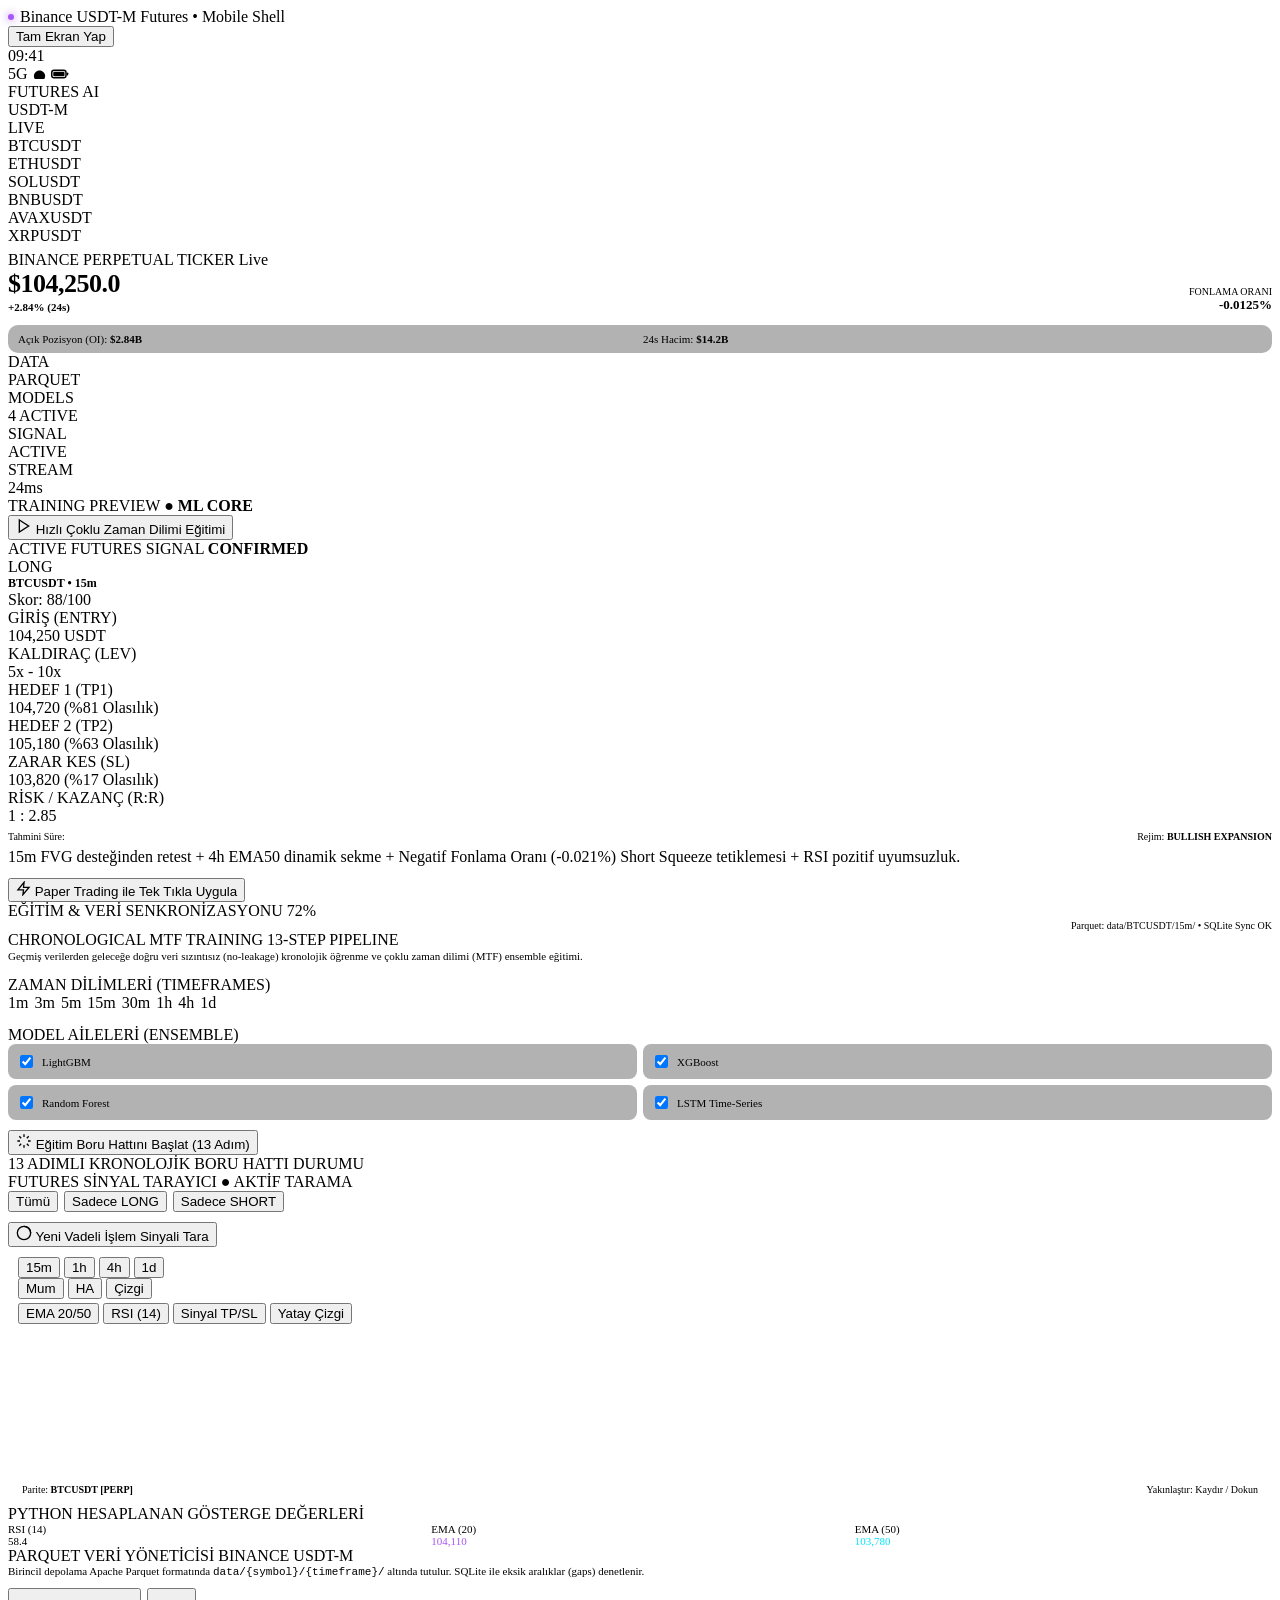
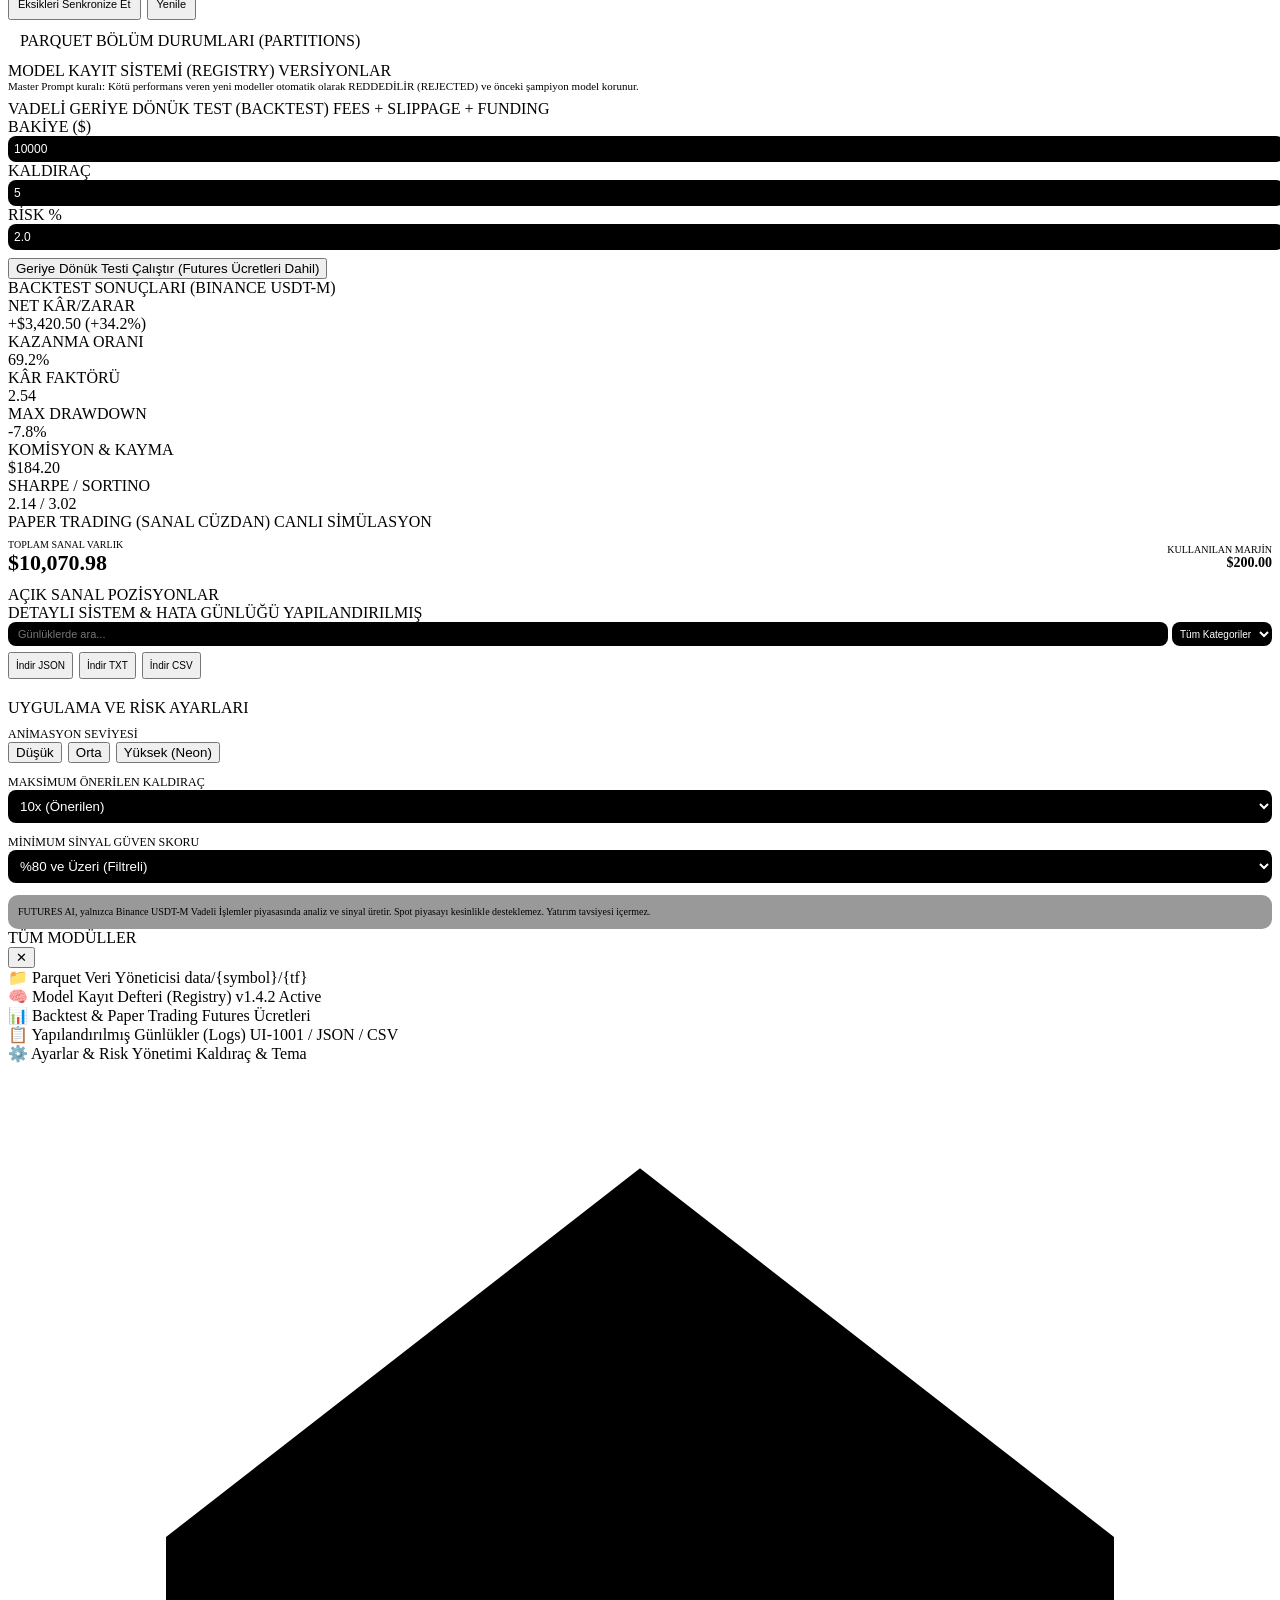
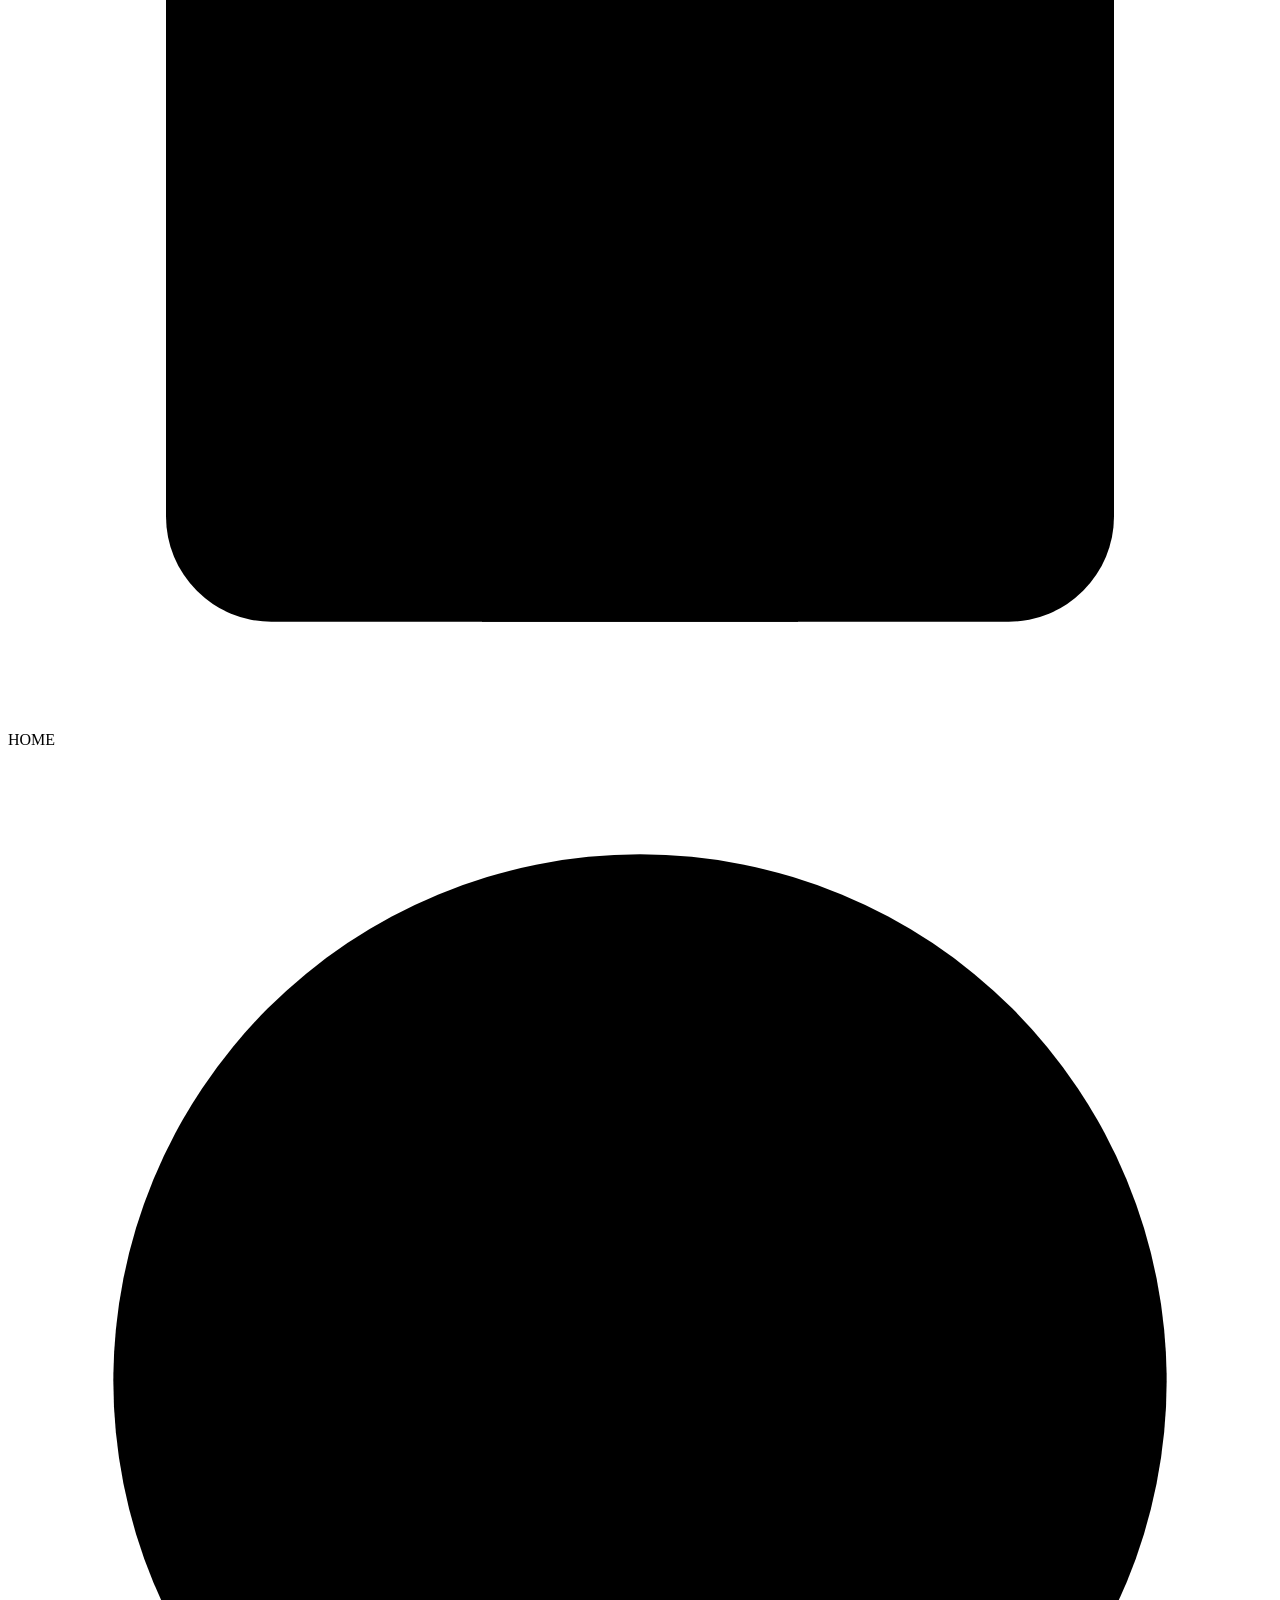
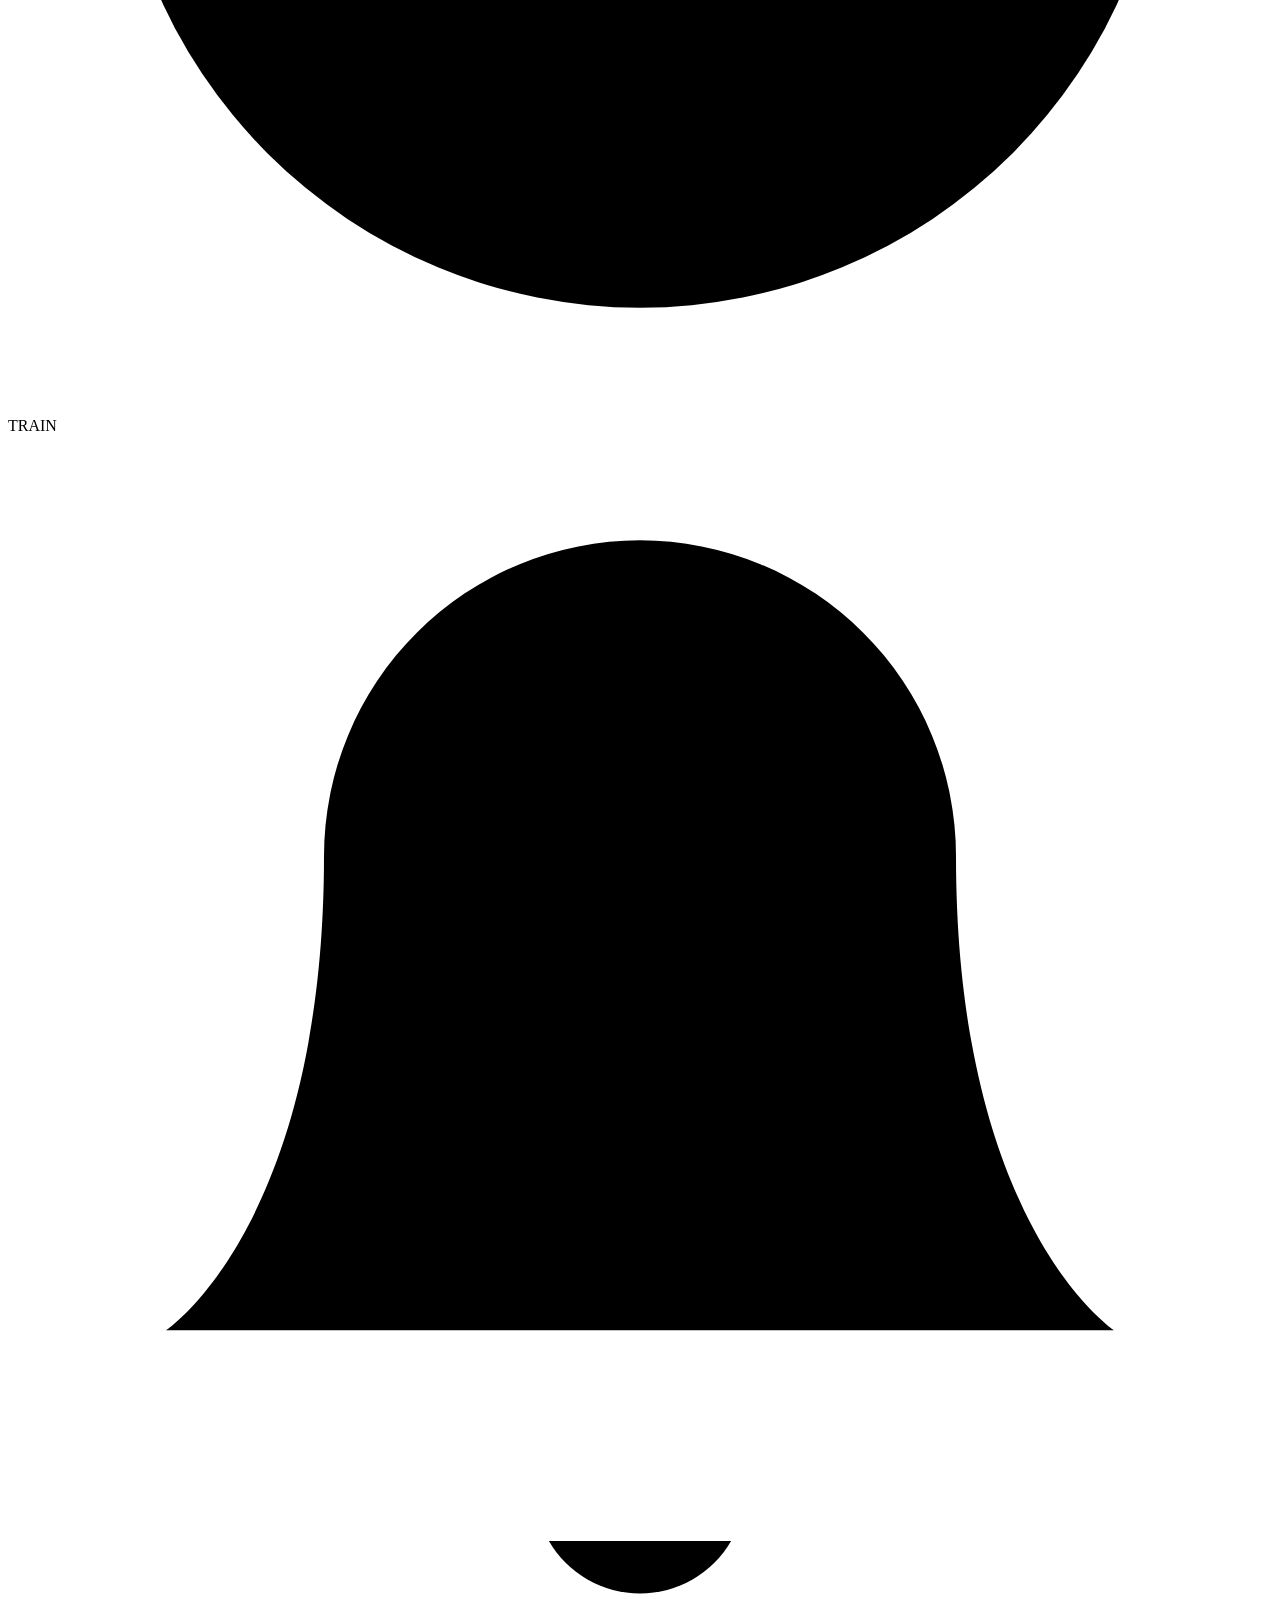
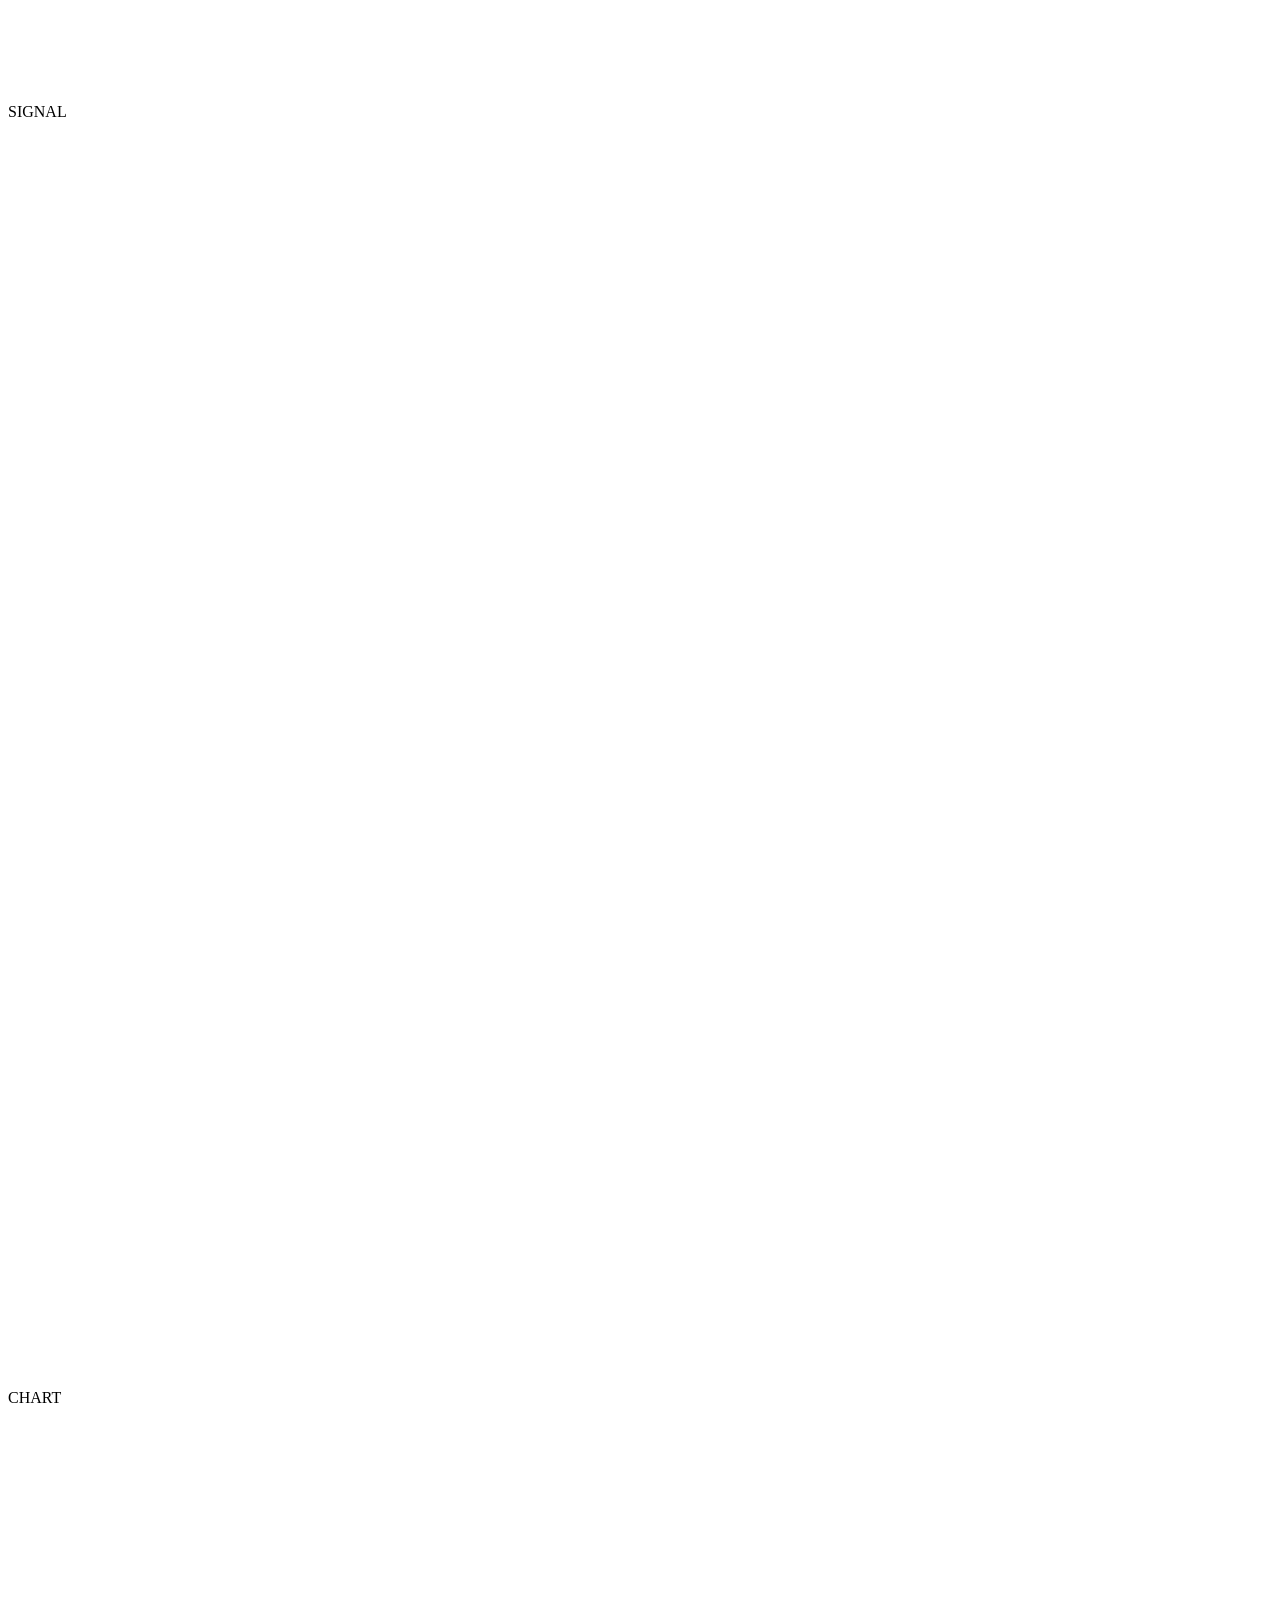
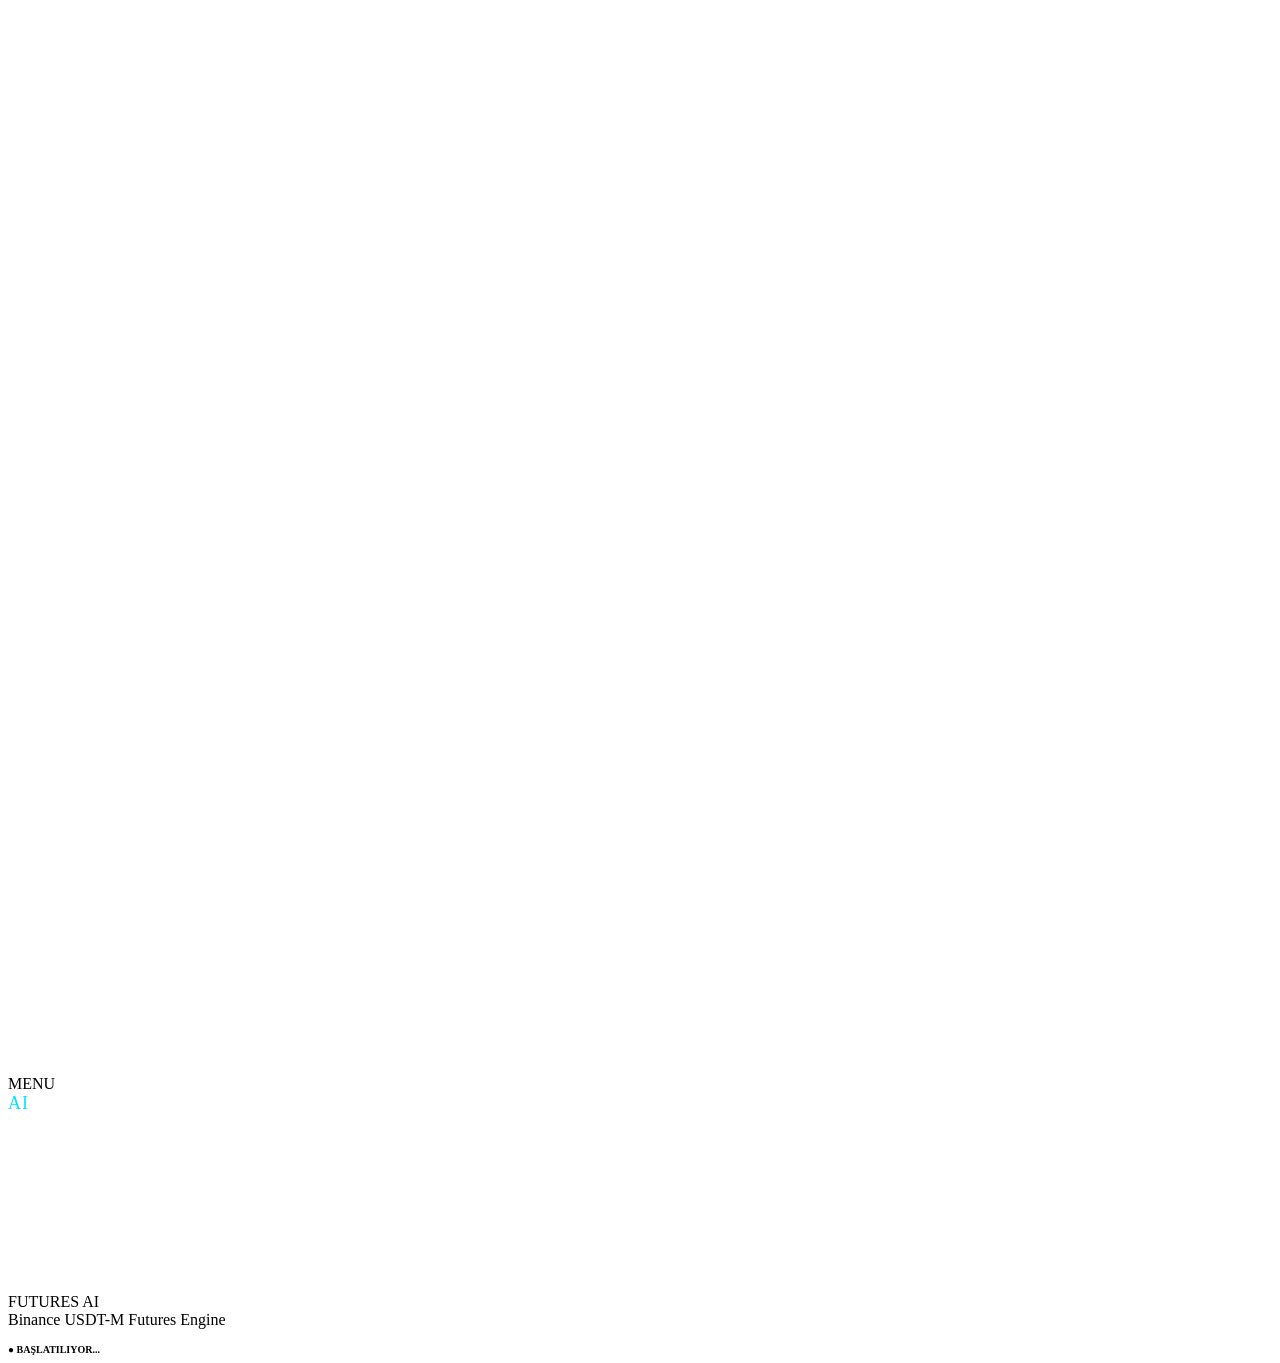
==== web/index.html @ 3cdd191d "feat: complete Futures AI mobile app with AI engine, neon orbit progress, and Binance USDT-M signals" ====
<!doctype html>
<html lang="tr">
<head>
  <meta charset="utf-8">
  <meta name="viewport" content="width=device-width, initial-scale=1, maximum-scale=1, user-scalable=no">
  <title>Futures AI Mobile — Binance USDT-M Signals</title>
  <link rel="stylesheet" href="/css/style.css">
  <link rel="preconnect" href="https://fonts.googleapis.com">
  <link rel="preconnect" href="https://fonts.gstatic.com" crossorigin>
  <link href="https://fonts.googleapis.com/css2?family=Inter:wght@400;500;600;700;800;900&family=JetBrains+Mono:wght@400;600;700&display=swap" rel="stylesheet">
</head>
<body>

<div class="desktop-wrapper">
  <!-- Top Control Bar (Device Frame / Fullscreen Switcher) -->
  <div class="top-control-bar">
    <div style="display:flex; align-items:center; gap:6px;">
      <span style="display:inline-block; width:6px; height:6px; border-radius:50%; background:#a855f7; box-shadow:0 0 8px #a855f7;"></span>
      <span>Binance USDT-M Futures • Mobile Shell</span>
    </div>
    <button class="mode-toggle-btn" id="toggleDeviceModeBtn">Tam Ekran Yap</button>
  </div>

  <!-- Mobile Phone Frame (390 x 844) -->
  <div class="phone" id="phoneContainer">
    
    <!-- Notch / Dynamic Island -->
    <div class="phone-notch">
      <div class="lens"></div>
      <div class="speaker"></div>
    </div>

    <!-- Mobile Status Bar -->
    <div class="phone-status-bar">
      <span id="statusBarClock">09:41</span>
      <div class="icons">
        <span>5G</span>
        <svg width="15" height="11" viewBox="0 0 24 16" fill="currentColor"><path d="M12 3c-4.97 0-9 4.03-9 9 0 2.12.74 4.07 1.97 5.61L12 21l7.03-3.39C20.26 16.07 21 14.12 21 12c0-4.97-4.03-9-9-9z"/></svg>
        <svg width="18" height="10" viewBox="0 0 24 12" fill="currentColor"><rect x="1" y="1" width="19" height="10" rx="3" fill="none" stroke="currentColor" stroke-width="2"/><rect x="3" y="3" width="15" height="6" rx="1.5"/><rect x="21" y="4" width="2" height="4" rx="1"/></svg>
      </div>
    </div>

    <!-- App Header -->
    <div class="app-header">
      <div class="brand-wrap">
        <div class="app-title">FUTURES AI</div>
        <div class="sub-badge">USDT-M</div>
      </div>
      <div class="status-live">
        <div class="dot"></div>
        <span>LIVE</span>
      </div>
    </div>

    <!-- Asset Selector Bar (BTC, ETH, SOL, BNB, AVAX, XRP) -->
    <div class="asset-selector-bar" id="assetSelectorBar">
      <div class="asset-pill active" data-symbol="BTCUSDT">BTCUSDT</div>
      <div class="asset-pill" data-symbol="ETHUSDT">ETHUSDT</div>
      <div class="asset-pill" data-symbol="SOLUSDT">SOLUSDT</div>
      <div class="asset-pill" data-symbol="BNBUSDT">BNBUSDT</div>
      <div class="asset-pill" data-symbol="AVAXUSDT">AVAXUSDT</div>
      <div class="asset-pill" data-symbol="XRPUSDT">XRPUSDT</div>
    </div>

    <!-- Screen Scroll Area -->
    <div class="screen-container" id="screenContainer">

      <!-- ================= PAGE 1: HOME ================= -->
      <div class="page active" id="page-home">
        
        <!-- Live Ticker Stats Card -->
        <div class="card" style="margin-top: 6px;">
          <div class="card-label">
            <span>BINANCE PERPETUAL TICKER</span>
            <span id="tickerTime">Live</span>
          </div>
          <div style="display:flex; justify-content:space-between; align-items:flex-end;">
            <div>
              <div style="font-size: 26px; font-weight: 900; letter-spacing: -0.5px;" id="tickerPrice">$104,250.0</div>
              <div style="font-size: 11px; color: var(--neon-green); font-weight: 700; margin-top:2px;" id="tickerChange">+2.84% (24s)</div>
            </div>
            <div style="text-align:right;">
              <div style="font-size: 10px; color: var(--text-muted);">FONLAMA ORANI</div>
              <div style="font-size: 13px; font-weight: 800; color: var(--neon-cyan);" id="tickerFunding">-0.0125%</div>
            </div>
          </div>

          <div style="display:grid; grid-template-columns: 1fr 1fr; gap:6px; margin-top:12px; font-size:11px; background:rgba(0,0,0,0.3); padding:8px 10px; border-radius:10px;">
            <div><span style="color:var(--text-dim);">Açık Pozisyon (OI):</span> <b id="tickerOI" style="color:var(--text-white);">$2.84B</b></div>
            <div><span style="color:var(--text-dim);">24s Hacim:</span> <b id="tickerVol" style="color:var(--text-white);">$14.2B</b></div>
          </div>
        </div>

        <!-- System States Bar -->
        <div class="system-states-bar">
          <div class="state-chip">
            <div class="k">DATA</div>
            <div class="v">PARQUET</div>
          </div>
          <div class="state-chip">
            <div class="k">MODELS</div>
            <div class="v" id="modelsCountBadge">4 ACTIVE</div>
          </div>
          <div class="state-chip">
            <div class="k">SIGNAL</div>
            <div class="v">ACTIVE</div>
          </div>
          <div class="state-chip">
            <div class="k">STREAM</div>
            <div class="v" style="color:var(--neon-green)">24ms</div>
          </div>
        </div>

        <!-- Neon Orbit Training Card (Direct Mockup Representation) -->
        <div class="card cyan-card">
          <div class="card-label">
            <span>TRAINING PREVIEW</span>
            <span style="color:var(--neon-purple); font-weight:800;">● ML CORE</span>
          </div>
          
          <div class="orbit-wrapper" id="homeOrbitContainer">
            <!-- NeonOrbitProgress renders here -->
          </div>

          <button class="btn btn-primary" id="btnQuickTrain">
            <svg width="16" height="16" viewBox="0 0 24 24" fill="none" stroke="currentColor" stroke-width="2"><polygon points="5 3 19 12 5 21 5 3"/></svg>
            Hızlı Çoklu Zaman Dilimi Eğitimi
          </button>
        </div>

        <!-- Active Signal Card (Master Prompt Exact Format) -->
        <div class="card green-card" id="homeSignalCard">
          <div class="card-label">
            <span>ACTIVE FUTURES SIGNAL</span>
            <span style="color:var(--neon-green); font-weight:800;">CONFIRMED</span>
          </div>

          <div class="signal-badge-row">
            <div>
              <div class="signal-direction long" id="homeSigDirection">LONG</div>
              <div style="font-size:12px; color:var(--text-muted); font-weight:700;" id="homeSigSymbol">BTCUSDT • 15m</div>
            </div>
            <div class="signal-score-badge" id="homeSigScore">Skor: 88/100</div>
          </div>

          <div class="signal-grid">
            <div class="signal-metric">
              <div class="m-label">GİRİŞ (ENTRY)</div>
              <div class="m-val cyan" id="homeSigEntry">104,250 USDT</div>
            </div>
            <div class="signal-metric">
              <div class="m-label">KALDIRAÇ (LEV)</div>
              <div class="m-val yellow" id="homeSigLev">5x - 10x</div>
            </div>
            <div class="signal-metric">
              <div class="m-label">HEDEF 1 (TP1)</div>
              <div class="m-val green" id="homeSigTP1">104,720 (%81 Olasılık)</div>
            </div>
            <div class="signal-metric">
              <div class="m-label">HEDEF 2 (TP2)</div>
              <div class="m-val green" id="homeSigTP2">105,180 (%63 Olasılık)</div>
            </div>
            <div class="signal-metric">
              <div class="m-label">ZARAR KES (SL)</div>
              <div class="m-val red" id="homeSigSL">103,820 (%17 Olasılık)</div>
            </div>
            <div class="signal-metric">
              <div class="m-label">RİSK / KAZANÇ (R:R)</div>
              <div class="m-val" id="homeSigRR">1 : 2.85</div>
            </div>
          </div>

          <div style="display:flex; justify-content:space-between; font-size:10px; color:var(--text-muted); margin: 6px 0;">
            <span>Tahmini Süre: <b style="color:white;" id="homeSigDuration">8–18 dk</b></span>
            <span>Rejim: <b style="color:var(--neon-green);" id="homeSigRegime">BULLISH EXPANSION</b></span>
          </div>

          <div class="signal-rationale" id="homeSigRationale">
            15m FVG desteğinden retest + 4h EMA50 dinamik sekme + Negatif Fonlama Oranı (-0.021%) Short Squeeze tetiklemesi + RSI pozitif uyumsuzluk.
          </div>

          <button class="btn btn-cyan" id="btnExecutePaperHome" style="margin-top:12px;">
            <svg width="15" height="15" viewBox="0 0 24 24" fill="none" stroke="currentColor" stroke-width="2"><path d="M13 2L3 14h9l-1 8 10-12h-9l1-8z"/></svg>
            Paper Trading ile Tek Tıkla Uygula
          </button>
        </div>

        <!-- Mini Training Progress Card -->
        <div class="card">
          <div class="card-label">
            <span>EĞİTİM & VERİ SENKRONİZASYONU</span>
            <span id="homeProgressPercent">72%</span>
          </div>
          <div class="progress-bar-wrap">
            <div class="progress-bar-fill" id="homeProgressBar" style="width: 72%;"></div>
          </div>
          <div style="font-size:10px; color:var(--text-dim); text-align:right;">
            Parquet: data/BTCUSDT/15m/ • SQLite Sync OK
          </div>
        </div>

      </div>

      <!-- ================= PAGE 2: TRAINING ================= -->
      <div class="page" id="page-training">
        <div class="card">
          <div class="card-label">
            <span>CHRONOLOGICAL MTF TRAINING</span>
            <span style="color:var(--neon-cyan)">13-STEP PIPELINE</span>
          </div>

          <div style="font-size:11px; color:var(--text-muted); line-height:1.4; margin-bottom:12px;">
            Geçmiş verilerden geleceğe doğru veri sızıntısız (no-leakage) kronolojik öğrenme ve çoklu zaman dilimi (MTF) ensemble eğitimi.
          </div>

          <!-- Timeframes Selector -->
          <div class="card-label" style="margin-top:10px;">ZAMAN DİLİMLERİ (TIMEFRAMES)</div>
          <div style="display:flex; flex-wrap:wrap; gap:6px;" id="trainTfPills">
            <span class="asset-pill active" data-tf="1m">1m</span>
            <span class="asset-pill" data-tf="3m">3m</span>
            <span class="asset-pill active" data-tf="5m">5m</span>
            <span class="asset-pill active" data-tf="15m">15m</span>
            <span class="asset-pill" data-tf="30m">30m</span>
            <span class="asset-pill active" data-tf="1h">1h</span>
            <span class="asset-pill active" data-tf="4h">4h</span>
            <span class="asset-pill" data-tf="1d">1d</span>
          </div>

          <!-- Model Families Selector -->
          <div class="card-label" style="margin-top:14px;">MODEL AİLELERİ (ENSEMBLE)</div>
          <div style="display:grid; grid-template-columns:1fr 1fr; gap:6px; font-size:11px;">
            <label style="display:flex; align-items:center; gap:6px; background:rgba(0,0,0,0.3); padding:8px; border-radius:8px;">
              <input type="checkbox" checked value="LightGBM" class="model-check"> LightGBM
            </label>
            <label style="display:flex; align-items:center; gap:6px; background:rgba(0,0,0,0.3); padding:8px; border-radius:8px;">
              <input type="checkbox" checked value="XGBoost" class="model-check"> XGBoost
            </label>
            <label style="display:flex; align-items:center; gap:6px; background:rgba(0,0,0,0.3); padding:8px; border-radius:8px;">
              <input type="checkbox" checked value="Random Forest" class="model-check"> Random Forest
            </label>
            <label style="display:flex; align-items:center; gap:6px; background:rgba(0,0,0,0.3); padding:8px; border-radius:8px;">
              <input type="checkbox" checked value="LSTM" class="model-check"> LSTM Time-Series
            </label>
          </div>

          <!-- Training Orbit Visualizer -->
          <div class="orbit-wrapper" id="trainingOrbitContainer" style="margin-top:10px;">
            <!-- Training Orbit Progress Component -->
          </div>

          <button class="btn btn-primary" id="btnStartFullTraining">
            <svg width="16" height="16" viewBox="0 0 24 24" fill="none" stroke="currentColor" stroke-width="2"><path d="M12 2v4m0 12v4M4.93 4.93l2.83 2.83m8.48 8.48l2.83 2.83M2 12h4m12 0h4M4.93 19.07l2.83-2.83m8.48-8.48l2.83-2.83"/></svg>
            Eğitim Boru Hattını Başlat (13 Adım)
          </button>
        </div>

        <!-- 13-Step Pipeline Card -->
        <div class="card">
          <div class="card-label">13 ADIMLI KRONOLOJİK BORU HATTI DURUMU</div>
          <div class="pipeline-list" id="pipelineStepsList">
            <!-- Dynamically populated -->
          </div>
        </div>

        <!-- Training Metrics Output Card -->
        <div class="card green-card" id="trainingMetricsCard" style="display:none;">
          <div class="card-label">EĞİTİM & DOĞRULAMA METRİKLERİ</div>
          <div class="signal-grid">
            <div class="signal-metric">
              <div class="m-label">KAZANMA ORANI (WIN)</div>
              <div class="m-val green" id="metricWinRate">68.4%</div>
            </div>
            <div class="signal-metric">
              <div class="m-label">KÂR FAKTÖRÜ (PF)</div>
              <div class="m-val yellow" id="metricPF">2.45</div>
            </div>
            <div class="signal-metric">
              <div class="m-label">SHARPE ORANI</div>
              <div class="m-val cyan" id="metricSharpe">1.92</div>
            </div>
            <div class="signal-metric">
              <div class="m-label">MAX DRAWDOWN</div>
              <div class="m-val red" id="metricMaxDD">-8.4%</div>
            </div>
          </div>
          <div id="metricRegistryStatus" style="font-size:11px; margin-top:8px; color:#d8b4fe; background:rgba(0,0,0,0.4); padding:8px; border-radius:8px;"></div>
        </div>
      </div>

      <!-- ================= PAGE 3: SIGNALS ================= -->
      <div class="page" id="page-signals">
        <div class="card">
          <div class="card-label">
            <span>FUTURES SİNYAL TARAYICI</span>
            <span style="color:var(--neon-green)">● AKTİF TARAMA</span>
          </div>

          <div style="display:flex; gap:6px; margin-bottom:10px;">
            <button class="asset-pill active" id="filterSigAll">Tümü</button>
            <button class="asset-pill" id="filterSigLong">Sadece LONG</button>
            <button class="asset-pill" id="filterSigShort">Sadece SHORT</button>
          </div>

          <button class="btn btn-cyan" id="btnScanNewSignal">
            <svg width="16" height="16" viewBox="0 0 24 24" fill="none" stroke="currentColor" stroke-width="2"><circle cx="12" cy="12" r="10"/><path d="M12 2a10 10 0 0 1 10 10"/></svg>
            Yeni Vadeli İşlem Sinyali Tara
          </button>
        </div>

        <div id="signalsListContainer">
          <!-- Active and historical signal cards injected here -->
        </div>
      </div>

      <!-- ================= PAGE 4: CHART ================= -->
      <div class="page" id="page-chart">
        <div class="card" style="padding:10px;">
          
          <!-- Top Chart Control Bar -->
          <div class="chart-controls-bar">
            <div style="display:flex; gap:4px;">
              <button class="chart-tf-btn active" data-tf="15m">15m</button>
              <button class="chart-tf-btn" data-tf="1h">1h</button>
              <button class="chart-tf-btn" data-tf="4h">4h</button>
              <button class="chart-tf-btn" data-tf="1d">1d</button>
            </div>
            <div style="display:flex; gap:4px;">
              <button class="chart-tf-btn active" id="btnChartTypeCandle">Mum</button>
              <button class="chart-tf-btn" id="btnChartTypeHeikin">HA</button>
              <button class="chart-tf-btn" id="btnChartTypeLine">Çizgi</button>
            </div>
          </div>

          <!-- Drawing & Indicator Tools -->
          <div class="chart-controls-bar" style="margin-top:4px;">
            <div style="display:flex; gap:4px; font-size:9px;">
              <button class="chart-tf-btn active" id="btnToggleEMA">EMA 20/50</button>
              <button class="chart-tf-btn active" id="btnToggleRSI">RSI (14)</button>
              <button class="chart-tf-btn active" id="btnToggleTargets">Sinyal TP/SL</button>
              <button class="chart-tf-btn" id="btnToolHorizontal">Yatay Çizgi</button>
            </div>
          </div>

          <!-- The Canvas Chart Container -->
          <div class="chart-container">
            <canvas id="mainChart"></canvas>
          </div>

          <div style="display:flex; justify-content:space-between; align-items:center; font-size:10px; color:var(--text-muted); margin-top:6px; padding:0 4px;">
            <span>Parite: <b style="color:var(--neon-cyan)" id="chartSymbolDisplay">BTCUSDT [PERP]</b></span>
            <span>Yakınlaştır: Kaydır / Dokun</span>
          </div>
        </div>

        <!-- Indicator Readings Card -->
        <div class="card">
          <div class="card-label">PYTHON HESAPLANAN GÖSTERGE DEĞERLERİ</div>
          <div style="display:grid; grid-template-columns:1fr 1fr 1fr; gap:6px; font-size:11px;">
            <div class="signal-metric">
              <div class="m-label">RSI (14)</div>
              <div class="m-val cyan" id="indRsiVal">58.4</div>
            </div>
            <div class="signal-metric">
              <div class="m-label">EMA (20)</div>
              <div class="m-val" style="color:#a855f7;" id="indEma20Val">104,110</div>
            </div>
            <div class="signal-metric">
              <div class="m-label">EMA (50)</div>
              <div class="m-val" style="color:#00e5ff;" id="indEma50Val">103,780</div>
            </div>
          </div>
        </div>
      </div>

      <!-- ================= PAGE 5: DATA MANAGER ================= -->
      <div class="page" id="page-data">
        <div class="card">
          <div class="card-label">
            <span>PARQUET VERİ YÖNETİCİSİ</span>
            <span style="color:var(--neon-cyan)">BINANCE USDT-M</span>
          </div>

          <div style="font-size:11px; color:var(--text-muted); margin-bottom:10px;">
            Birincil depolama Apache Parquet formatında <code>data/{symbol}/{timeframe}/</code> altında tutulur. SQLite ile eksik aralıklar (gaps) denetlenir.
          </div>

          <div style="display:flex; gap:6px;">
            <button class="btn btn-cyan" id="btnSyncAllData" style="font-size:11px; padding:8px;">Eksikleri Senkronize Et</button>
            <button class="btn btn-outline" id="btnRefreshDataList" style="font-size:11px; padding:8px;">Yenile</button>
          </div>
        </div>

        <div class="card" style="padding:12px;">
          <div class="card-label">PARQUET BÖLÜM DURUMLARI (PARTITIONS)</div>
          <div id="dataStatusList" style="display:flex; flex-direction:column; gap:6px; max-height:360px; overflow-y:auto;">
            <!-- Data partitions rendered dynamically -->
          </div>
        </div>
      </div>

      <!-- ================= PAGE 6: MODEL REGISTRY ================= -->
      <div class="page" id="page-models">
        <div class="card">
          <div class="card-label">
            <span>MODEL KAYIT SİSTEMİ (REGISTRY)</span>
            <span style="color:var(--neon-purple)">VERSİYONLAR</span>
          </div>
          <div style="font-size:11px; color:var(--text-muted); margin-bottom:8px;">
            Master Prompt kuralı: Kötü performans veren yeni modeller otomatik olarak REDDEDİLİR (REJECTED) ve önceki şampiyon model korunur.
          </div>
        </div>

        <div id="modelRegistryList">
          <!-- Injected dynamically -->
        </div>
      </div>

      <!-- ================= PAGE 7: BACKTEST & PAPER TRADING ================= -->
      <div class="page" id="page-backtest">
        <div class="card">
          <div class="card-label">
            <span>VADELİ GERİYE DÖNÜK TEST (BACKTEST)</span>
            <span style="color:var(--neon-green)">FEES + SLIPPAGE + FUNDING</span>
          </div>

          <div class="signal-grid" style="grid-template-columns:1fr 1fr 1fr; margin-bottom:8px;">
            <div>
              <div class="card-label">BAKİYE ($)</div>
              <input type="number" id="btCapital" value="10000" style="width:100%; background:#000; border:1px solid var(--border-subtle); color:white; padding:6px; border-radius:8px; font-size:12px;">
            </div>
            <div>
              <div class="card-label">KALDIRAÇ</div>
              <input type="number" id="btLeverage" value="5" min="1" max="20" style="width:100%; background:#000; border:1px solid var(--border-subtle); color:white; padding:6px; border-radius:8px; font-size:12px;">
            </div>
            <div>
              <div class="card-label">RİSK %</div>
              <input type="number" id="btRiskPct" value="2.0" step="0.5" style="width:100%; background:#000; border:1px solid var(--border-subtle); color:white; padding:6px; border-radius:8px; font-size:12px;">
            </div>
          </div>

          <button class="btn btn-primary" id="btnRunBacktest">
            Geriye Dönük Testi Çalıştır (Futures Ücretleri Dahil)
          </button>
        </div>

        <!-- Backtest Metrics Result -->
        <div class="card green-card" id="btResultCard">
          <div class="card-label">BACKTEST SONUÇLARI (BINANCE USDT-M)</div>
          <div class="signal-grid">
            <div class="signal-metric">
              <div class="m-label">NET KÂR/ZARAR</div>
              <div class="m-val green" id="btNetPnl">+$3,420.50 (+34.2%)</div>
            </div>
            <div class="signal-metric">
              <div class="m-label">KAZANMA ORANI</div>
              <div class="m-val green" id="btWinRate">69.2%</div>
            </div>
            <div class="signal-metric">
              <div class="m-label">KÂR FAKTÖRÜ</div>
              <div class="m-val yellow" id="btPF">2.54</div>
            </div>
            <div class="signal-metric">
              <div class="m-label">MAX DRAWDOWN</div>
              <div class="m-val red" id="btMaxDD">-7.8%</div>
            </div>
            <div class="signal-metric">
              <div class="m-label">KOMİSYON & KAYMA</div>
              <div class="m-val" id="btFees">$184.20</div>
            </div>
            <div class="signal-metric">
              <div class="m-label">SHARPE / SORTINO</div>
              <div class="m-val cyan" id="btSharpe">2.14 / 3.02</div>
            </div>
          </div>
        </div>

        <!-- Paper Trading Virtual Wallet -->
        <div class="card cyan-card">
          <div class="card-label">
            <span>PAPER TRADING (SANAL CÜZDAN)</span>
            <span style="color:var(--neon-cyan)">CANLI SİMÜLASYON</span>
          </div>

          <div style="display:flex; justify-content:space-between; align-items:center; margin:8px 0;">
            <div>
              <div style="font-size:10px; color:var(--text-muted);">TOPLAM SANAL VARLIK</div>
              <div style="font-size:22px; font-weight:800; color:var(--neon-green);" id="ptEquity">$10,070.98</div>
            </div>
            <div style="text-align:right;">
              <div style="font-size:10px; color:var(--text-muted);">KULLANILAN MARJİN</div>
              <div style="font-size:14px; font-weight:700; color:var(--neon-yellow);" id="ptMargin">$200.00</div>
            </div>
          </div>

          <div class="card-label" style="margin-top:10px;">AÇIK SANAL POZİSYONLAR</div>
          <div id="paperPositionsList" style="display:flex; flex-direction:column; gap:6px;">
            <!-- Dynamically populated -->
          </div>
        </div>
      </div>

      <!-- ================= PAGE 8: LOGS ================= -->
      <div class="page" id="page-logs">
        <div class="card">
          <div class="card-label">
            <span>DETAYLI SİSTEM & HATA GÜNLÜĞÜ</span>
            <span style="color:var(--neon-yellow)">YAPILANDIRILMIŞ</span>
          </div>

          <div style="display:flex; gap:4px; margin-bottom:6px;">
            <input type="text" id="logSearchInput" placeholder="Günlüklerde ara..." style="flex:1; background:#000; border:1px solid var(--border-subtle); color:white; padding:6px 10px; border-radius:8px; font-size:11px;">
            <select id="logCategorySelect" style="background:#000; border:1px solid var(--border-subtle); color:white; padding:4px; border-radius:8px; font-size:10px;">
              <option value="ALL">Tüm Kategoriler</option>
              <option value="UI">UI</option>
              <option value="DATA">DATA</option>
              <option value="TRAINING">TRAINING</option>
              <option value="SIGNAL">SIGNAL</option>
              <option value="RISK">RISK</option>
              <option value="ERROR">ERROR</option>
            </select>
          </div>

          <div style="display:flex; gap:6px;">
            <button class="btn btn-outline" id="btnExportLogsJson" style="font-size:10px; padding:6px;">İndir JSON</button>
            <button class="btn btn-outline" id="btnExportLogsTxt" style="font-size:10px; padding:6px;">İndir TXT</button>
            <button class="btn btn-outline" id="btnExportLogsCsv" style="font-size:10px; padding:6px;">İndir CSV</button>
          </div>
        </div>

        <div class="card" style="padding:10px;">
          <div class="logs-list" id="structuredLogsList">
            <!-- Dynamic logs -->
          </div>
        </div>
      </div>

      <!-- ================= PAGE 9: SETTINGS ================= -->
      <div class="page" id="page-settings">
        <div class="card">
          <div class="card-label">UYGULAMA VE RİSK AYARLARI</div>

          <div style="display:flex; flex-direction:column; gap:12px; margin-top:10px; font-size:12px;">
            <div>
              <div class="card-label">ANİMASYON SEVİYESİ</div>
              <div style="display:flex; gap:6px;">
                <button class="asset-pill">Düşük</button>
                <button class="asset-pill active">Orta</button>
                <button class="asset-pill">Yüksek (Neon)</button>
              </div>
            </div>

            <div>
              <div class="card-label">MAKSİMUM ÖNERİLEN KALDIRAÇ</div>
              <select style="width:100%; background:#000; border:1px solid var(--border-subtle); color:white; padding:8px; border-radius:8px;">
                <option value="5">5x (Muhafazakar)</option>
                <option value="10" selected>10x (Önerilen)</option>
                <option value="20">20x (Agresif)</option>
              </select>
            </div>

            <div>
              <div class="card-label">MİNİMUM SİNYAL GÜVEN SKORU</div>
              <select style="width:100%; background:#000; border:1px solid var(--border-subtle); color:white; padding:8px; border-radius:8px;">
                <option value="75">%75 ve Üzeri</option>
                <option value="80" selected>%80 ve Üzeri (Filtreli)</option>
                <option value="85">%85 ve Üzeri (Yüksek Olasılık)</option>
              </select>
            </div>

            <div style="background:rgba(0,0,0,0.4); padding:10px; border-radius:10px; font-size:10px; color:var(--text-dim); line-height:1.4;">
              FUTURES AI, yalnızca Binance USDT-M Vadeli İşlemler piyasasında analiz ve sinyal üretir. Spot piyasayı kesinlikle desteklemez. Yatırım tavsiyesi içermez.
            </div>
          </div>
        </div>
      </div>

    </div>

    <!-- Secondary Menu Drawer -->
    <div class="menu-drawer" id="menuDrawer">
      <div class="menu-header">
        <div class="menu-title">TÜM MODÜLLER</div>
        <button class="menu-close-btn" id="btnCloseMenu">✕</button>
      </div>

      <div class="menu-list">
        <div class="menu-item" data-goto="page-data">
          <span>📁 Parquet Veri Yöneticisi</span>
          <span style="color:var(--neon-cyan)">data/{symbol}/{tf}</span>
        </div>
        <div class="menu-item" data-goto="page-models">
          <span>🧠 Model Kayıt Defteri (Registry)</span>
          <span style="color:var(--neon-purple)">v1.4.2 Active</span>
        </div>
        <div class="menu-item" data-goto="page-backtest">
          <span>📊 Backtest & Paper Trading</span>
          <span style="color:var(--neon-green)">Futures Ücretleri</span>
        </div>
        <div class="menu-item" data-goto="page-logs">
          <span>📋 Yapılandırılmış Günlükler (Logs)</span>
          <span style="color:var(--neon-yellow)">UI-1001 / JSON / CSV</span>
        </div>
        <div class="menu-item" data-goto="page-settings">
          <span>⚙️ Ayarlar & Risk Yönetimi</span>
          <span style="color:var(--text-muted)">Kaldıraç & Tema</span>
        </div>
      </div>
    </div>

    <!-- Bottom Navigation Bar (Matching mobile_mockup.html) -->
    <div class="bottom-nav">
      <div class="nav-item active" data-tab="page-home">
        <svg viewBox="0 0 24 24"><path d="M3 9l9-7 9 7v11a2 2 0 0 1-2 2H5a2 2 0 0 1-2-2z"/><polyline points="9 22 9 12 15 12 15 22"/></svg>
        <span>HOME</span>
      </div>
      <div class="nav-item" data-tab="page-training">
        <svg viewBox="0 0 24 24"><circle cx="12" cy="12" r="10"/><path d="M12 6v6l4 2"/></svg>
        <span>TRAIN</span>
      </div>
      <div class="nav-item" data-tab="page-signals">
        <svg viewBox="0 0 24 24"><path d="M18 8A6 6 0 0 0 6 8c0 7-3 9-3 9h18s-3-2-3-9"/><path d="M13.73 21a2 2 0 0 1-3.46 0"/></svg>
        <span>SIGNAL</span>
      </div>
      <div class="nav-item" data-tab="page-chart">
        <svg viewBox="0 0 24 24"><line x1="18" y1="20" x2="18" y2="10"/><line x1="12" y1="20" x2="12" y2="4"/><line x1="6" y1="20" x2="6" y2="14"/></svg>
        <span>CHART</span>
      </div>
      <div class="nav-item" id="navItemMenu">
        <svg viewBox="0 0 24 24"><line x1="3" y1="12" x2="21" y2="12"/><line x1="3" y1="6" x2="21" y2="6"/><line x1="3" y1="18" x2="21" y2="18"/></svg>
        <span>MENU</span>
      </div>
    </div>

    <!-- Animated Neon Orbit Splash Screen (1.5 - 2.5s) -->
    <div class="splash-overlay" id="splashOverlay">
      <div class="orbit-box" style="width: 200px; height: 200px;">
        <div class="orbit-particle p1"></div>
        <div class="orbit-particle p2"></div>
        <div class="orbit-particle p3"></div>
        <div class="orbit-core"></div>
        <div class="orbit-percent" style="font-size:18px; letter-spacing:1px; color:#00e5ff;">AI</div>
      </div>
      <div class="splash-brand">FUTURES AI</div>
      <div class="splash-subtitle">Binance USDT-M Futures Engine</div>
      <div style="margin-top:15px; font-size:10px; color:var(--neon-green); font-weight:700;">● BAŞLATILIYOR...</div>
    </div>

  </div>
</div>

<script src="/js/orbit.js"></script>
<script src="/js/chart.js"></script>
<script src="/js/api.js"></script>
<script src="/js/app.js"></script>
</body>
</html>
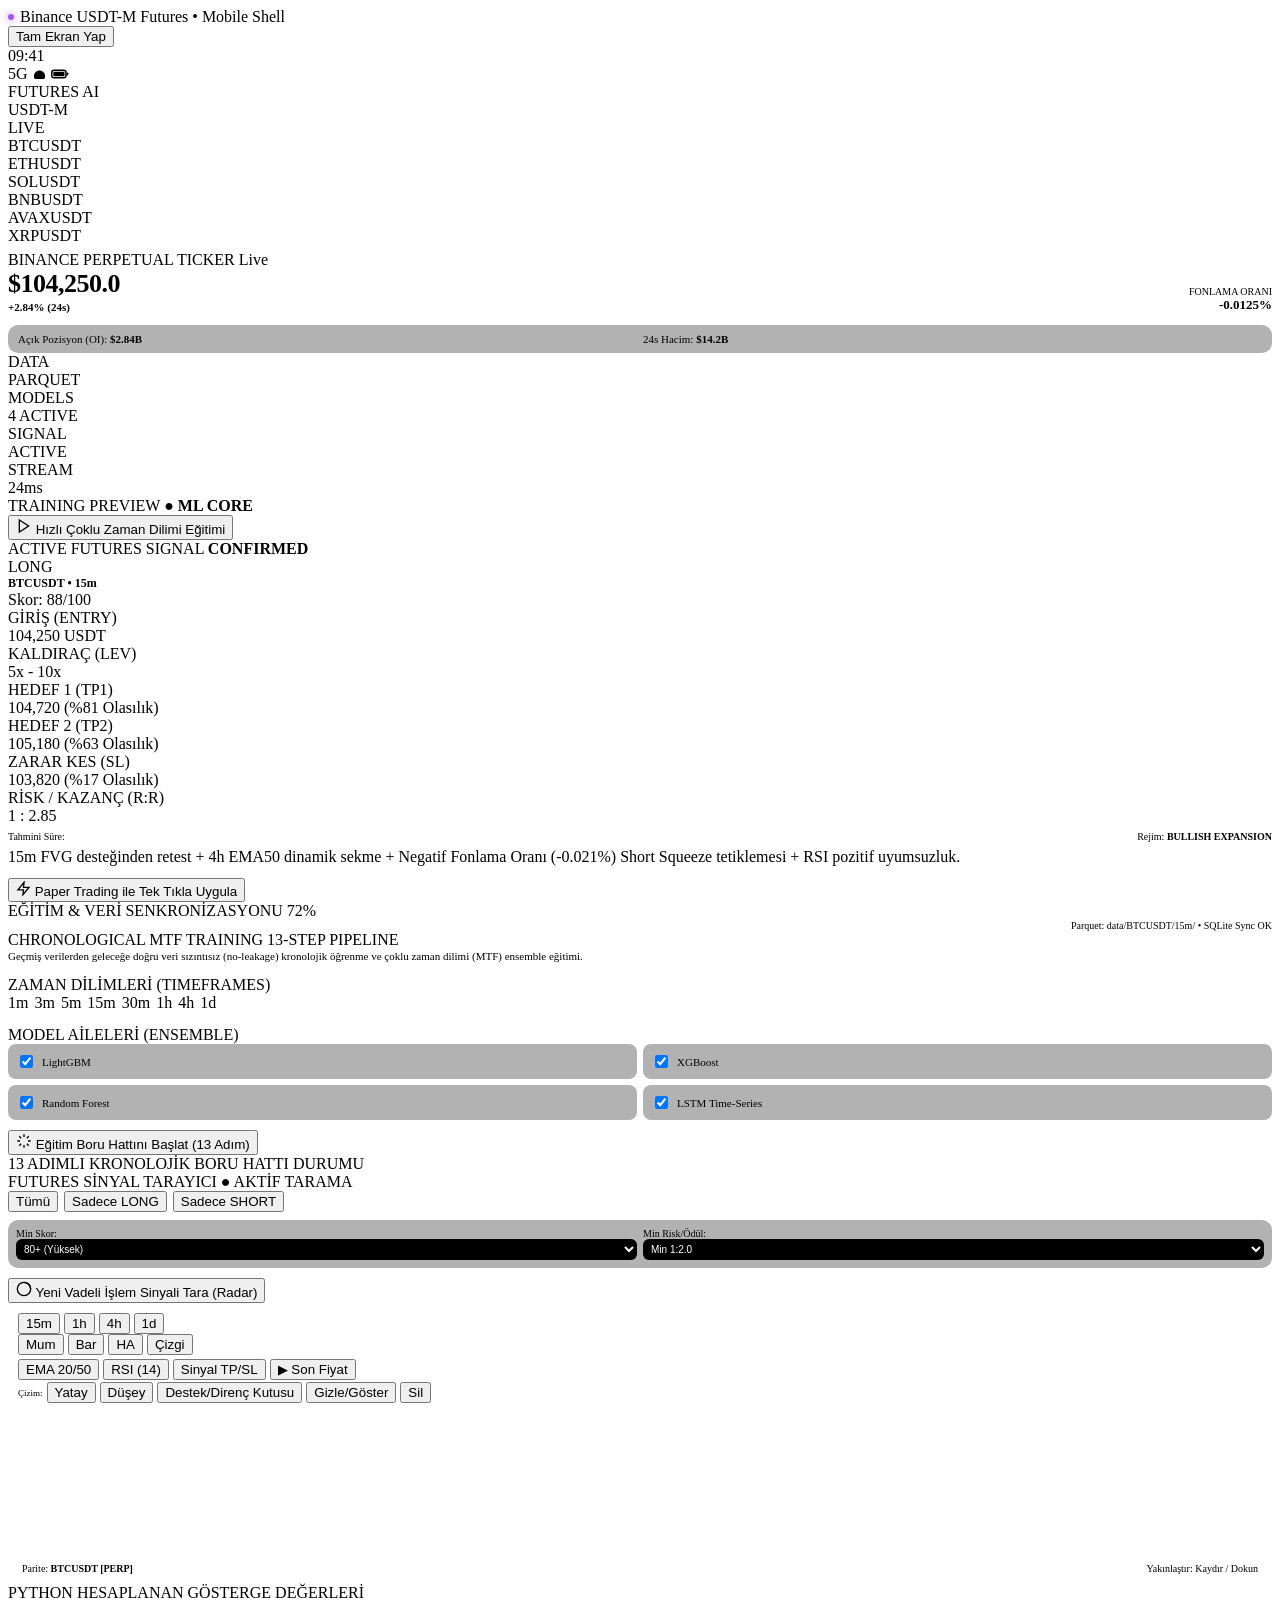
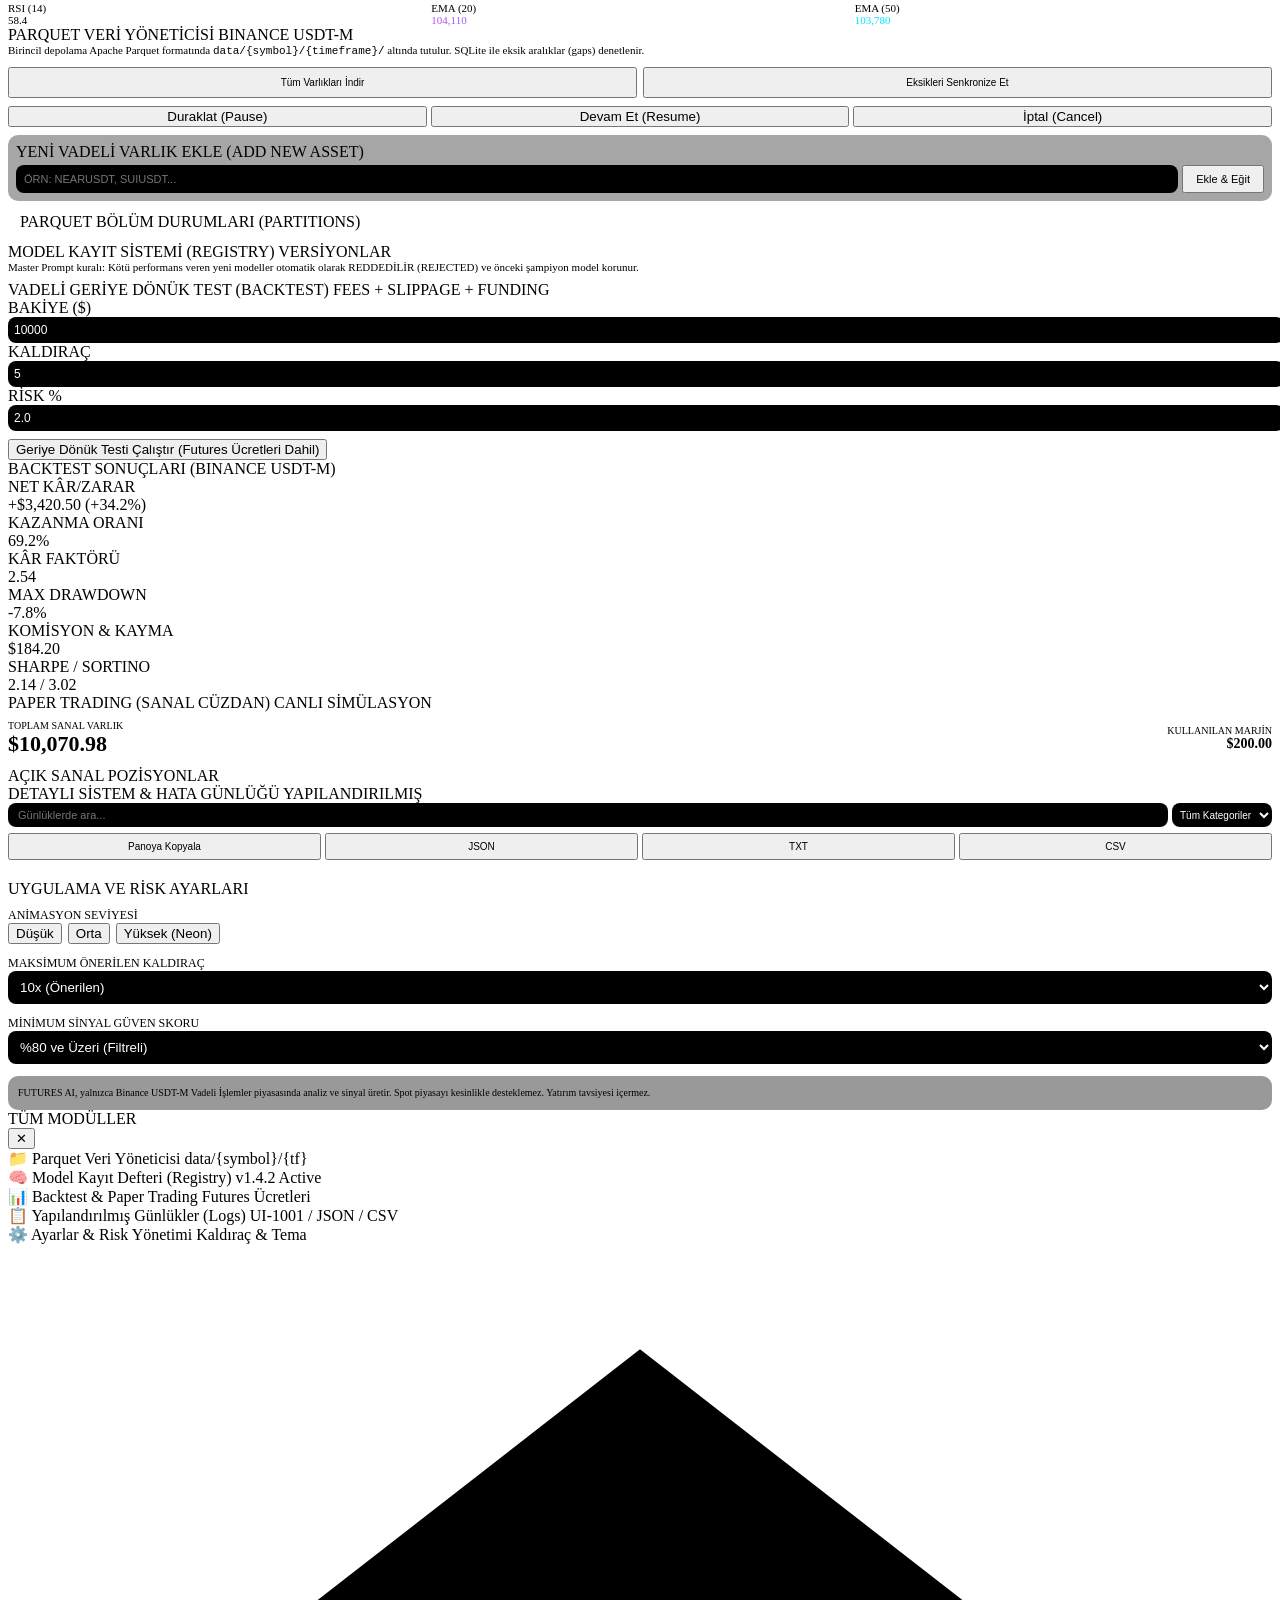
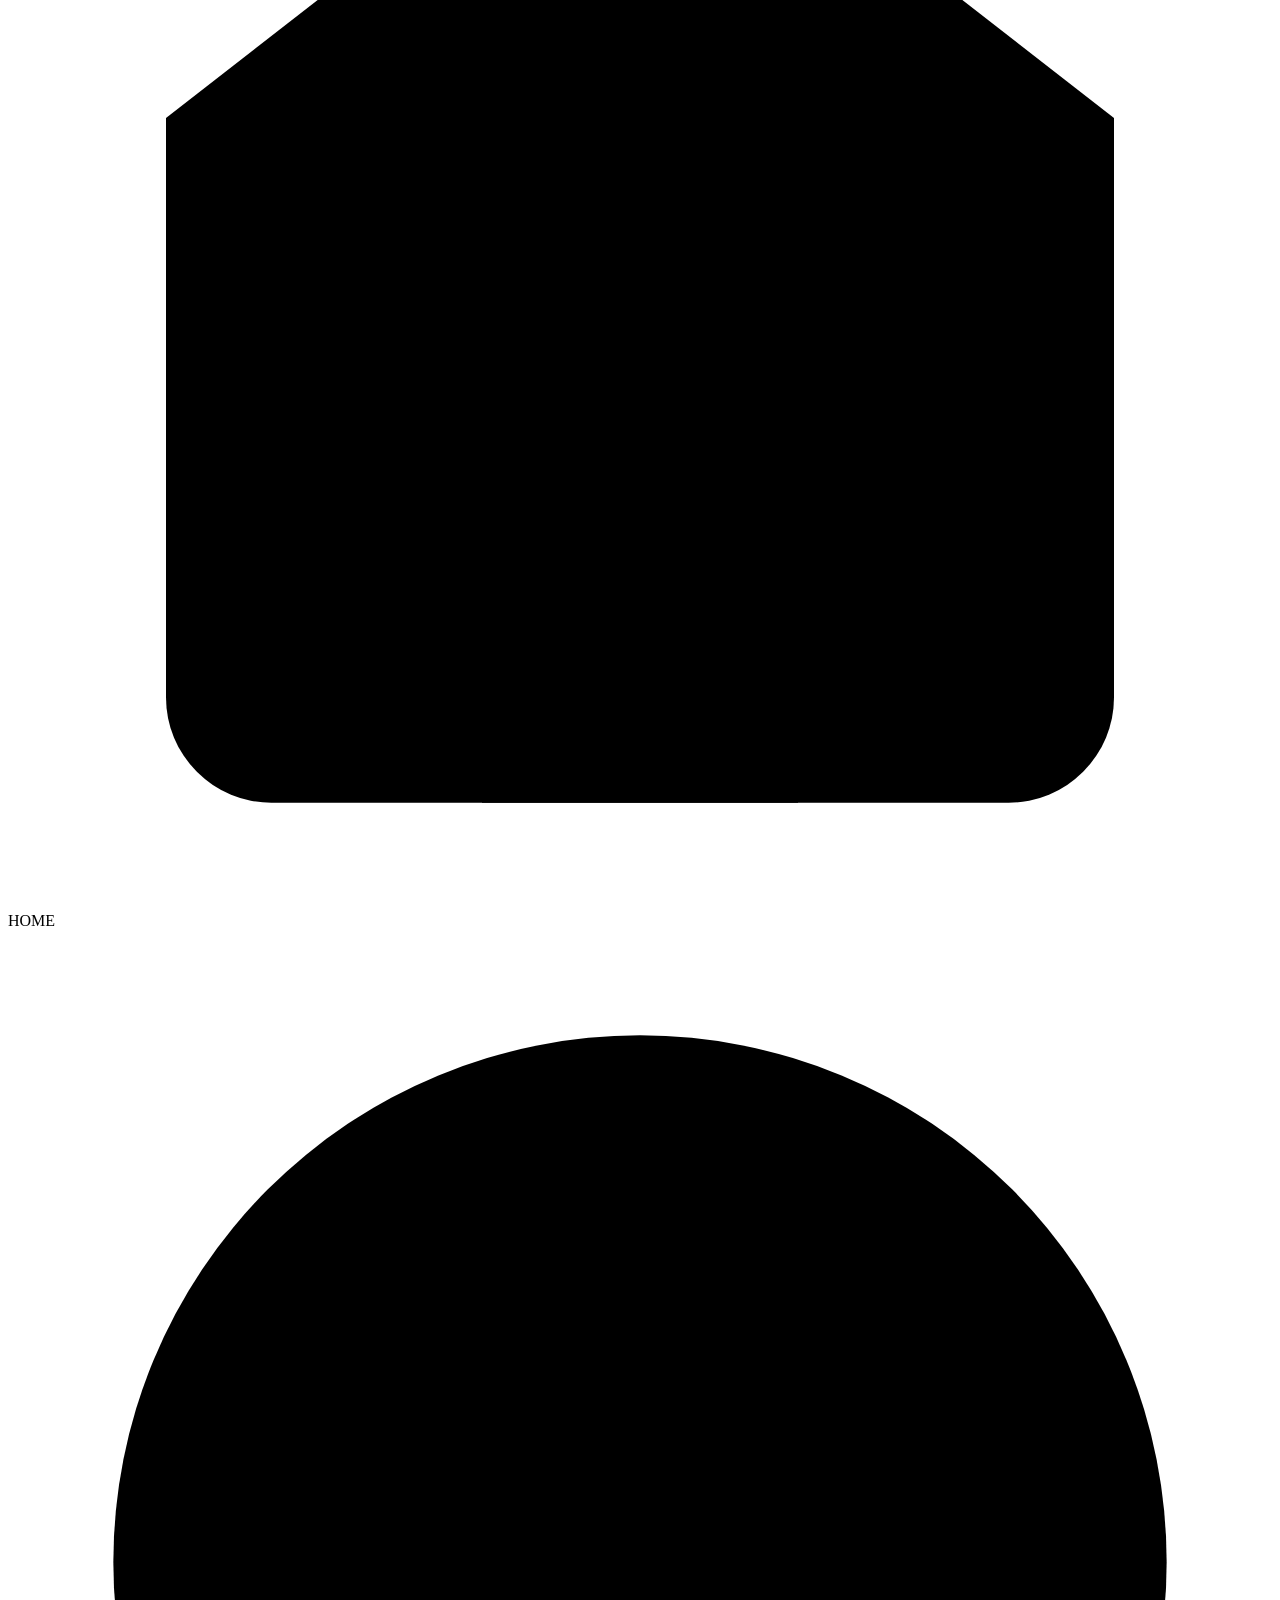
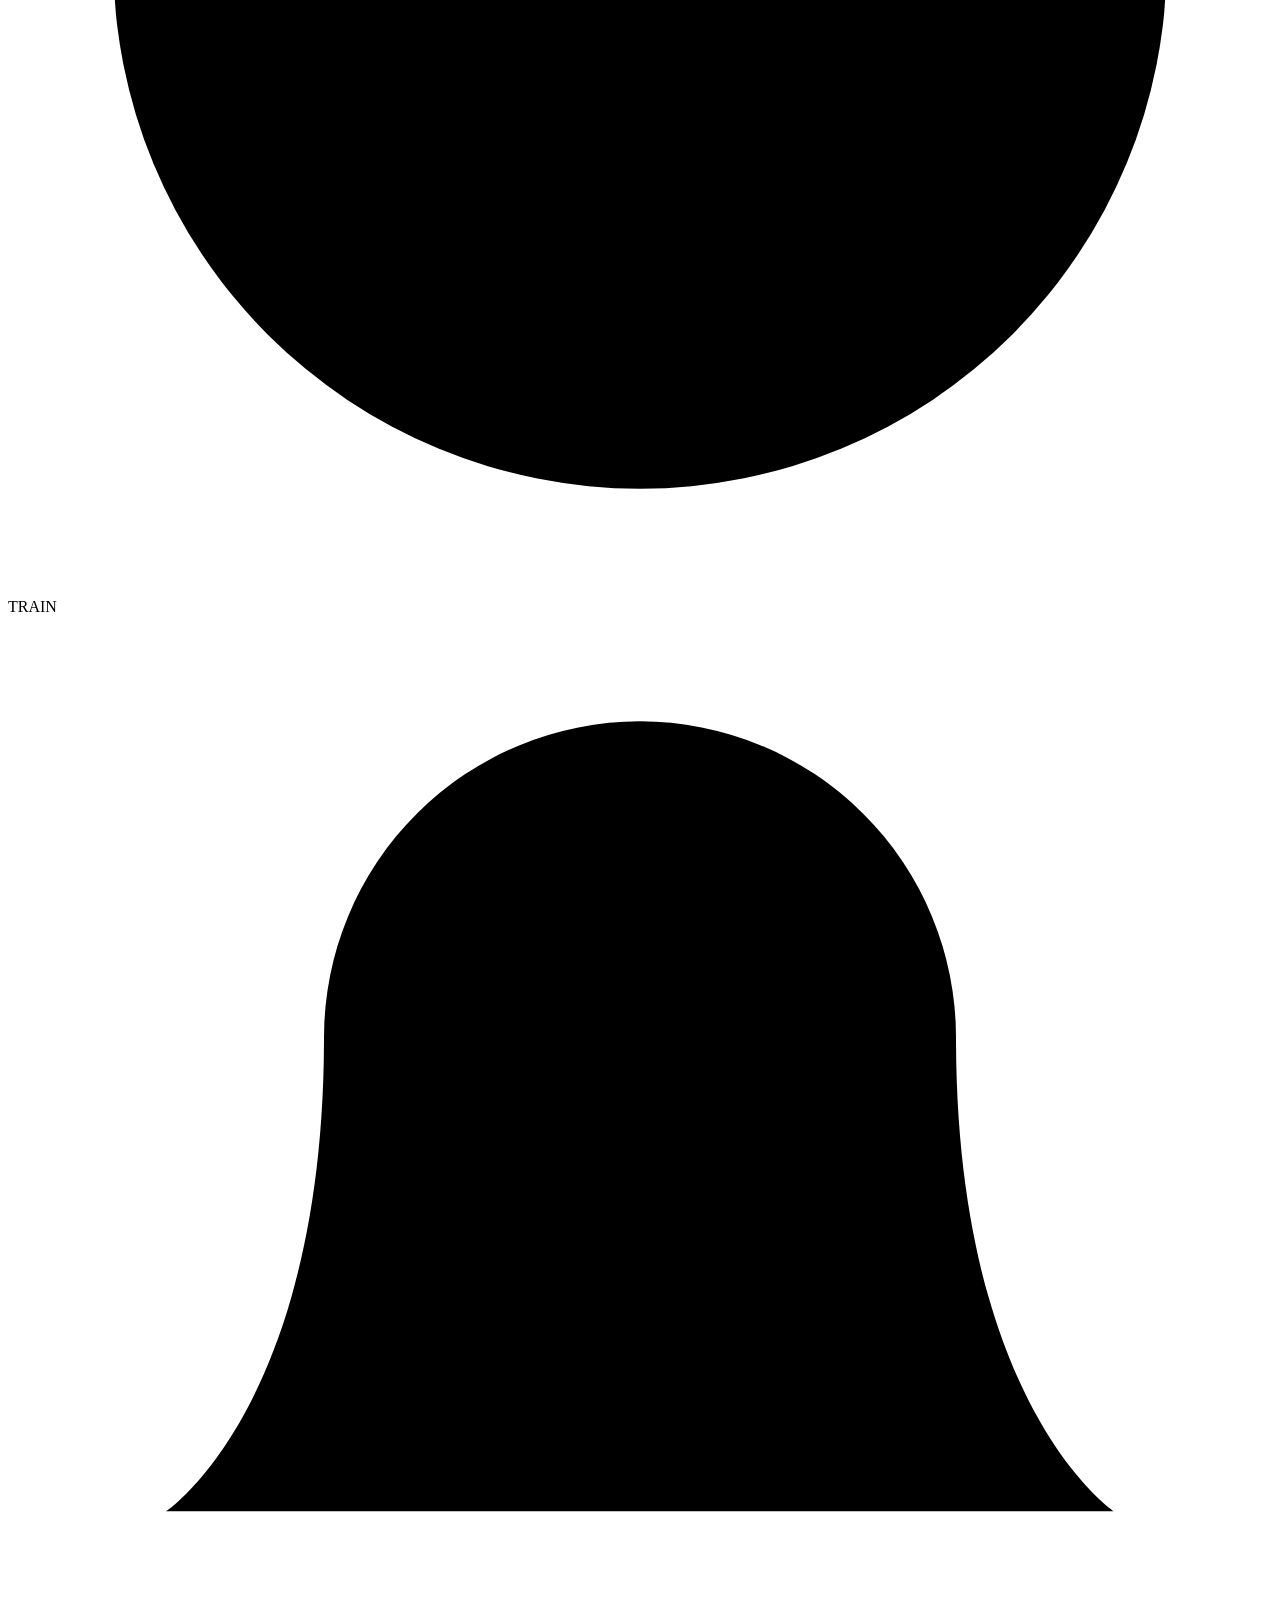
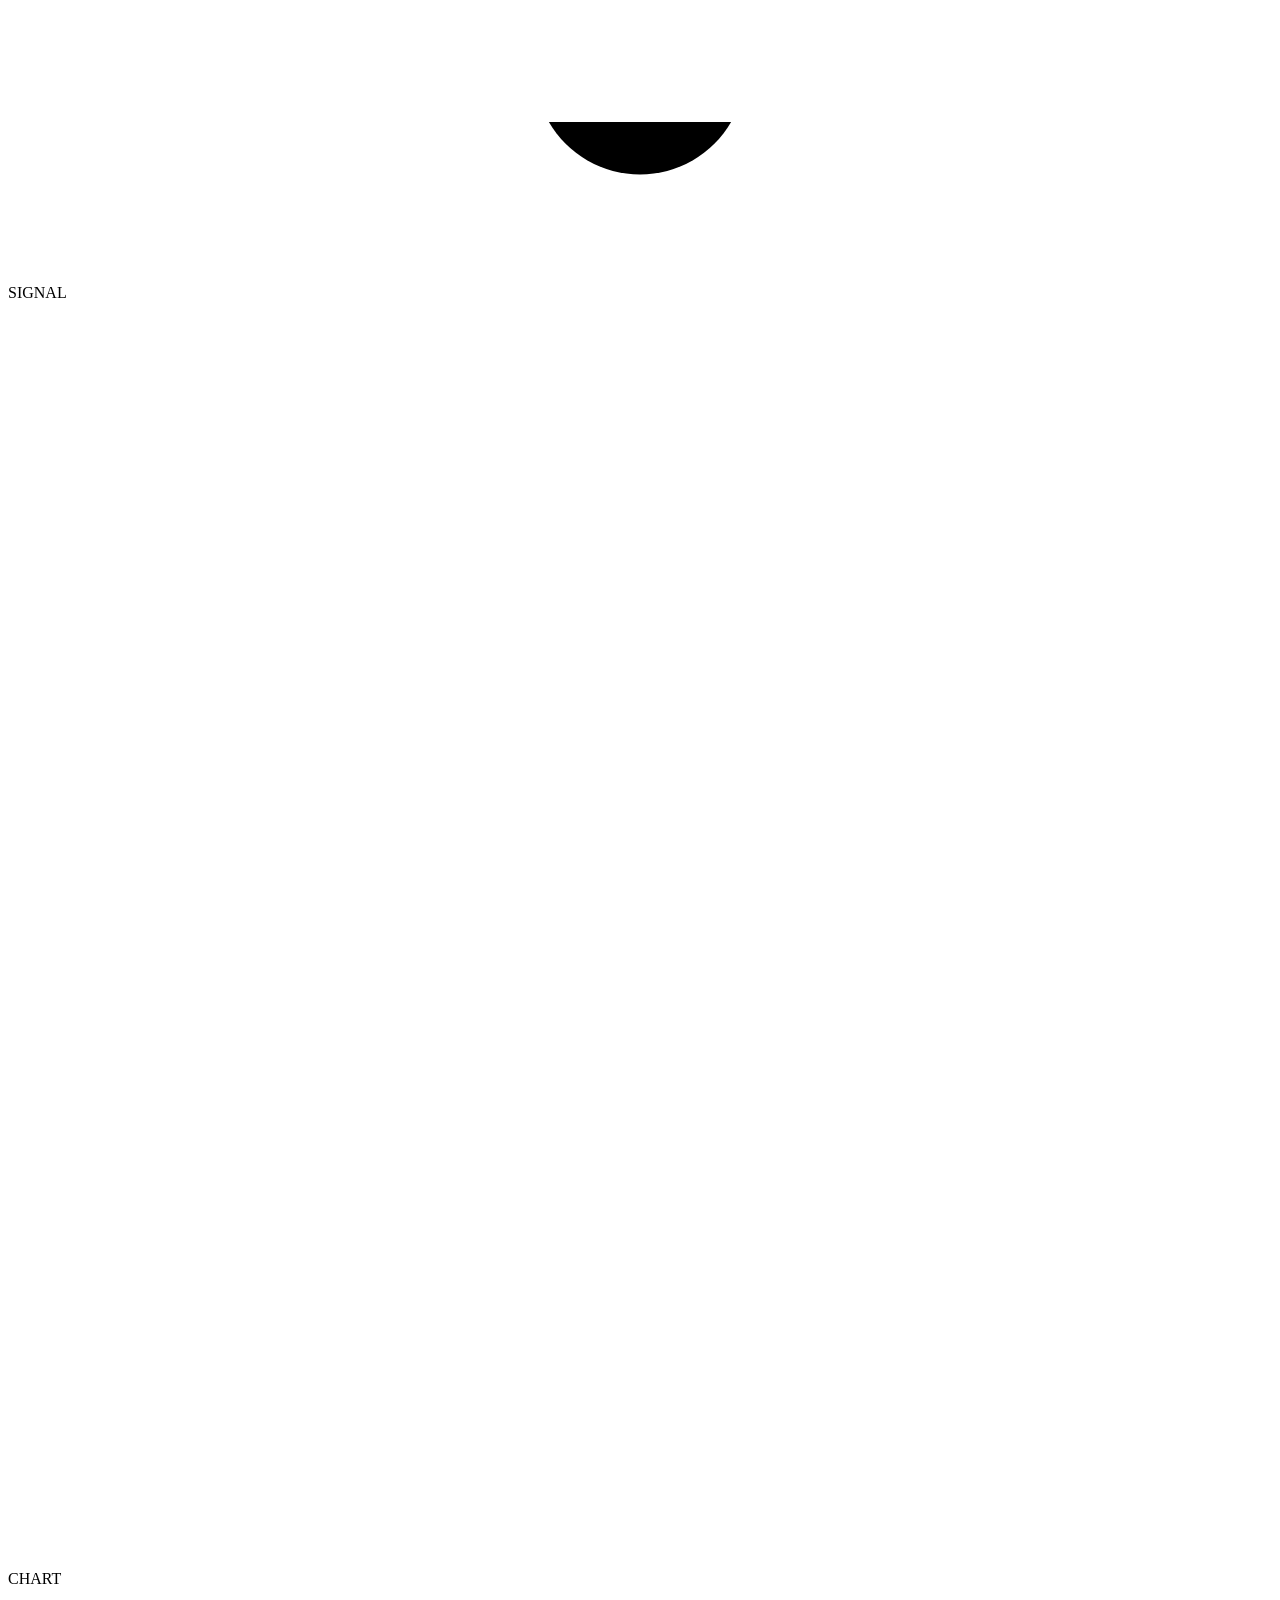
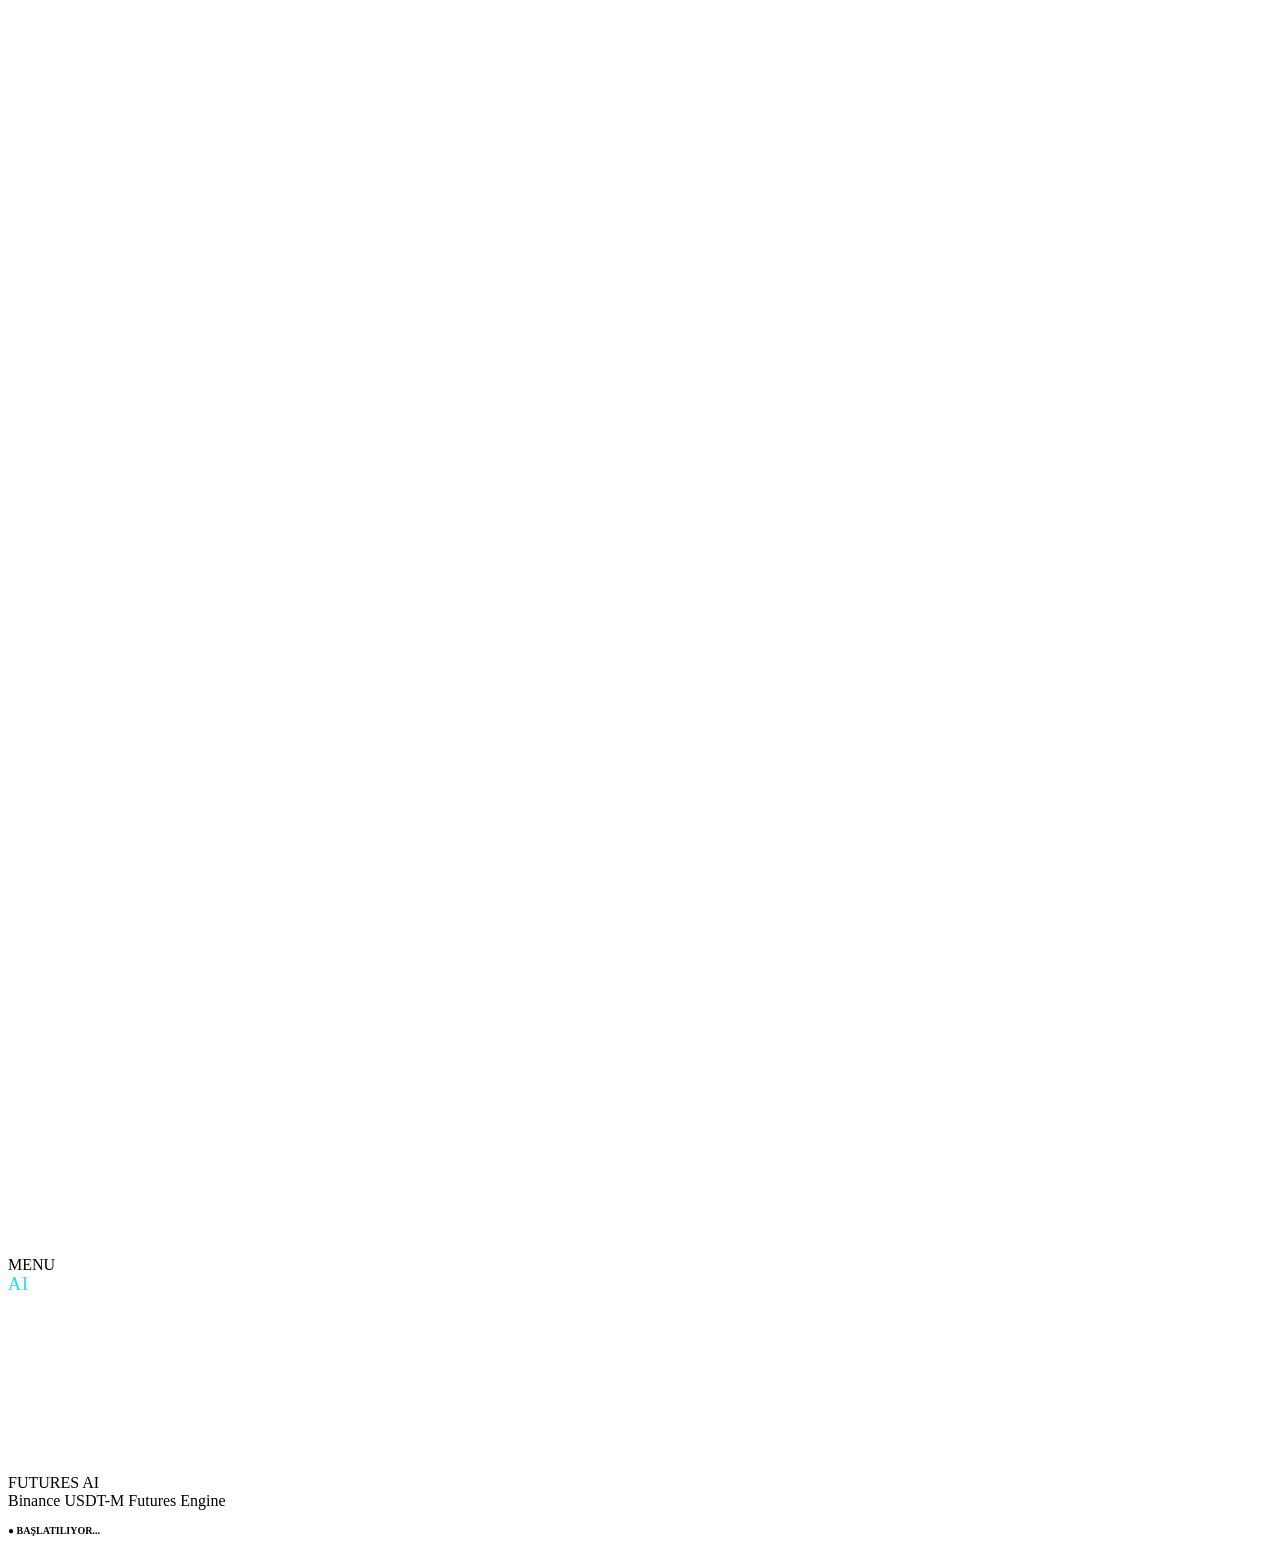
==== commit 069121f4: "feat: complete all drawing tools, OHLC bar style, new asset workflow, and filter controls Co-authore" ====
--- a/web/index.html
+++ b/web/index.html
@@ -295,15 +295,36 @@
             <span style="color:var(--neon-green)">● AKTİF TARAMA</span>
           </div>
 
-          <div style="display:flex; gap:6px; margin-bottom:10px;">
+          <!-- Direction filters -->
+          <div style="display:flex; gap:6px; margin-bottom:8px;">
             <button class="asset-pill active" id="filterSigAll">Tümü</button>
             <button class="asset-pill" id="filterSigLong">Sadece LONG</button>
             <button class="asset-pill" id="filterSigShort">Sadece SHORT</button>
           </div>
 
+          <!-- Multi-attribute filters from Master Prompt: min score, risk/reward, market regime -->
+          <div style="display:grid; grid-template-columns:1fr 1fr; gap:6px; background:rgba(0,0,0,0.3); padding:8px; border-radius:10px; margin-bottom:10px; font-size:10px;">
+            <div>
+              <span style="color:var(--text-muted);">Min Skor:</span>
+              <select id="filterMinScore" style="width:100%; background:#000; border:1px solid var(--border-subtle); color:white; padding:4px; border-radius:6px; font-size:10px;">
+                <option value="0">Tümü (0+)</option>
+                <option value="80" selected>80+ (Yüksek)</option>
+                <option value="85">85+ (Çok Yüksek)</option>
+              </select>
+            </div>
+            <div>
+              <span style="color:var(--text-muted);">Min Risk/Ödül:</span>
+              <select id="filterMinRR" style="width:100%; background:#000; border:1px solid var(--border-subtle); color:white; padding:4px; border-radius:6px; font-size:10px;">
+                <option value="0">Tümü</option>
+                <option value="2.0" selected>Min 1:2.0</option>
+                <option value="2.5">Min 1:2.5</option>
+              </select>
+            </div>
+          </div>
+
           <button class="btn btn-cyan" id="btnScanNewSignal">
             <svg width="16" height="16" viewBox="0 0 24 24" fill="none" stroke="currentColor" stroke-width="2"><circle cx="12" cy="12" r="10"/><path d="M12 2a10 10 0 0 1 10 10"/></svg>
-            Yeni Vadeli İşlem Sinyali Tara
+            Yeni Vadeli İşlem Sinyali Tara (Radar)
           </button>
         </div>
 
@@ -326,6 +347,7 @@
             </div>
             <div style="display:flex; gap:4px;">
               <button class="chart-tf-btn active" id="btnChartTypeCandle">Mum</button>
+              <button class="chart-tf-btn" id="btnChartTypeBar">Bar</button>
               <button class="chart-tf-btn" id="btnChartTypeHeikin">HA</button>
               <button class="chart-tf-btn" id="btnChartTypeLine">Çizgi</button>
             </div>
@@ -337,7 +359,18 @@
               <button class="chart-tf-btn active" id="btnToggleEMA">EMA 20/50</button>
               <button class="chart-tf-btn active" id="btnToggleRSI">RSI (14)</button>
               <button class="chart-tf-btn active" id="btnToggleTargets">Sinyal TP/SL</button>
-              <button class="chart-tf-btn" id="btnToolHorizontal">Yatay Çizgi</button>
+              <button class="chart-tf-btn" id="btnNavLatestPrice">▶ Son Fiyat</button>
+            </div>
+          </div>
+
+          <div class="chart-controls-bar" style="margin-top:2px;">
+            <div style="display:flex; gap:4px; font-size:9px;">
+              <span style="font-size:9px; color:var(--text-dim); display:flex; align-items:center;">Çizim:</span>
+              <button class="chart-tf-btn" id="btnToolHorizontal">Yatay</button>
+              <button class="chart-tf-btn" id="btnToolVertical">Düşey</button>
+              <button class="chart-tf-btn" id="btnToolBox">Destek/Direnç Kutusu</button>
+              <button class="chart-tf-btn" id="btnToggleDrawings">Gizle/Göster</button>
+              <button class="chart-tf-btn" id="btnClearDrawings" style="color:var(--neon-red);">Sil</button>
             </div>
           </div>
 
@@ -384,9 +417,26 @@
             Birincil depolama Apache Parquet formatında <code>data/{symbol}/{timeframe}/</code> altında tutulur. SQLite ile eksik aralıklar (gaps) denetlenir.
           </div>
 
-          <div style="display:flex; gap:6px;">
-            <button class="btn btn-cyan" id="btnSyncAllData" style="font-size:11px; padding:8px;">Eksikleri Senkronize Et</button>
-            <button class="btn btn-outline" id="btnRefreshDataList" style="font-size:11px; padding:8px;">Yenile</button>
+          <!-- Controls from Master Prompt: Download All, Download Selected, Pause, Resume, Cancel, Sync Missing -->
+          <div style="display:grid; grid-template-columns:1fr 1fr; gap:6px; margin-bottom:8px;">
+            <button class="btn btn-cyan" id="btnDownloadAll" style="font-size:10px; padding:8px;">Tüm Varlıkları İndir</button>
+            <button class="btn btn-primary" id="btnSyncAllData" style="font-size:10px; padding:8px;">Eksikleri Senkronize Et</button>
+          </div>
+
+          <div style="display:flex; gap:4px; margin-bottom:8px;">
+            <button class="chart-tf-btn" id="btnDataPause" style="flex:1;">Duraklat (Pause)</button>
+            <button class="chart-tf-btn" id="btnDataResume" style="flex:1;">Devam Et (Resume)</button>
+            <button class="chart-tf-btn" id="btnDataCancel" style="flex:1; color:var(--neon-red);">İptal (Cancel)</button>
+          </div>
+
+          <!-- New Asset Ingestion (Master Prompt rule: User can add another Futures asset later) -->
+          <div style="background:rgba(0,0,0,0.35); padding:8px; border-radius:10px; border:1px solid var(--border-subtle); margin-top:6px;">
+            <div class="card-label" style="margin-bottom:4px;">YENİ VADELİ VARLIK EKLE (ADD NEW ASSET)</div>
+            <div style="display:flex; gap:4px;">
+              <input type="text" id="newAssetInput" placeholder="Örn: NEARUSDT, SUIUSDT..." style="flex:1; background:#000; border:1px solid var(--border-subtle); color:white; padding:6px 8px; border-radius:8px; font-size:11px; text-transform:uppercase;">
+              <button class="btn btn-outline" id="btnAddNewAsset" style="width:auto; padding:6px 12px; margin:0; font-size:11px;">Ekle & Eğit</button>
+            </div>
+            <div id="newAssetStatus" style="font-size:9px; color:var(--neon-green); margin-top:4px; display:none;"></div>
           </div>
         </div>
 
@@ -520,10 +570,11 @@
             </select>
           </div>
 
-          <div style="display:flex; gap:6px;">
-            <button class="btn btn-outline" id="btnExportLogsJson" style="font-size:10px; padding:6px;">İndir JSON</button>
-            <button class="btn btn-outline" id="btnExportLogsTxt" style="font-size:10px; padding:6px;">İndir TXT</button>
-            <button class="btn btn-outline" id="btnExportLogsCsv" style="font-size:10px; padding:6px;">İndir CSV</button>
+          <div style="display:flex; gap:4px; margin-top:6px;">
+            <button class="btn btn-outline" id="btnCopyLogs" style="font-size:10px; padding:6px; flex:1;">Panoya Kopyala</button>
+            <button class="btn btn-outline" id="btnExportLogsJson" style="font-size:10px; padding:6px; flex:1;">JSON</button>
+            <button class="btn btn-outline" id="btnExportLogsTxt" style="font-size:10px; padding:6px; flex:1;">TXT</button>
+            <button class="btn btn-outline" id="btnExportLogsCsv" style="font-size:10px; padding:6px; flex:1;">CSV</button>
           </div>
         </div>
 
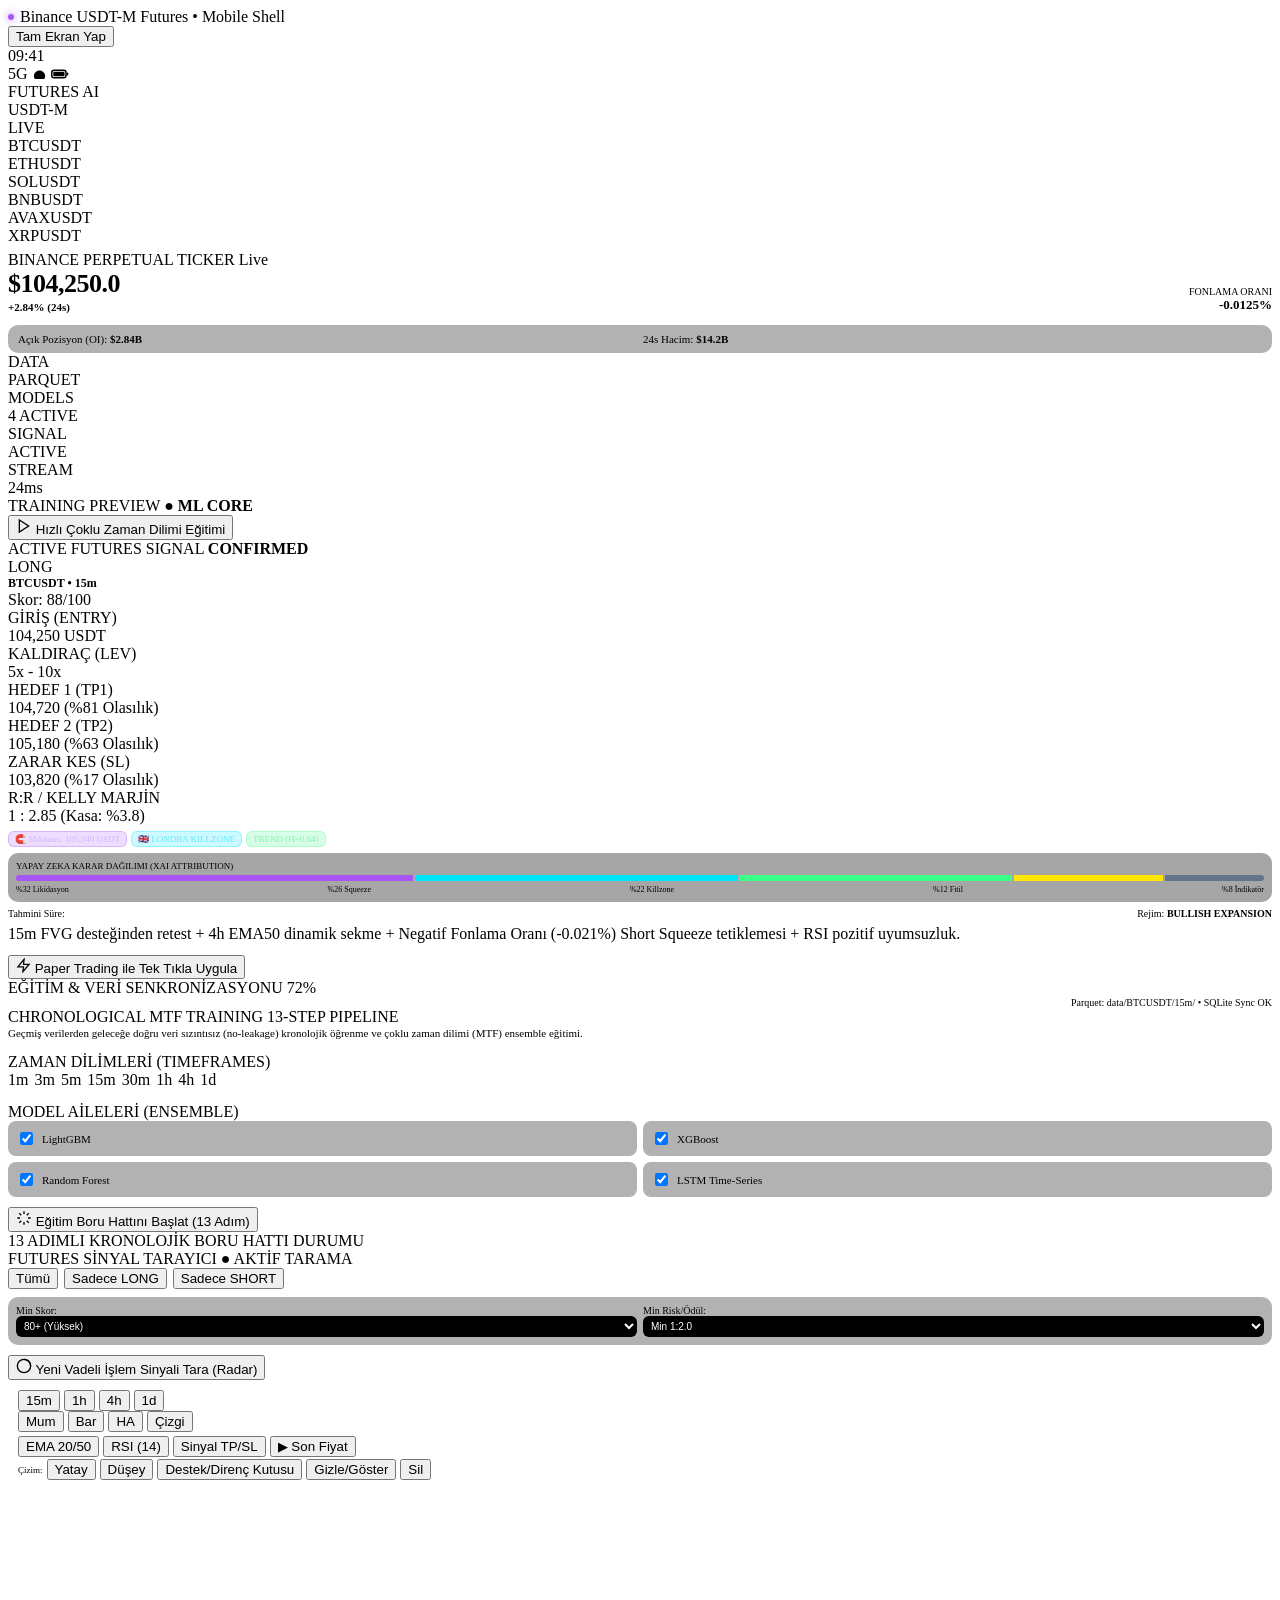
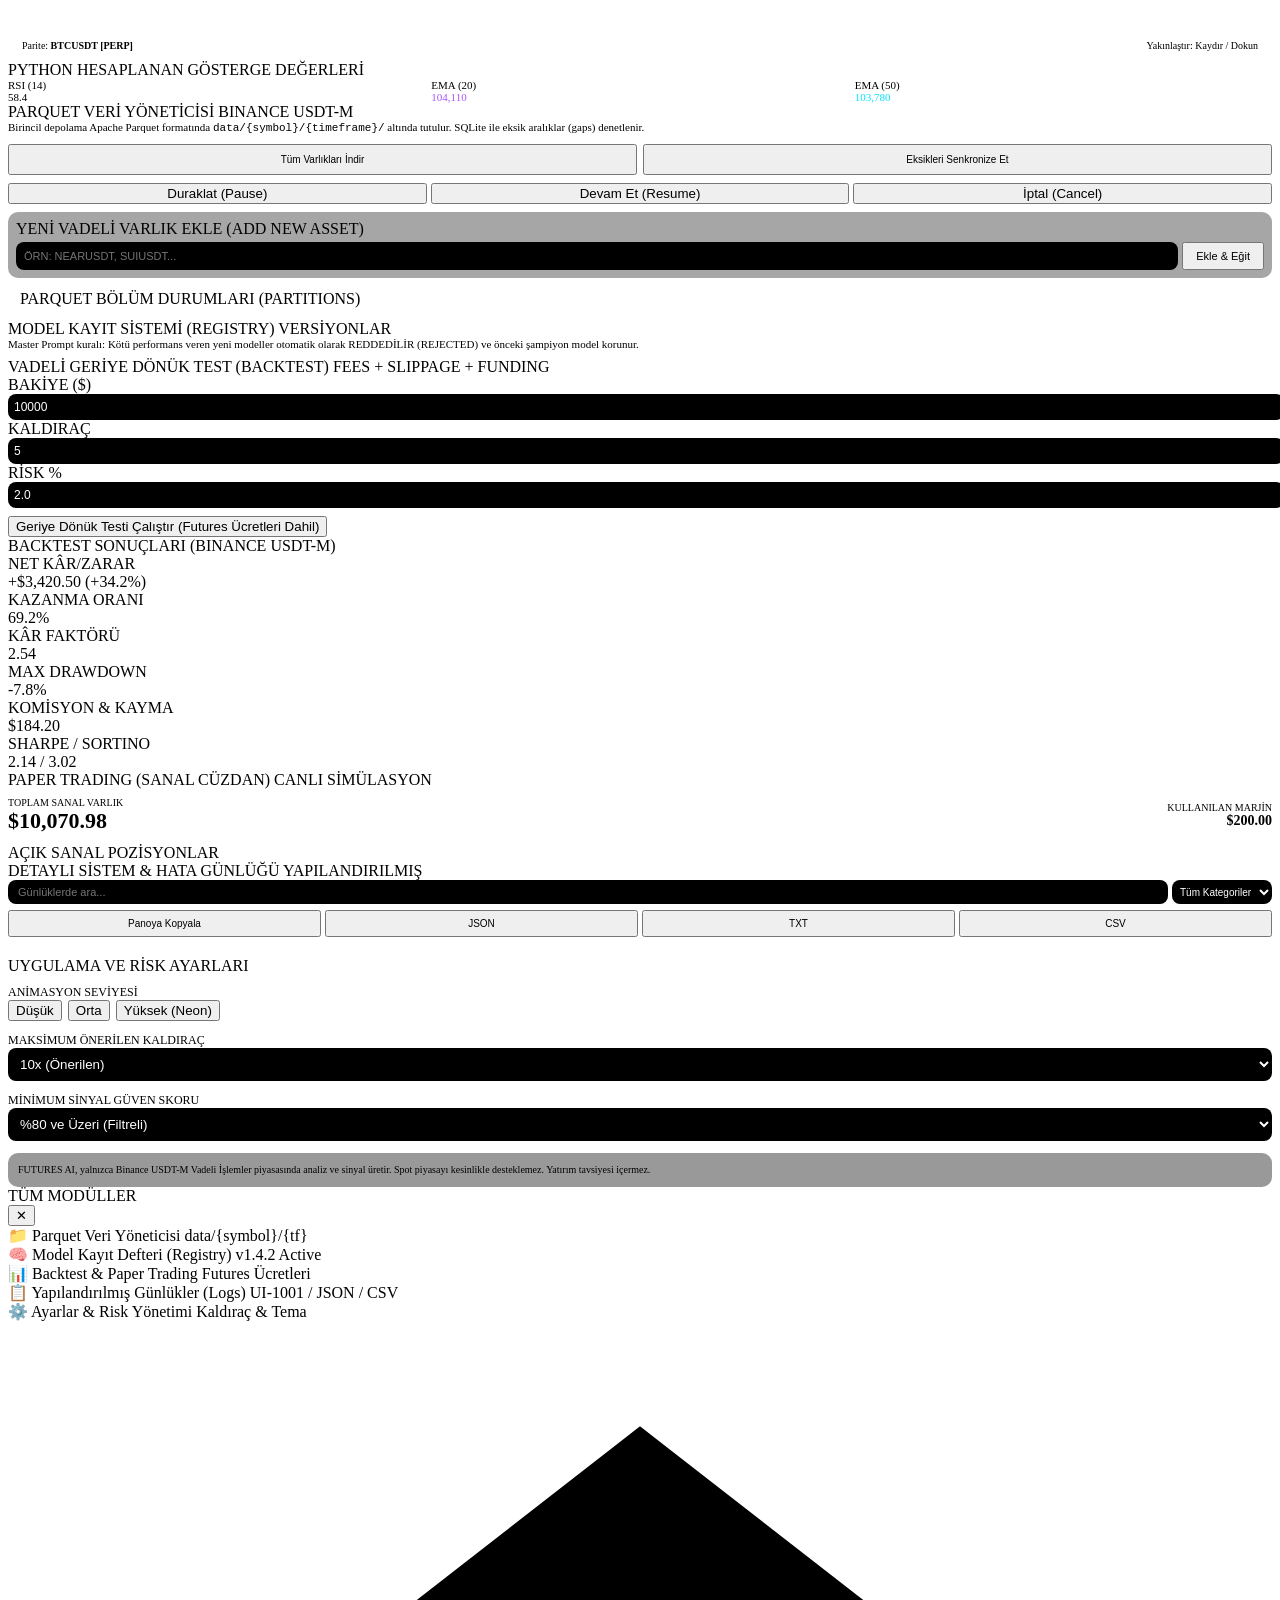
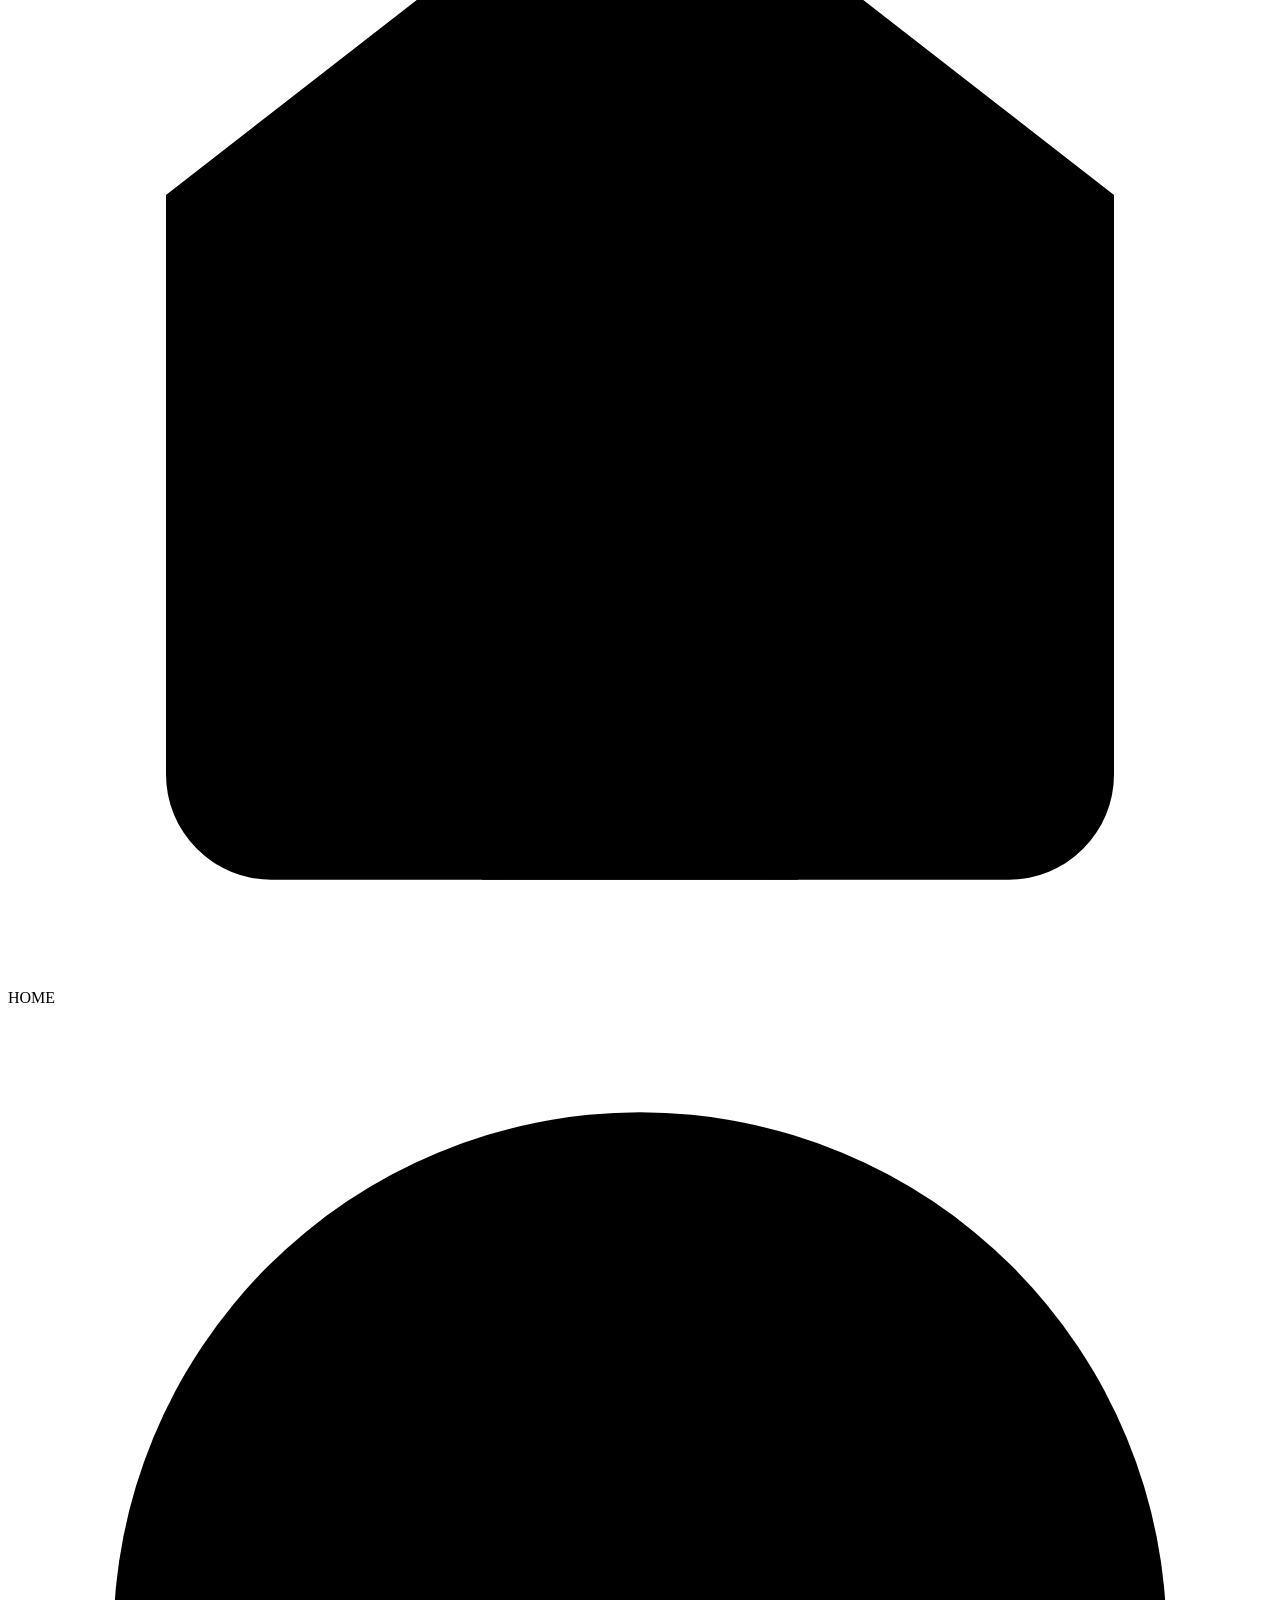
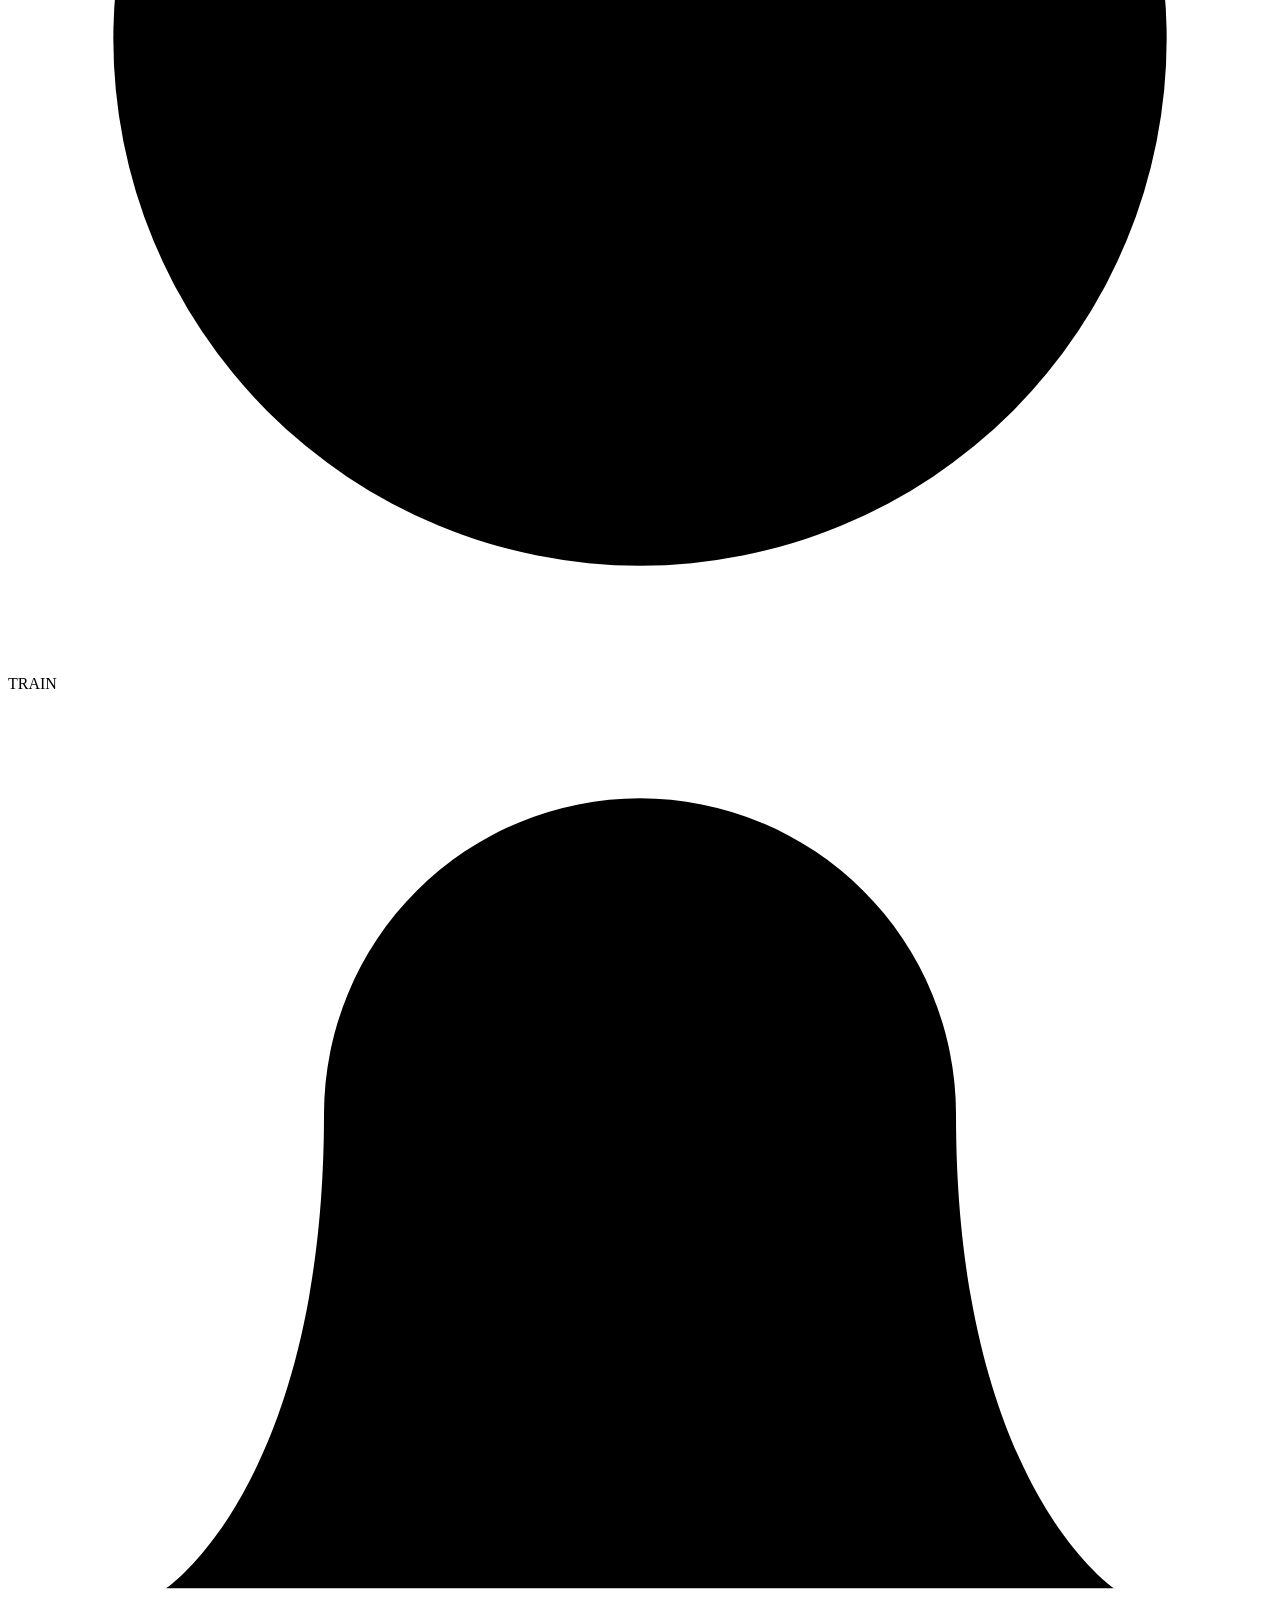
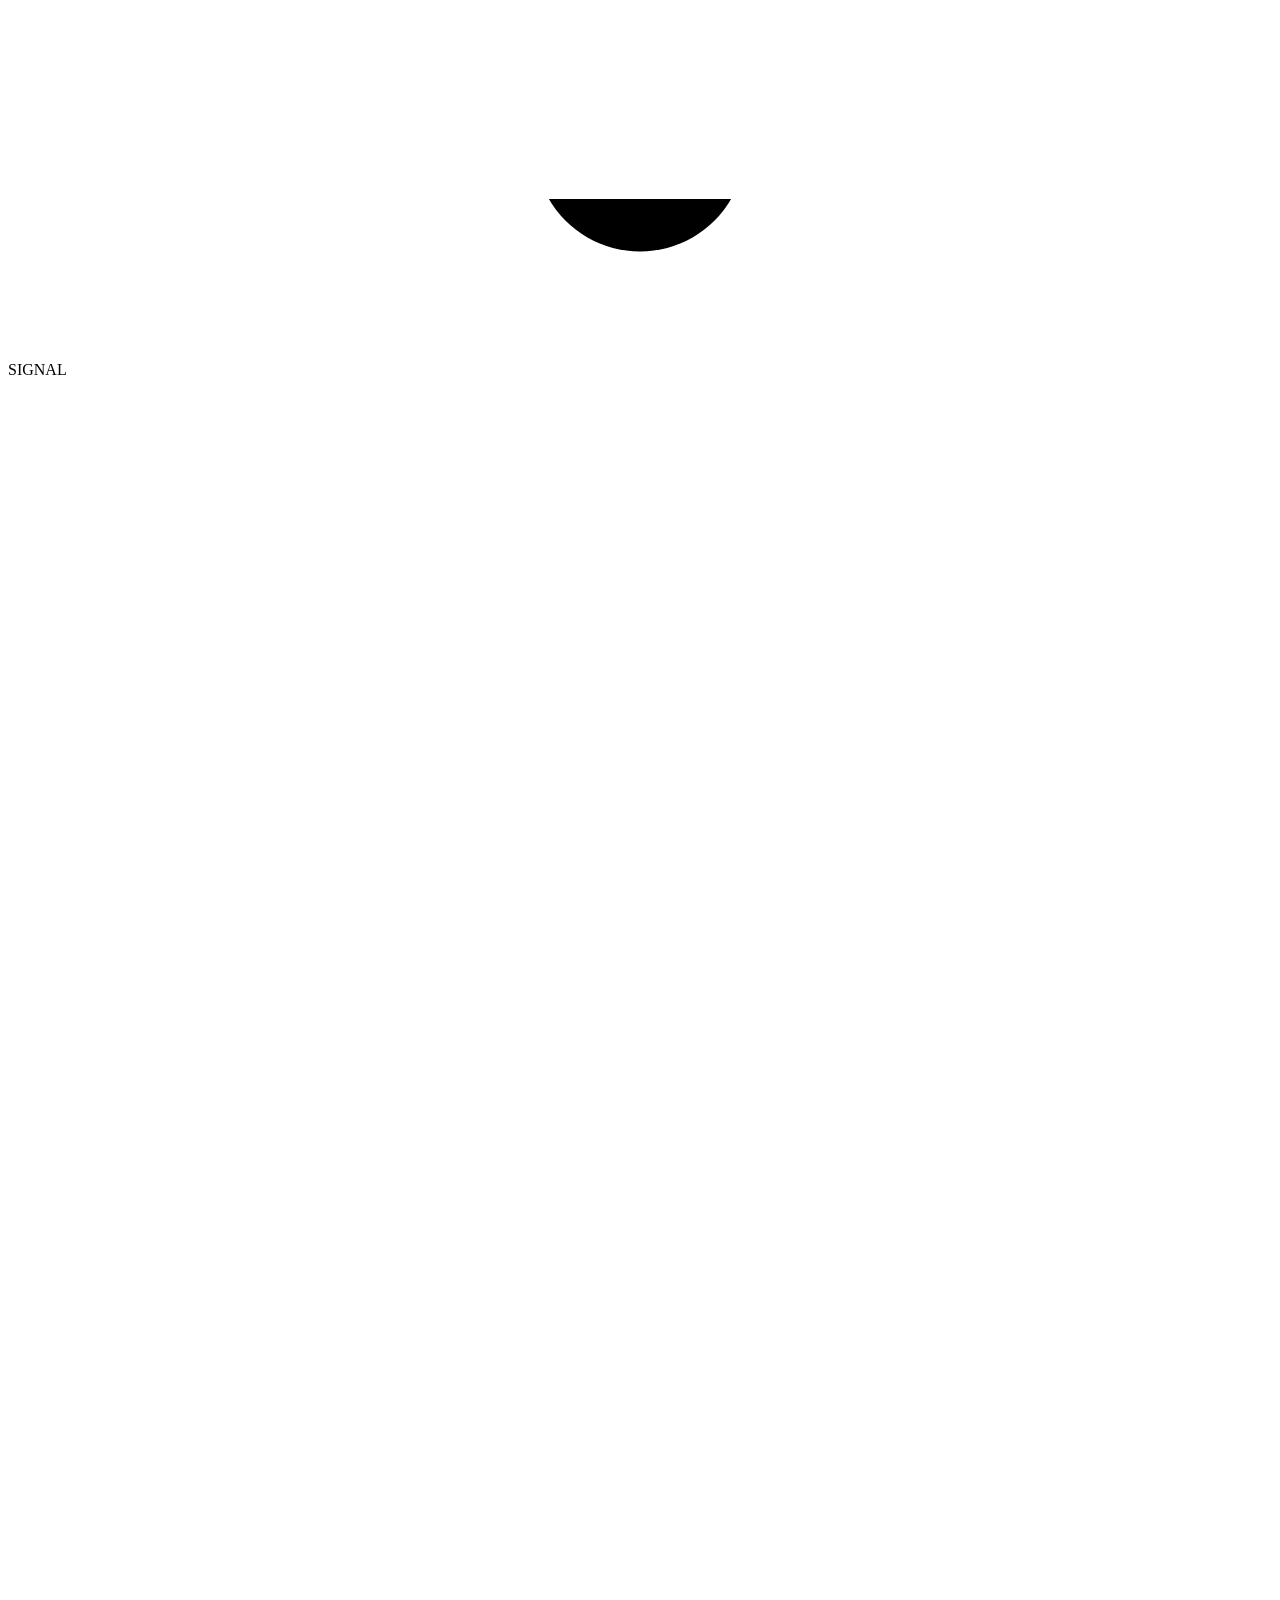
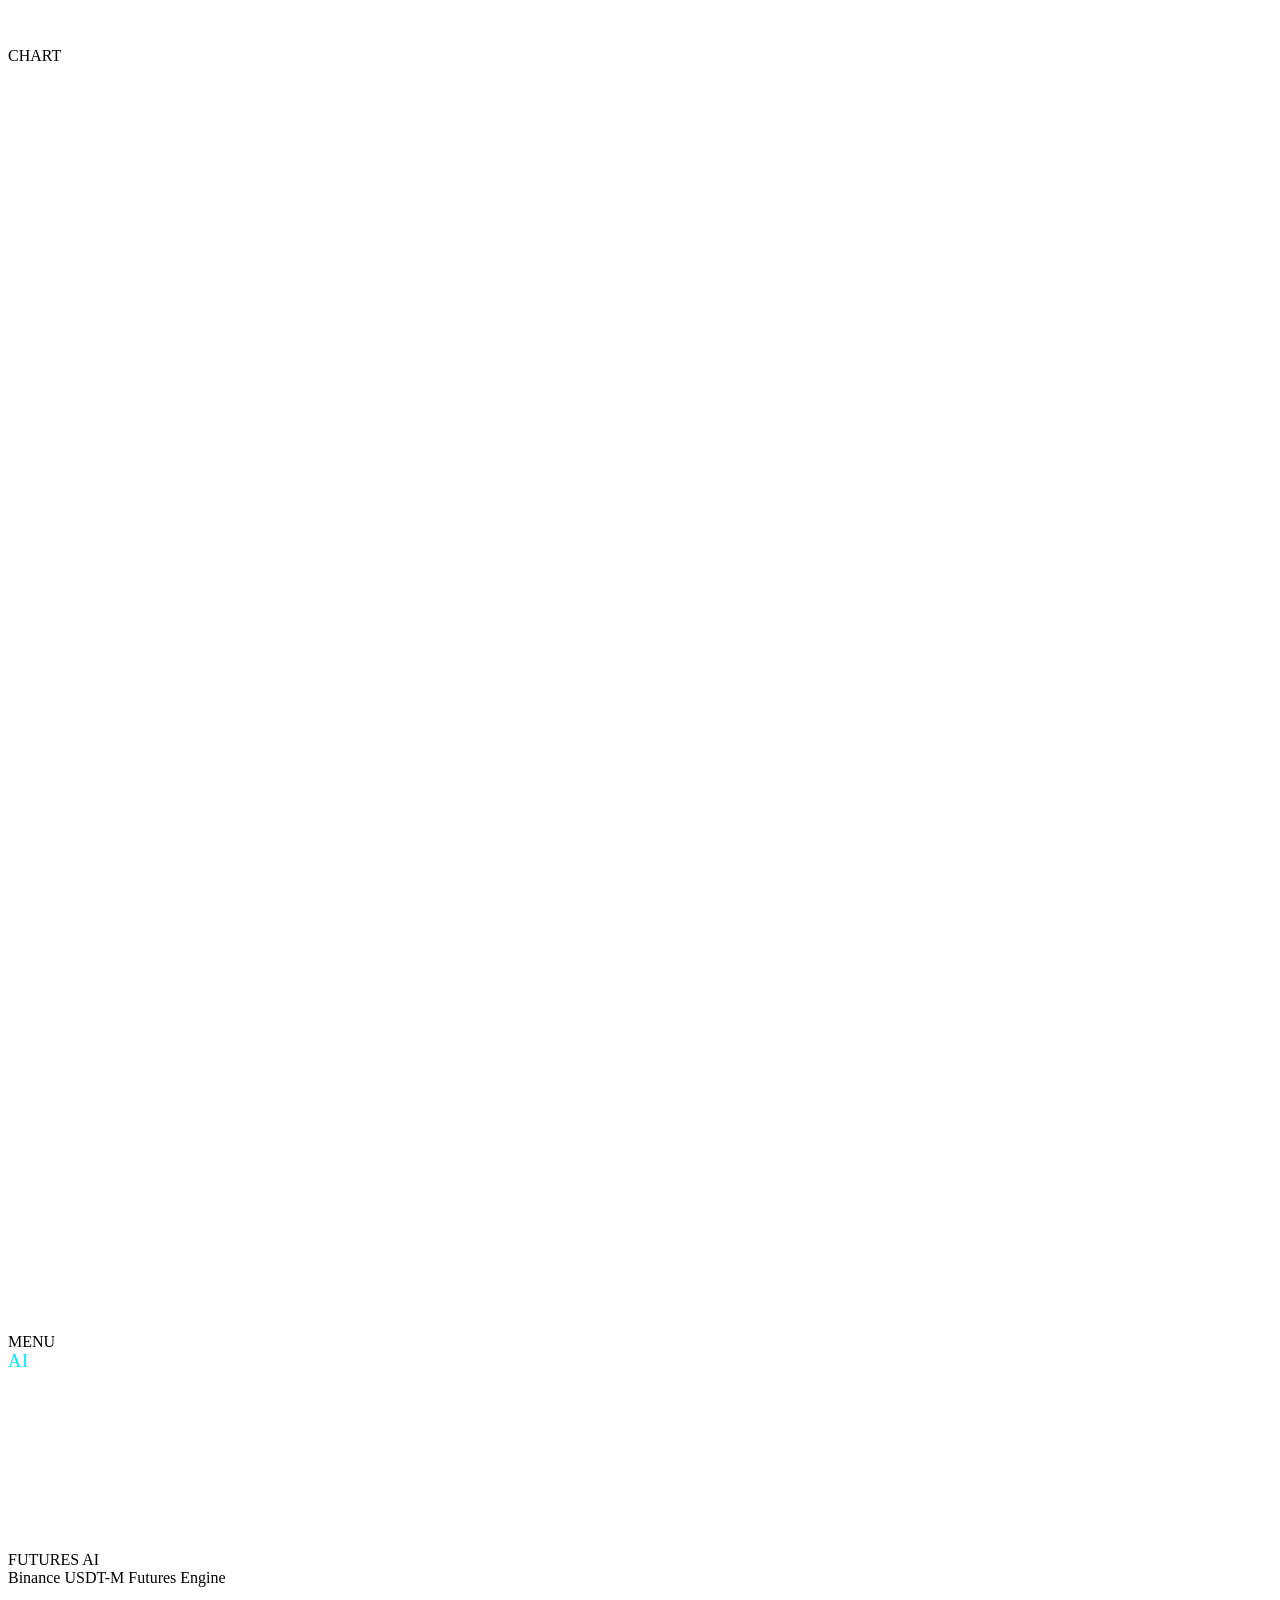
==== commit 1a33255f: "feat: complete XAI attribution, Kelly margin, session killzones, and liquidation magnet Co-authored-" ====
--- a/web/index.html
+++ b/web/index.html
@@ -165,8 +165,34 @@
               <div class="m-val red" id="homeSigSL">103,820 (%17 Olasılık)</div>
             </div>
             <div class="signal-metric">
-              <div class="m-label">RİSK / KAZANÇ (R:R)</div>
-              <div class="m-val" id="homeSigRR">1 : 2.85</div>
+              <div class="m-label">R:R / KELLY MARJİN</div>
+              <div class="m-val yellow" id="homeSigRR">1 : 2.85 (Kasa: %3.8)</div>
+            </div>
+          </div>
+
+          <!-- Non-indicator Quant Badges (Magnet, Killzone, Hurst) -->
+          <div style="display:flex; flex-wrap:wrap; gap:4px; margin:6px 0; font-size:9px;">
+            <span style="background:rgba(168,85,247,0.2); color:#d8b4fe; padding:2px 6px; border-radius:6px; border:1px solid rgba(168,85,247,0.3);" id="badgeMagnet">🧲 Mıknatıs: 105,240 USDT</span>
+            <span style="background:rgba(0,229,255,0.2); color:#67e8f9; padding:2px 6px; border-radius:6px; border:1px solid rgba(0,229,255,0.3);" id="badgeSession">🇬🇧 LONDRA KILLZONE</span>
+            <span style="background:rgba(57,255,136,0.2); color:#86efac; padding:2px 6px; border-radius:6px; border:1px solid rgba(57,255,136,0.3);" id="badgeHurst">TREND (H=0.64)</span>
+          </div>
+
+          <!-- Explainable AI (XAI) Attribution Bar -->
+          <div style="background:rgba(0,0,0,0.35); padding:8px; border-radius:10px; margin:6px 0;">
+            <div class="card-label" style="font-size:9px; margin-bottom:4px;">YAPAY ZEKA KARAR DAĞILIMI (XAI ATTRIBUTION)</div>
+            <div style="display:flex; height:6px; border-radius:6px; overflow:hidden; gap:2px; margin-bottom:4px;">
+              <div style="width:32%; background:#a855f7;" title="Likidasyon Mıknatısı %32"></div>
+              <div style="width:26%; background:#00e5ff;" title="Fonlama Squeeze %26"></div>
+              <div style="width:22%; background:#39ff88;" title="Killzone Hacim %22"></div>
+              <div style="width:12%; background:#ffe600;" title="Fitil Reddi %12"></div>
+              <div style="width:8%; background:#64748b;" title="İndikatörler %8"></div>
+            </div>
+            <div style="display:flex; justify-content:space-between; font-size:8px; color:var(--text-muted);">
+              <span>%32 Likidasyon</span>
+              <span>%26 Squeeze</span>
+              <span>%22 Killzone</span>
+              <span>%12 Fitil</span>
+              <span>%8 İndikatör</span>
             </div>
           </div>
 
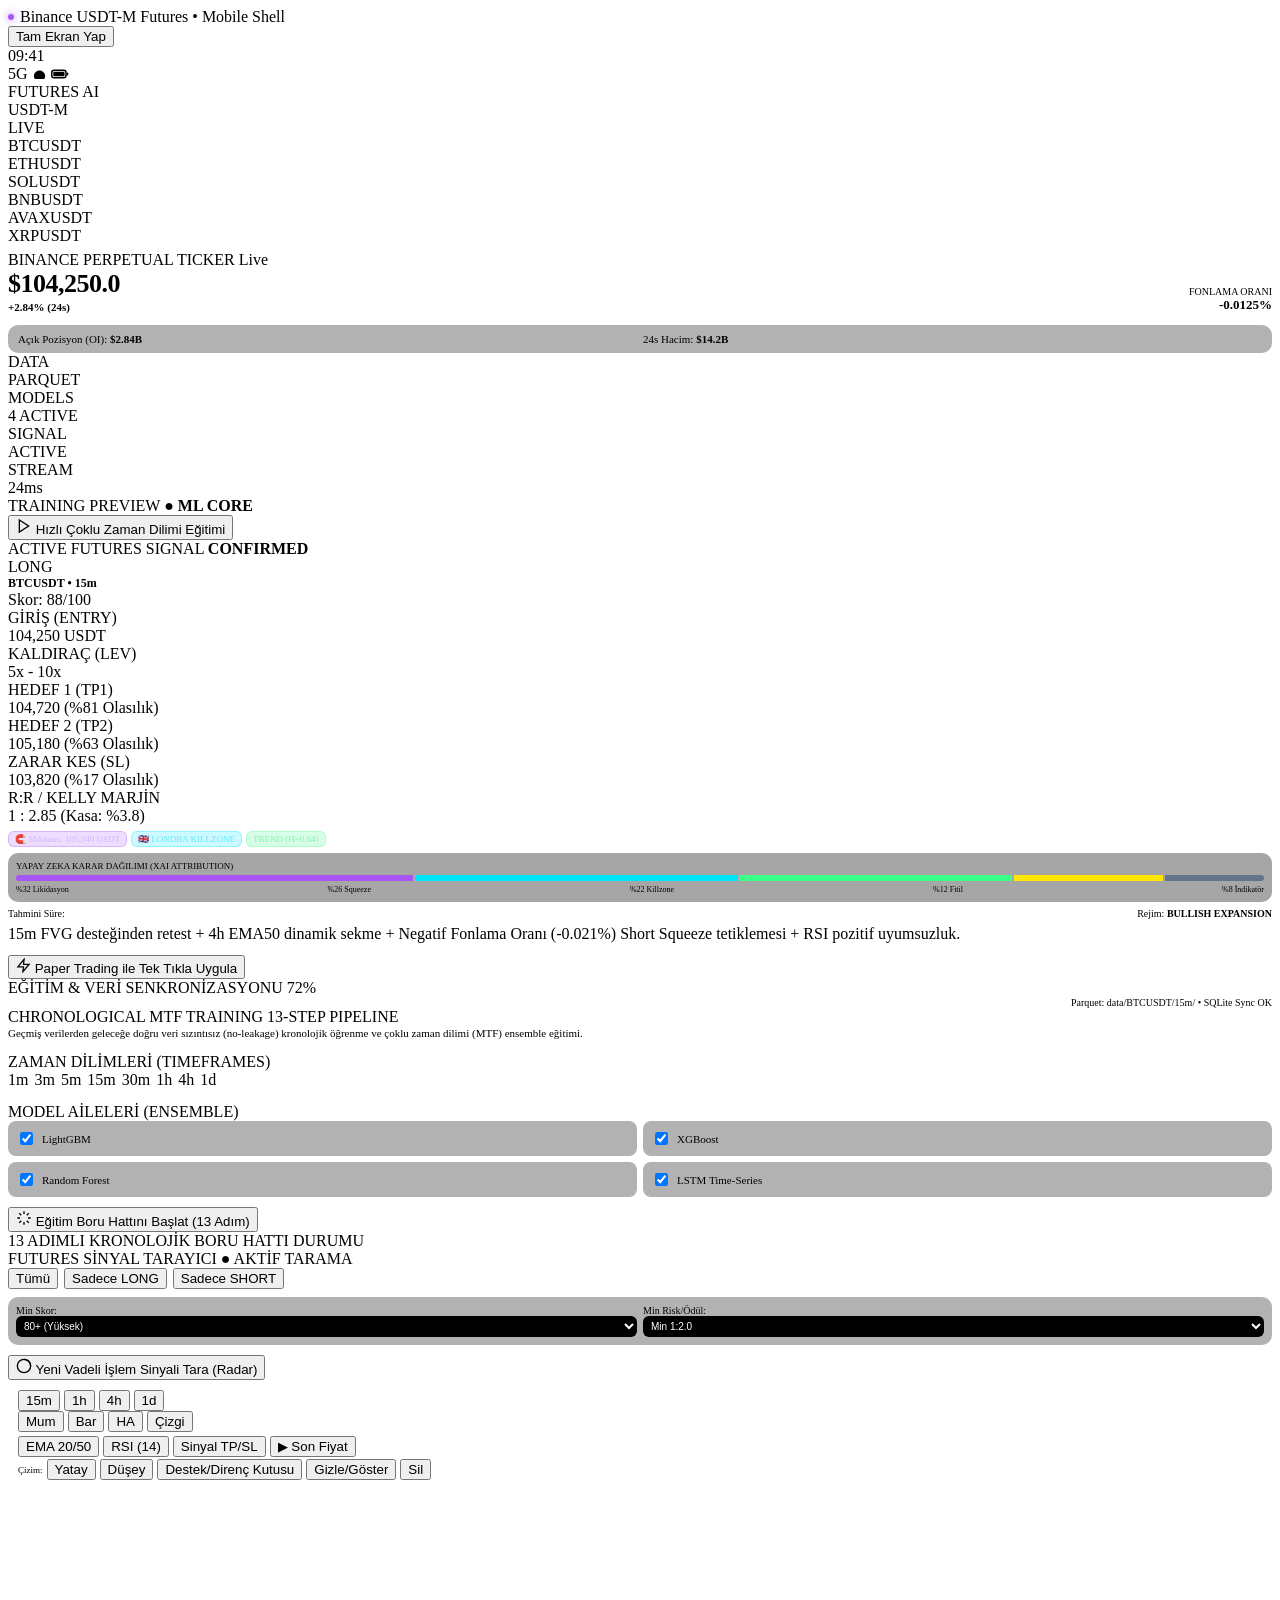
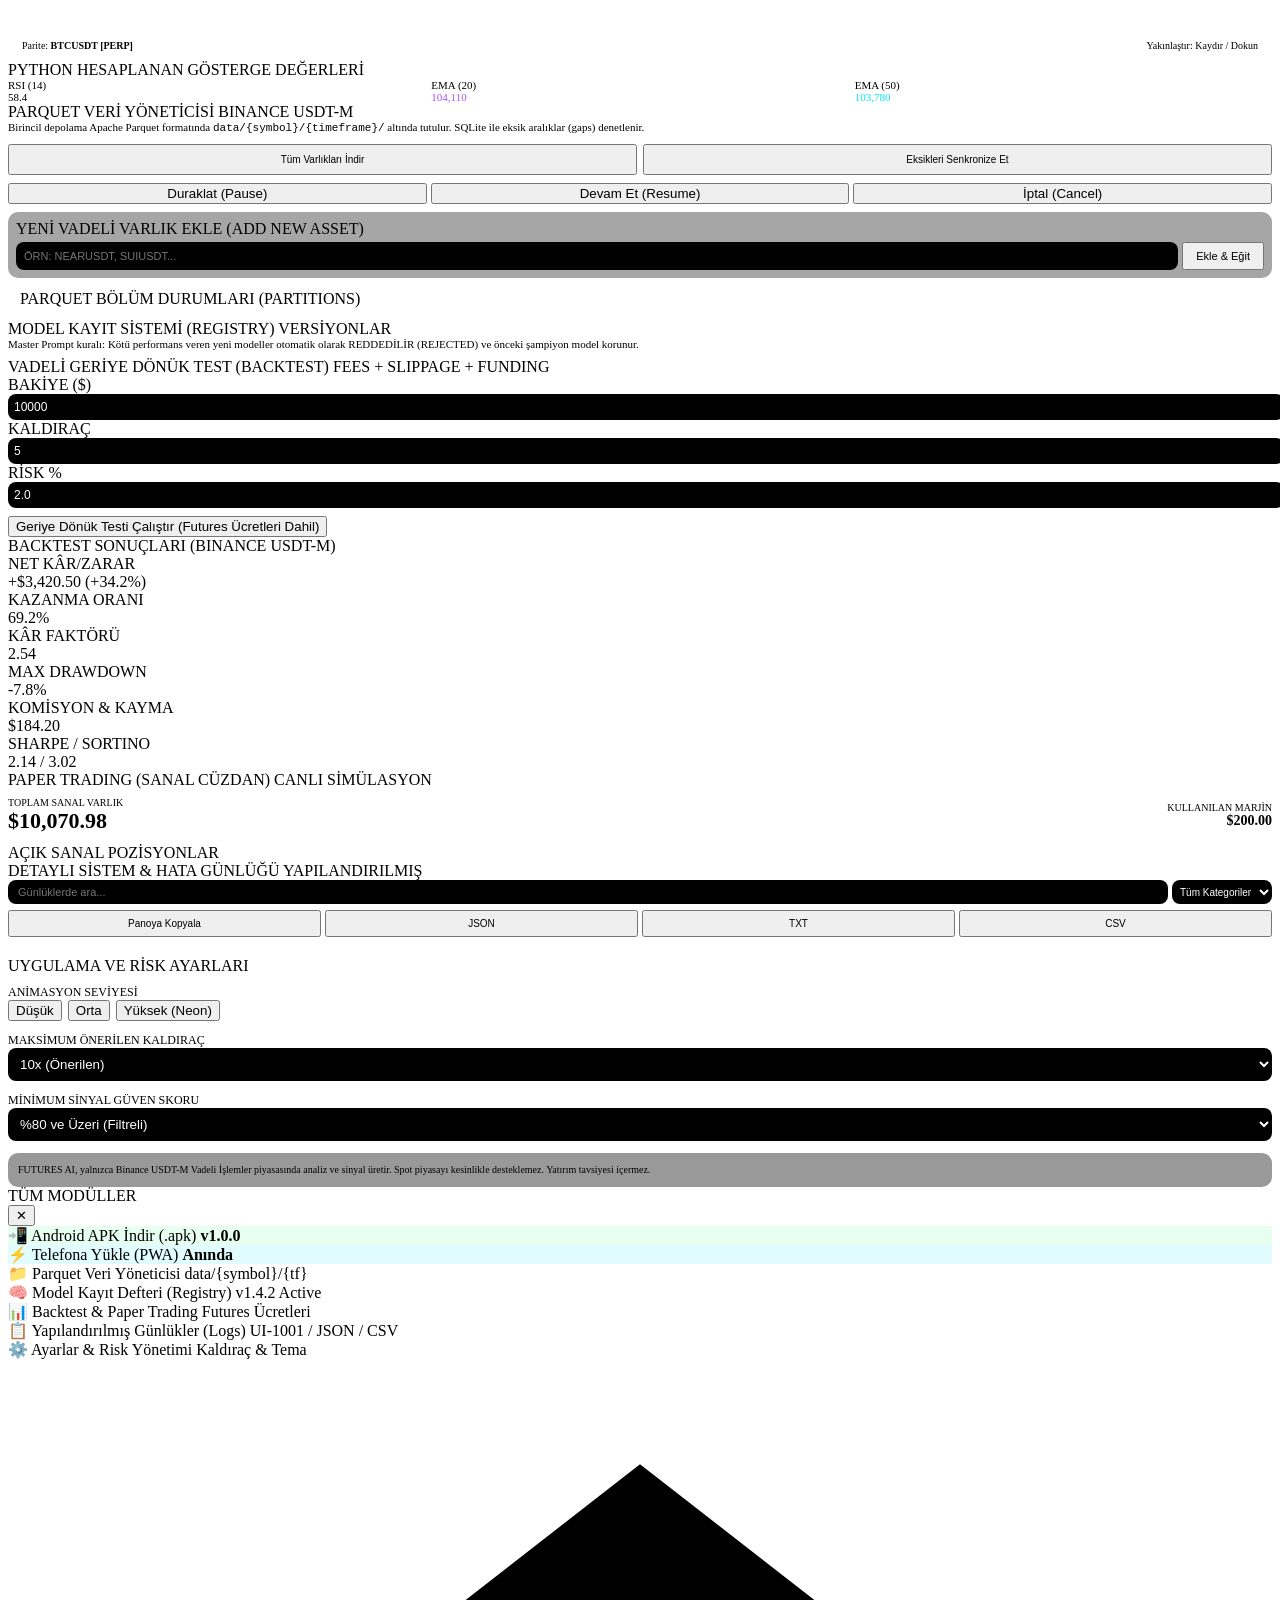
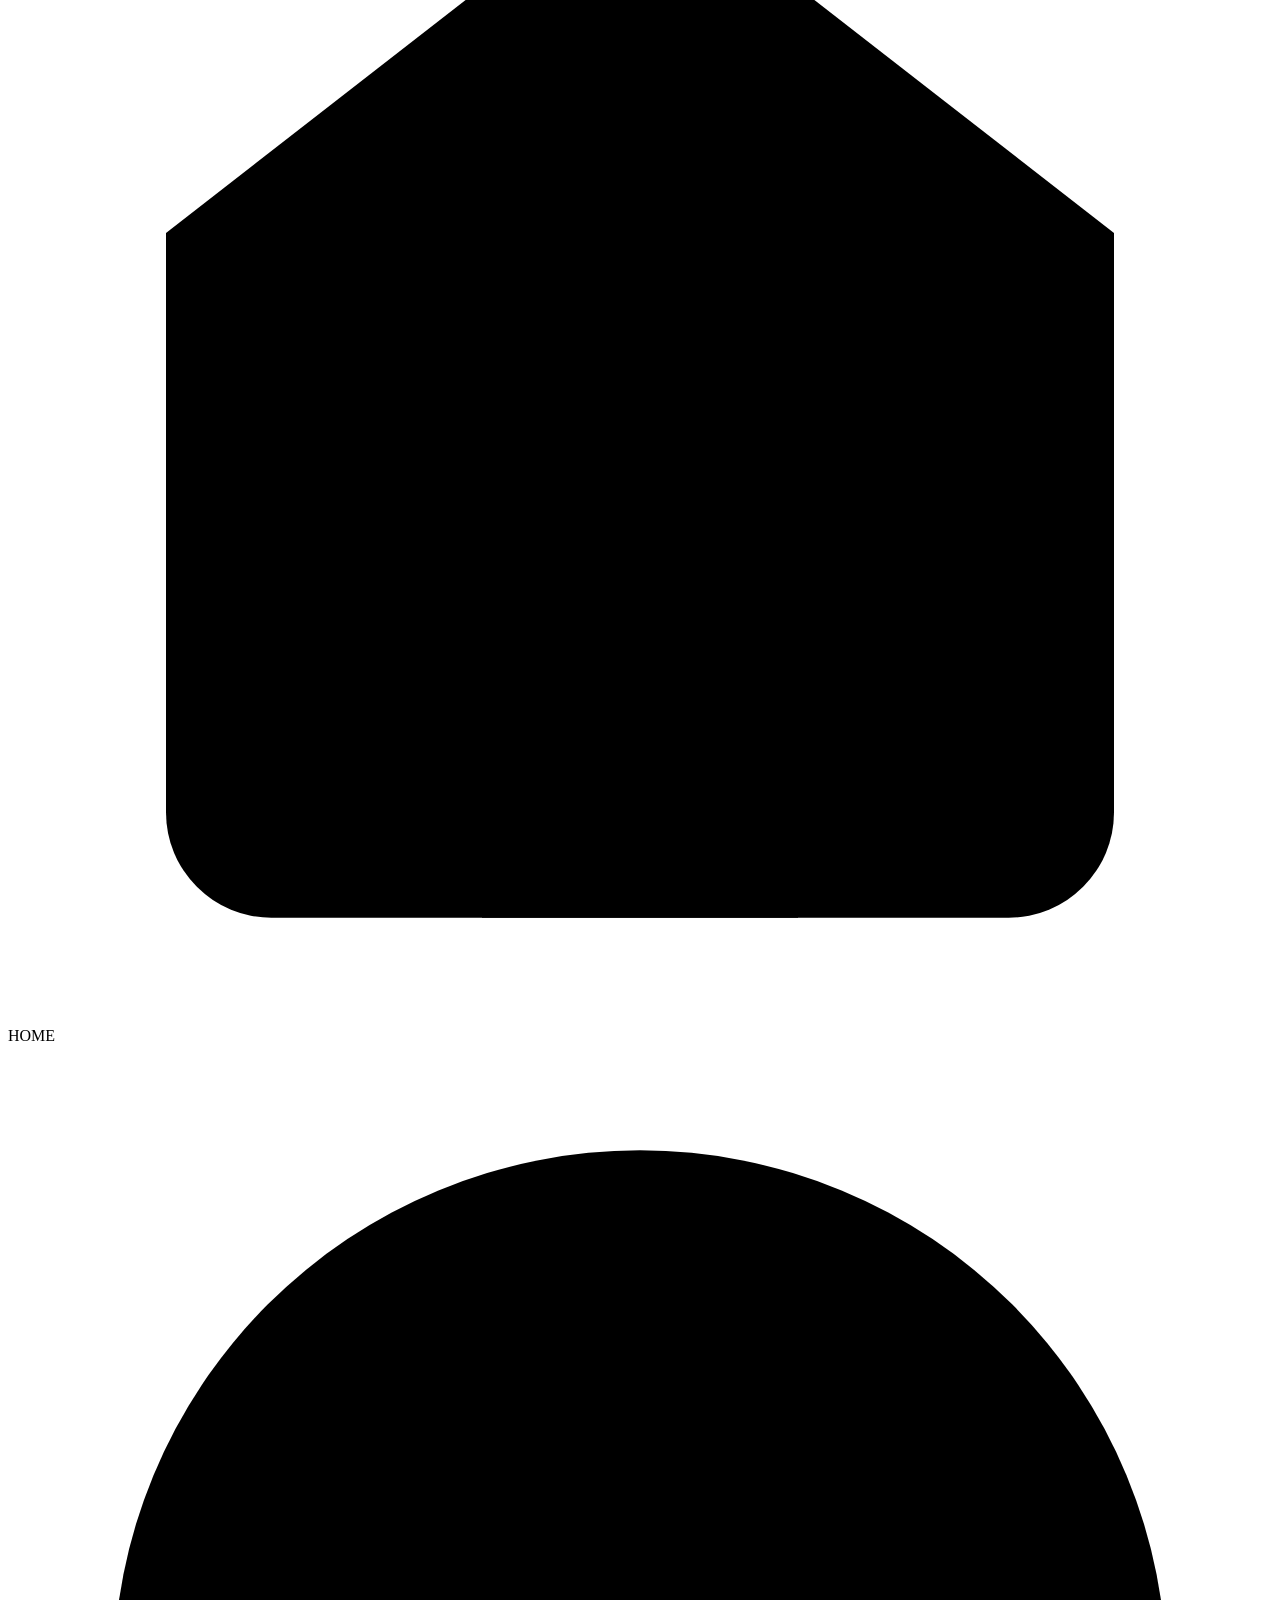
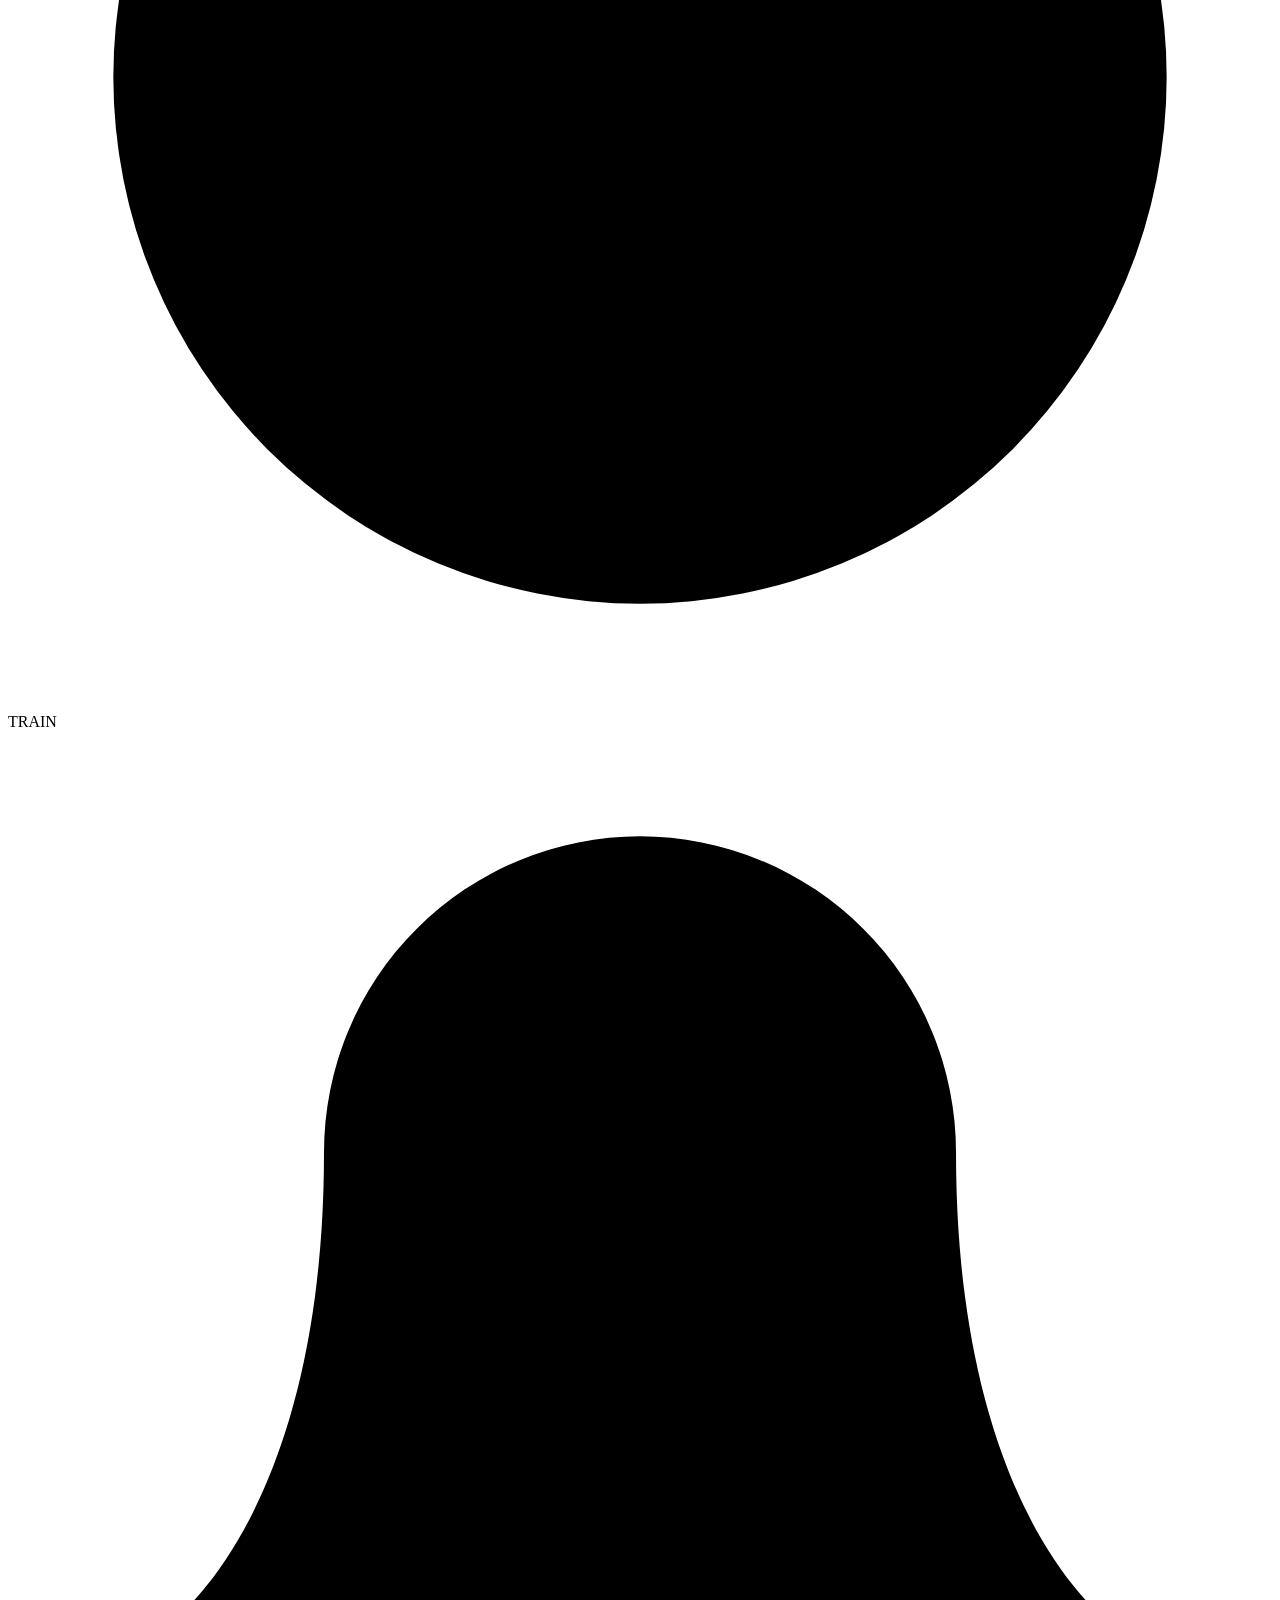
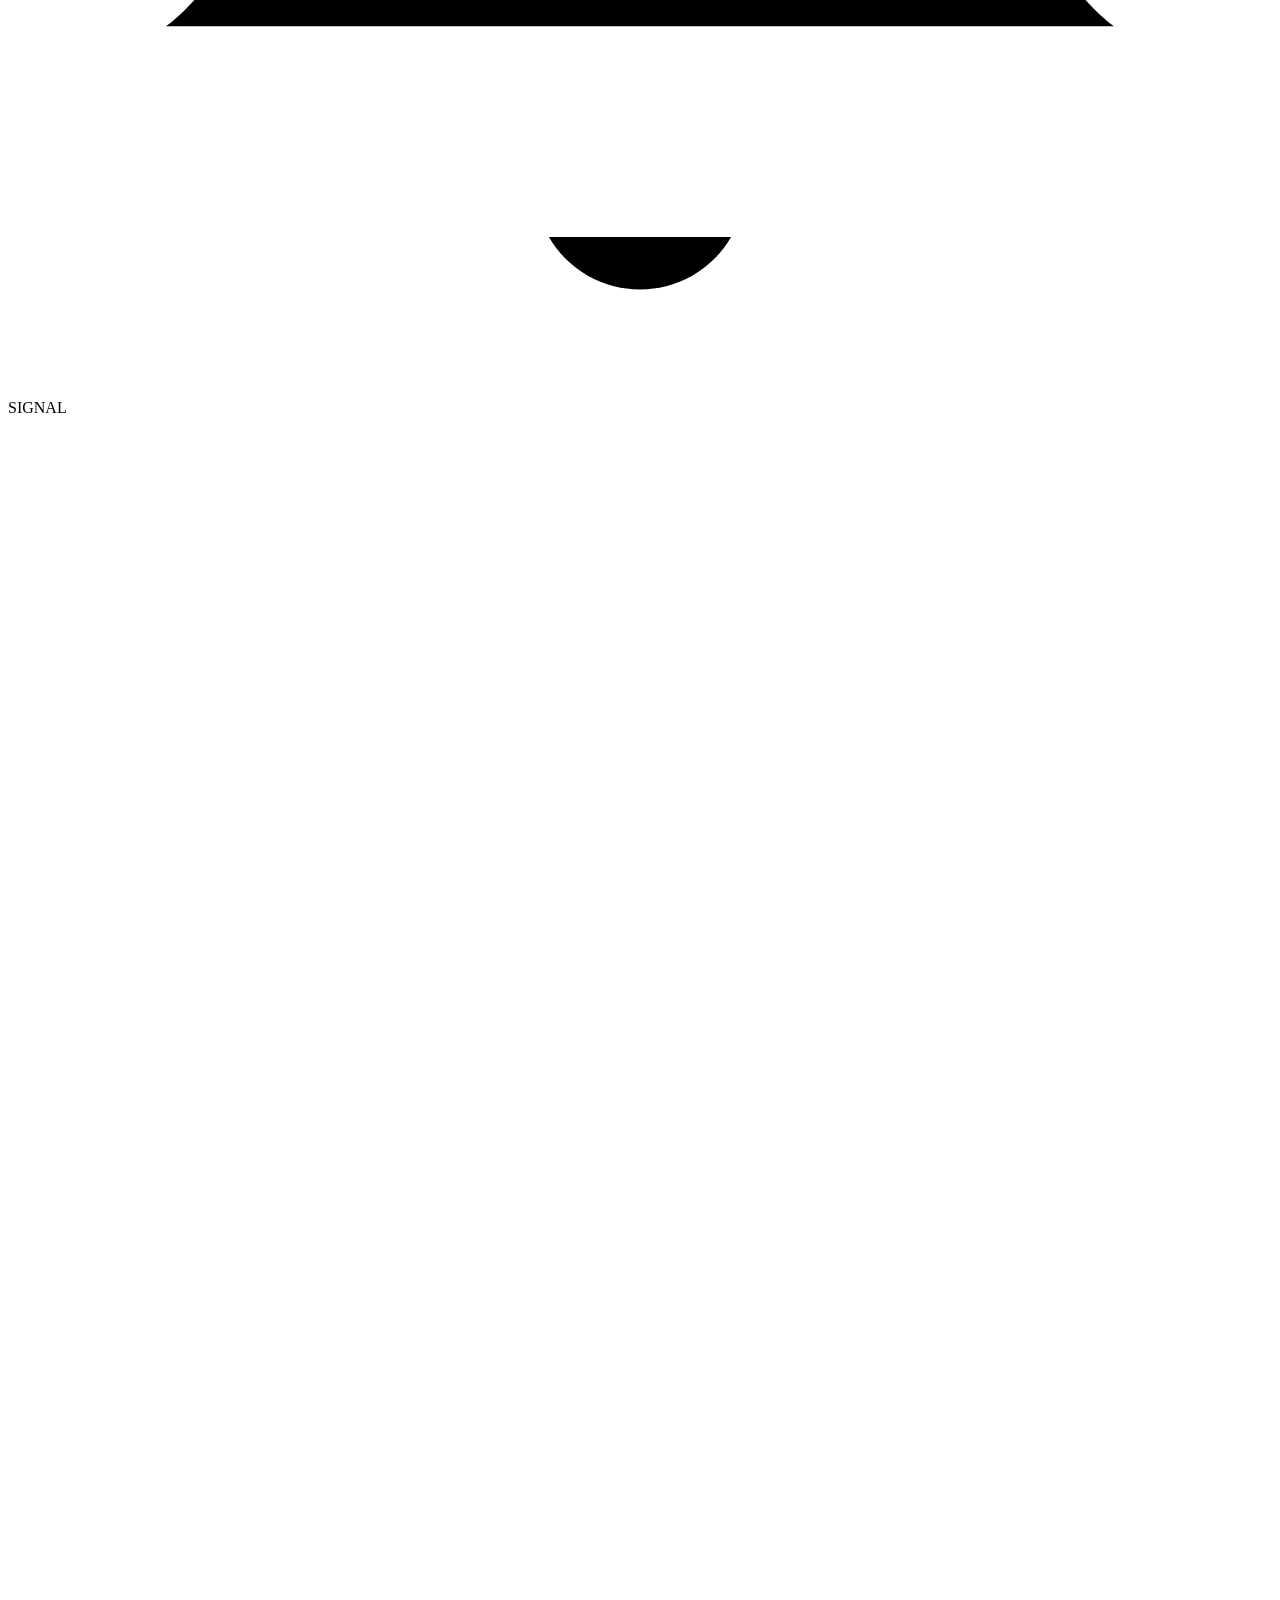
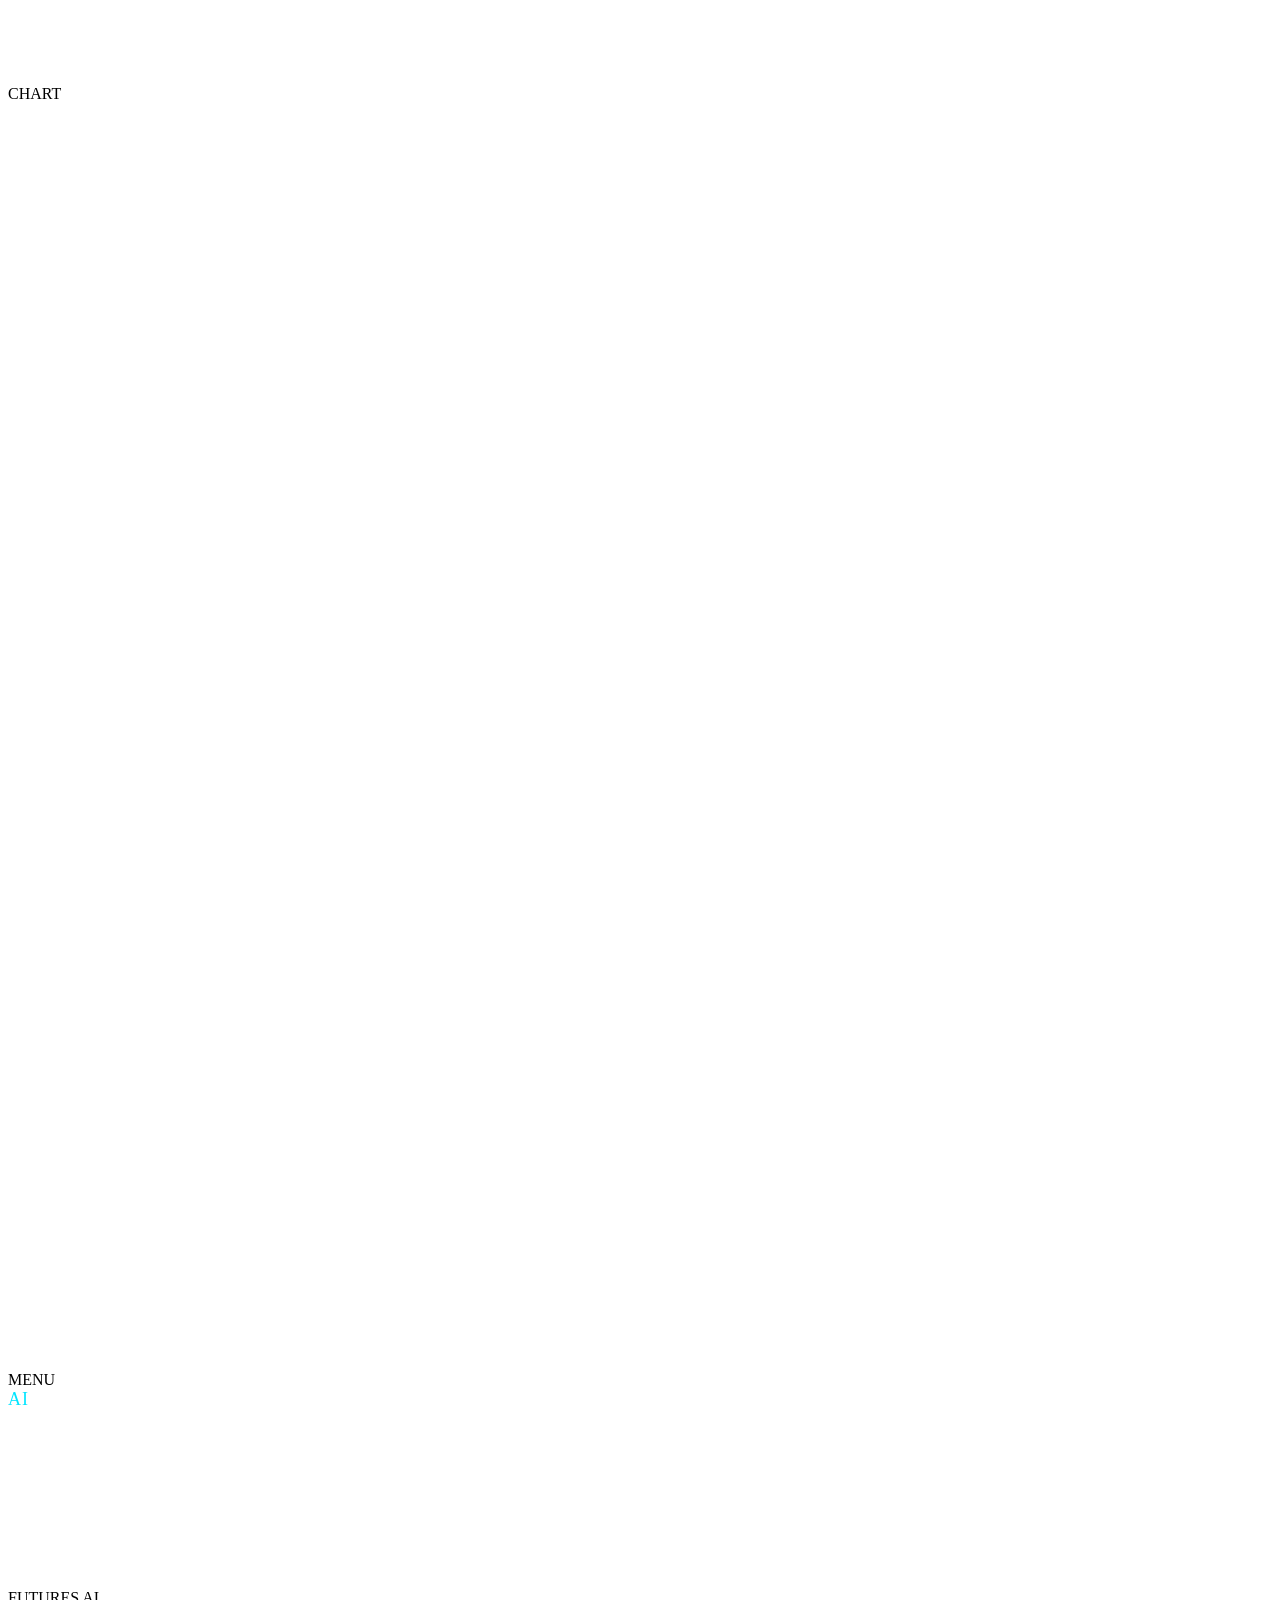
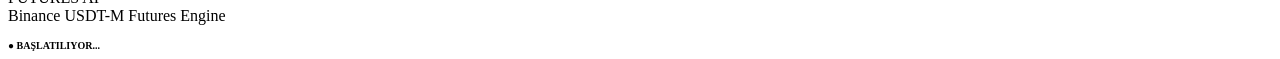
==== commit e6d63e01: "feat: complete Android APK packaging, PWA standalone installation, GitHub Actions CI/CD, and quant t" ====
--- a/web/index.html
+++ b/web/index.html
@@ -3,7 +3,13 @@
 <head>
   <meta charset="utf-8">
   <meta name="viewport" content="width=device-width, initial-scale=1, maximum-scale=1, user-scalable=no">
+  <meta name="theme-color" content="#020307">
+  <meta name="apple-mobile-web-app-capable" content="yes">
+  <meta name="apple-mobile-web-app-status-bar-style" content="black-translucent">
   <title>Futures AI Mobile — Binance USDT-M Signals</title>
+  <link rel="manifest" href="/manifest.json">
+  <link rel="icon" type="image/png" href="/icons/icon-192.png">
+  <link rel="apple-touch-icon" href="/icons/icon-192.png">
   <link rel="stylesheet" href="/css/style.css">
   <link rel="preconnect" href="https://fonts.googleapis.com">
   <link rel="preconnect" href="https://fonts.gstatic.com" crossorigin>
@@ -661,6 +667,14 @@
       </div>
 
       <div class="menu-list">
+        <div class="menu-item" style="border-color:var(--neon-green); background:rgba(57,255,136,0.12);" id="btnDownloadApkMenu">
+          <span>📲 Android APK İndir (.apk)</span>
+          <span style="color:var(--neon-green); font-weight:800;">v1.0.0</span>
+        </div>
+        <div class="menu-item" style="border-color:var(--neon-cyan); background:rgba(0,229,255,0.12);" id="btnInstallPwaMenu">
+          <span>⚡ Telefona Yükle (PWA)</span>
+          <span style="color:var(--neon-cyan); font-weight:800;">Anında</span>
+        </div>
         <div class="menu-item" data-goto="page-data">
           <span>📁 Parquet Veri Yöneticisi</span>
           <span style="color:var(--neon-cyan)">data/{symbol}/{tf}</span>
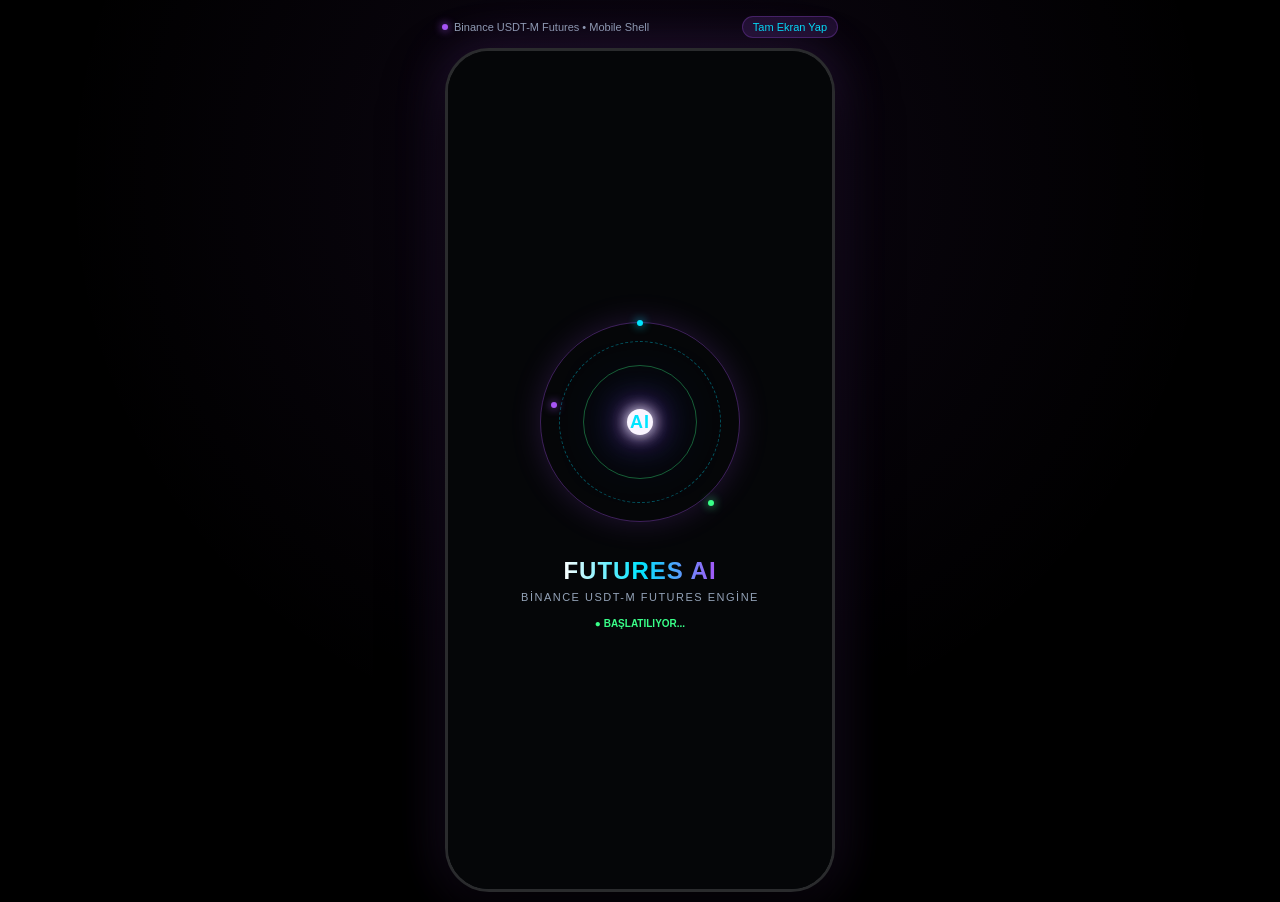
==== commit b90d15a1: "feat: package full Futures AI web app as real Android APK (WebView shell) - Native WebView wrapper w" ====
--- a/web/index.html
+++ b/web/index.html
@@ -7,10 +7,10 @@
   <meta name="apple-mobile-web-app-capable" content="yes">
   <meta name="apple-mobile-web-app-status-bar-style" content="black-translucent">
   <title>Futures AI Mobile — Binance USDT-M Signals</title>
-  <link rel="manifest" href="/manifest.json">
-  <link rel="icon" type="image/png" href="/icons/icon-192.png">
-  <link rel="apple-touch-icon" href="/icons/icon-192.png">
-  <link rel="stylesheet" href="/css/style.css">
+  <link rel="manifest" href="manifest.json">
+  <link rel="icon" type="image/png" href="icons/icon-192.png">
+  <link rel="apple-touch-icon" href="icons/icon-192.png">
+  <link rel="stylesheet" href="css/style.css">
   <link rel="preconnect" href="https://fonts.googleapis.com">
   <link rel="preconnect" href="https://fonts.gstatic.com" crossorigin>
   <link href="https://fonts.googleapis.com/css2?family=Inter:wght@400;500;600;700;800;900&family=JetBrains+Mono:wght@400;600;700&display=swap" rel="stylesheet">
@@ -739,9 +739,9 @@
   </div>
 </div>
 
-<script src="/js/orbit.js"></script>
-<script src="/js/chart.js"></script>
-<script src="/js/api.js"></script>
-<script src="/js/app.js"></script>
+<script src="js/orbit.js"></script>
+<script src="js/chart.js"></script>
+<script src="js/api.js"></script>
+<script src="js/app.js"></script>
 </body>
 </html>
--- a/web/css/style.css
+++ b/web/css/style.css
@@ -0,0 +1,838 @@
+/* Futures AI Neon Cyberpunk Mobile Styling
+   Matching mobile_mockup.html and MASTER_PROMPT_TR rules:
+   - Near black backgrounds: #020307, #050608
+   - Neon colors: Purple #a855f7, Blue #2563ff, Cyan #00e5ff, Green #39ff88, Yellow #ffe600, Orange #ff8a00, Red #ff3158, White #f8fafc
+   - 390px mobile viewport frame with desktop centering & toggle to full mobile screen
+   - Rounded cards, subtle neon borders, restrained glows
+*/
+
+:root {
+  --bg-deep: #020307;
+  --bg-surface: #050608;
+  --bg-card: rgba(15, 18, 27, 0.88);
+  --bg-card-hover: rgba(22, 27, 40, 0.95);
+  
+  --neon-purple: #a855f7;
+  --neon-blue: #2563ff;
+  --neon-cyan: #00e5ff;
+  --neon-green: #39ff88;
+  --neon-yellow: #ffe600;
+  --neon-orange: #ff8a00;
+  --neon-red: #ff3158;
+  --text-white: #f8fafc;
+  --text-muted: #94a3b8;
+  --text-dim: #64748b;
+  
+  --border-neon: rgba(168, 85, 247, 0.28);
+  --border-cyan: rgba(0, 229, 255, 0.25);
+  --border-green: rgba(57, 255, 136, 0.25);
+  --border-red: rgba(255, 49, 88, 0.25);
+  --border-subtle: rgba(255, 255, 255, 0.08);
+
+  --glow-purple: 0 0 25px rgba(168, 85, 247, 0.16);
+  --glow-cyan: 0 0 25px rgba(0, 229, 255, 0.16);
+  --glow-green: 0 0 25px rgba(57, 255, 136, 0.20);
+  --glow-core: 0 0 15px white, 0 0 35px #a855f7, 0 0 65px #2563ff;
+}
+
+* {
+  box-sizing: border-box;
+  margin: 0;
+  padding: 0;
+  user-select: none;
+  -webkit-tap-highlight-color: transparent;
+}
+
+body {
+  background: #000000;
+  background-image: radial-gradient(circle at 50% 20%, rgba(168, 85, 247, 0.08) 0%, transparent 60%);
+  color: var(--text-white);
+  font-family: 'Inter', -apple-system, BlinkMacSystemFont, "Segoe UI", Roboto, sans-serif;
+  min-height: 100vh;
+  display: flex;
+  flex-direction: column;
+  align-items: center;
+  justify-content: flex-start;
+  padding: 10px;
+  overflow-x: hidden;
+}
+
+/* Desktop Frame Container & Controls */
+.desktop-wrapper {
+  display: flex;
+  flex-direction: column;
+  align-items: center;
+  width: 100%;
+}
+
+.top-control-bar {
+  display: flex;
+  align-items: center;
+  justify-content: space-between;
+  width: 100%;
+  max-width: 420px;
+  padding: 6px 12px 10px;
+  font-size: 11px;
+  color: var(--text-muted);
+}
+
+.mode-toggle-btn {
+  background: rgba(168, 85, 247, 0.15);
+  border: 1px solid var(--border-neon);
+  color: var(--neon-cyan);
+  padding: 4px 10px;
+  border-radius: 12px;
+  font-size: 11px;
+  cursor: pointer;
+  transition: all 0.2s ease;
+}
+.mode-toggle-btn:hover {
+  background: rgba(168, 85, 247, 0.3);
+  box-shadow: 0 0 12px rgba(168, 85, 247, 0.4);
+}
+
+/* Realistic Smartphone Frame (390 x 844) */
+.phone {
+  width: 390px;
+  height: 844px;
+  background: radial-gradient(circle at center, rgba(168, 85, 247, 0.12), transparent 42%), var(--bg-surface);
+  border-radius: 44px;
+  overflow: hidden;
+  position: relative;
+  border: 3px solid rgba(255, 255, 255, 0.15);
+  box-shadow: 0 25px 60px rgba(0, 0, 0, 0.9), 0 0 50px rgba(168, 85, 247, 0.22);
+  display: flex;
+  flex-direction: column;
+  transition: all 0.3s cubic-bezier(0.16, 1, 0.3, 1);
+}
+
+/* Fullscreen mode on mobile */
+.phone.fullscreen-mode {
+  width: 100vw !important;
+  max-width: 100vw !important;
+  height: 100vh !important;
+  border-radius: 0 !important;
+  border: none !important;
+  box-shadow: none !important;
+}
+
+/* Mobile Notch / Dynamic Island */
+.phone-notch {
+  position: absolute;
+  top: 8px;
+  left: 50%;
+  transform: translateX(-50%);
+  width: 120px;
+  height: 24px;
+  background: #000;
+  border-radius: 20px;
+  z-index: 99;
+  display: flex;
+  align-items: center;
+  justify-content: center;
+  border: 1px solid rgba(255, 255, 255, 0.05);
+}
+.phone-notch .lens {
+  width: 9px;
+  height: 9px;
+  border-radius: 50%;
+  background: #071529;
+  border: 1px solid #16325c;
+  margin-right: 12px;
+}
+.phone-notch .speaker {
+  width: 44px;
+  height: 3px;
+  border-radius: 3px;
+  background: #1e293b;
+}
+
+/* Mobile Status Bar */
+.phone-status-bar {
+  display: flex;
+  justify-content: space-between;
+  align-items: center;
+  padding: 10px 22px 4px;
+  font-size: 11px;
+  font-weight: 600;
+  color: var(--text-white);
+  z-index: 90;
+}
+.phone-status-bar .icons {
+  display: flex;
+  gap: 6px;
+  align-items: center;
+}
+
+/* App Header */
+.app-header {
+  padding: 8px 18px 10px;
+  display: flex;
+  justify-content: space-between;
+  align-items: center;
+  border-bottom: 1px solid var(--border-subtle);
+  background: rgba(5, 6, 8, 0.85);
+  backdrop-filter: blur(12px);
+  z-index: 80;
+}
+.app-header .brand-wrap {
+  display: flex;
+  align-items: center;
+  gap: 8px;
+}
+.app-header .app-title {
+  font-size: 18px;
+  font-weight: 800;
+  letter-spacing: 0.5px;
+  background: linear-gradient(90deg, #f8fafc, #00e5ff, #a855f7);
+  -webkit-background-clip: text;
+  -webkit-text-fill-color: transparent;
+}
+.app-header .sub-badge {
+  font-size: 9px;
+  font-weight: 700;
+  padding: 2px 6px;
+  border-radius: 6px;
+  background: rgba(0, 229, 255, 0.15);
+  color: var(--neon-cyan);
+  border: 1px solid rgba(0, 229, 255, 0.3);
+}
+
+.status-live {
+  display: flex;
+  align-items: center;
+  gap: 5px;
+  font-size: 11px;
+  font-weight: 700;
+  color: var(--neon-green);
+  text-shadow: 0 0 8px rgba(57, 255, 136, 0.6);
+}
+.status-live .dot {
+  width: 7px;
+  height: 7px;
+  border-radius: 50%;
+  background: var(--neon-green);
+  box-shadow: 0 0 10px var(--neon-green);
+  animation: pulse-dot 1.5s infinite;
+}
+
+/* Screen Viewport & Scroll Area */
+.screen-container {
+  flex: 1;
+  overflow-y: auto;
+  overflow-x: hidden;
+  padding-bottom: 85px;
+  position: relative;
+  scrollbar-width: none;
+}
+.screen-container::-webkit-scrollbar {
+  display: none;
+}
+
+/* Reusable Screen Page */
+.page {
+  display: none;
+  animation: fadeIn 0.25s ease forwards;
+}
+.page.active {
+  display: block;
+}
+
+/* Cards */
+.card {
+  margin: 10px 14px;
+  padding: 16px;
+  border-radius: 20px;
+  background: var(--bg-card);
+  border: 1px solid var(--border-neon);
+  box-shadow: var(--glow-purple);
+  backdrop-filter: blur(10px);
+  position: relative;
+  overflow: hidden;
+}
+.card.cyan-card {
+  border-color: var(--border-cyan);
+  box-shadow: var(--glow-cyan);
+}
+.card.green-card {
+  border-color: var(--border-green);
+  box-shadow: var(--glow-green);
+}
+.card.red-card {
+  border-color: var(--border-red);
+}
+
+.card-label {
+  font-size: 10px;
+  font-weight: 700;
+  letter-spacing: 0.8px;
+  color: var(--text-muted);
+  text-transform: uppercase;
+  margin-bottom: 6px;
+  display: flex;
+  justify-content: space-between;
+  align-items: center;
+}
+
+/* Asset Selector Bar */
+.asset-selector-bar {
+  display: flex;
+  gap: 6px;
+  overflow-x: auto;
+  padding: 8px 14px 2px;
+  scrollbar-width: none;
+}
+.asset-selector-bar::-webkit-scrollbar {
+  display: none;
+}
+.asset-pill {
+  padding: 5px 12px;
+  border-radius: 20px;
+  font-size: 11px;
+  font-weight: 700;
+  background: rgba(255, 255, 255, 0.05);
+  border: 1px solid var(--border-subtle);
+  color: var(--text-muted);
+  white-space: nowrap;
+  cursor: pointer;
+  transition: all 0.2s ease;
+}
+.asset-pill.active {
+  background: rgba(168, 85, 247, 0.22);
+  border-color: var(--neon-purple);
+  color: var(--text-white);
+  box-shadow: 0 0 12px rgba(168, 85, 247, 0.35);
+}
+
+/* Neon Orbit Component (Matching mobile_mockup.html) */
+.orbit-wrapper {
+  position: relative;
+  display: flex;
+  flex-direction: column;
+  align-items: center;
+  justify-content: center;
+  padding: 10px 0;
+}
+.orbit-box {
+  width: 210px;
+  height: 210px;
+  margin: 10px auto;
+  border-radius: 50%;
+  position: relative;
+  border: 1px solid rgba(168, 85, 247, 0.35);
+  box-shadow: 0 0 30px rgba(168, 85, 247, 0.18);
+  animation: rotate-orbit 14s linear infinite;
+}
+.orbit-box:before {
+  content: "";
+  position: absolute;
+  inset: 18px;
+  border-radius: 50%;
+  border: 1px dashed rgba(0, 229, 255, 0.35);
+  animation: rotate-orbit-reverse 9s linear infinite;
+}
+.orbit-box:after {
+  content: "";
+  position: absolute;
+  inset: 42px;
+  border-radius: 50%;
+  border: 1px solid rgba(57, 255, 136, 0.35);
+}
+.orbit-core {
+  position: absolute;
+  width: 26px;
+  height: 26px;
+  left: 50%;
+  top: 50%;
+  transform: translate(-50%, -50%);
+  border-radius: 50%;
+  background: #ffffff;
+  box-shadow: var(--glow-core);
+  animation: pulse-core 2s ease-in-out infinite alternate;
+}
+.orbit-percent {
+  position: absolute;
+  left: 50%;
+  top: 50%;
+  transform: translate(-50%, -50%);
+  font-size: 26px;
+  font-weight: 800;
+  z-index: 5;
+  color: var(--text-white);
+  text-shadow: 0 0 15px rgba(255, 255, 255, 0.9), 0 0 30px #a855f7;
+}
+
+.orbit-particle {
+  position: absolute;
+  width: 6px;
+  height: 6px;
+  border-radius: 50%;
+  background: var(--neon-cyan);
+  box-shadow: 0 0 10px var(--neon-cyan);
+}
+.orbit-particle.p1 { top: 0; left: 50%; transform: translate(-50%, -50%); }
+.orbit-particle.p2 { bottom: 15px; right: 25px; background: var(--neon-green); box-shadow: 0 0 10px var(--neon-green); }
+.orbit-particle.p3 { left: 10px; top: 40%; background: var(--neon-purple); box-shadow: 0 0 10px var(--neon-purple); }
+
+/* Progress Bar */
+.progress-bar-wrap {
+  height: 7px;
+  border-radius: 20px;
+  overflow: hidden;
+  background: #171923;
+  margin: 8px 0;
+}
+.progress-bar-fill {
+  height: 100%;
+  background: linear-gradient(90deg, #2563ff, #a855f7, #00e5ff);
+  box-shadow: 0 0 15px #a855f7;
+  transition: width 0.3s ease;
+}
+
+/* Active Signal Card */
+.signal-badge-row {
+  display: flex;
+  justify-content: space-between;
+  align-items: center;
+  margin: 6px 0;
+}
+.signal-direction {
+  font-size: 28px;
+  font-weight: 900;
+  letter-spacing: 0.5px;
+}
+.signal-direction.long {
+  color: var(--neon-green);
+  text-shadow: 0 0 20px rgba(57, 255, 136, 0.6);
+}
+.signal-direction.short {
+  color: var(--neon-red);
+  text-shadow: 0 0 20px rgba(255, 49, 88, 0.6);
+}
+.signal-score-badge {
+  padding: 4px 10px;
+  border-radius: 12px;
+  font-size: 13px;
+  font-weight: 800;
+  background: rgba(168, 85, 247, 0.2);
+  color: #d8b4fe;
+  border: 1px solid var(--neon-purple);
+  box-shadow: 0 0 12px rgba(168, 85, 247, 0.3);
+}
+
+.signal-grid {
+  display: grid;
+  grid-template-columns: 1fr 1fr;
+  gap: 8px;
+  margin: 10px 0;
+  font-size: 12px;
+}
+.signal-metric {
+  background: rgba(0, 0, 0, 0.35);
+  padding: 8px 10px;
+  border-radius: 10px;
+  border: 1px solid rgba(255, 255, 255, 0.05);
+}
+.signal-metric .m-label {
+  font-size: 10px;
+  color: var(--text-muted);
+}
+.signal-metric .m-val {
+  font-size: 13px;
+  font-weight: 700;
+  margin-top: 2px;
+}
+.signal-metric .m-val.green { color: var(--neon-green); }
+.signal-metric .m-val.red { color: var(--neon-red); }
+.signal-metric .m-val.cyan { color: var(--neon-cyan); }
+.signal-metric .m-val.yellow { color: var(--neon-yellow); }
+
+.signal-rationale {
+  font-size: 11px;
+  color: #cbd5e1;
+  background: rgba(0, 0, 0, 0.45);
+  padding: 10px;
+  border-radius: 12px;
+  border-left: 3px solid var(--neon-purple);
+  line-height: 1.45;
+  margin-top: 8px;
+}
+
+/* System States Bar */
+.system-states-bar {
+  display: flex;
+  justify-content: space-between;
+  gap: 6px;
+  padding: 0 14px 4px;
+}
+.state-chip {
+  flex: 1;
+  background: rgba(15, 18, 27, 0.6);
+  border: 1px solid var(--border-subtle);
+  border-radius: 10px;
+  padding: 6px 8px;
+  text-align: center;
+}
+.state-chip .k { font-size: 9px; color: var(--text-dim); text-transform: uppercase; font-weight: 700; }
+.state-chip .v { font-size: 11px; font-weight: 700; color: var(--neon-cyan); margin-top: 1px; }
+
+/* Buttons */
+.btn {
+  display: flex;
+  align-items: center;
+  justify-content: center;
+  gap: 6px;
+  width: 100%;
+  padding: 12px;
+  border-radius: 16px;
+  font-size: 13px;
+  font-weight: 700;
+  cursor: pointer;
+  border: none;
+  transition: all 0.2s cubic-bezier(0.16, 1, 0.3, 1);
+  margin-top: 8px;
+}
+.btn-primary {
+  background: linear-gradient(135deg, #2563ff, #a855f7);
+  color: white;
+  box-shadow: 0 4px 18px rgba(168, 85, 247, 0.4);
+}
+.btn-primary:active {
+  transform: scale(0.98);
+}
+.btn-cyan {
+  background: linear-gradient(135deg, #00b4d8, #00e5ff);
+  color: #020307;
+  font-weight: 800;
+  box-shadow: 0 4px 18px rgba(0, 229, 255, 0.35);
+}
+.btn-outline {
+  background: transparent;
+  border: 1px solid var(--border-neon);
+  color: #d8b4fe;
+}
+.btn-outline:hover {
+  background: rgba(168, 85, 247, 0.15);
+}
+
+/* Bottom Navigation Bar (Matching mobile_mockup.html) */
+.bottom-nav {
+  position: absolute;
+  bottom: 0;
+  width: 100%;
+  height: 72px;
+  background: rgba(8, 9, 13, 0.95);
+  border-top: 1px solid rgba(255, 255, 255, 0.08);
+  backdrop-filter: blur(15px);
+  display: flex;
+  justify-content: space-around;
+  align-items: center;
+  z-index: 100;
+  padding-bottom: 8px;
+}
+.nav-item {
+  display: flex;
+  flex-direction: column;
+  align-items: center;
+  gap: 3px;
+  color: var(--text-dim);
+  font-size: 10px;
+  font-weight: 700;
+  cursor: pointer;
+  transition: all 0.2s ease;
+  padding: 6px 12px;
+  border-radius: 12px;
+}
+.nav-item svg {
+  width: 20px;
+  height: 20px;
+  stroke: currentColor;
+  stroke-width: 2;
+  fill: none;
+}
+.nav-item.active {
+  color: var(--neon-purple);
+  text-shadow: 0 0 10px rgba(168, 85, 247, 0.7);
+}
+.nav-item.active svg {
+  stroke: var(--neon-purple);
+  filter: drop-shadow(0 0 6px var(--neon-purple));
+}
+
+/* Secondary Drawer Menu */
+.menu-drawer {
+  position: absolute;
+  inset: 0;
+  background: rgba(2, 3, 7, 0.96);
+  backdrop-filter: blur(20px);
+  z-index: 120;
+  padding: 60px 20px 80px;
+  display: none;
+  flex-direction: column;
+  animation: fadeIn 0.2s ease;
+  overflow-y: auto;
+}
+.menu-drawer.open {
+  display: flex;
+}
+.menu-header {
+  display: flex;
+  justify-content: space-between;
+  align-items: center;
+  margin-bottom: 20px;
+  border-bottom: 1px solid var(--border-subtle);
+  padding-bottom: 12px;
+}
+.menu-title {
+  font-size: 18px;
+  font-weight: 800;
+  color: var(--text-white);
+}
+.menu-close-btn {
+  background: none;
+  border: 1px solid var(--border-subtle);
+  color: var(--text-muted);
+  width: 32px;
+  height: 32px;
+  border-radius: 50%;
+  cursor: pointer;
+  font-size: 16px;
+}
+.menu-list {
+  display: flex;
+  flex-direction: column;
+  gap: 8px;
+}
+.menu-item {
+  display: flex;
+  align-items: center;
+  justify-content: space-between;
+  padding: 14px 16px;
+  background: var(--bg-card);
+  border: 1px solid var(--border-subtle);
+  border-radius: 14px;
+  color: var(--text-white);
+  cursor: pointer;
+  transition: all 0.2s ease;
+  font-size: 13px;
+  font-weight: 600;
+}
+.menu-item:hover {
+  border-color: var(--neon-purple);
+  background: rgba(168, 85, 247, 0.15);
+  box-shadow: 0 0 15px rgba(168, 85, 247, 0.2);
+}
+
+/* Splash Screen (1.5 - 2.5s) */
+.splash-overlay {
+  position: absolute;
+  inset: 0;
+  background: var(--bg-surface);
+  z-index: 200;
+  display: flex;
+  flex-direction: column;
+  align-items: center;
+  justify-content: center;
+  transition: opacity 0.4s ease, visibility 0.4s ease;
+}
+.splash-overlay.hidden {
+  opacity: 0;
+  visibility: hidden;
+  pointer-events: none;
+}
+.splash-brand {
+  margin-top: 25px;
+  font-size: 24px;
+  font-weight: 900;
+  letter-spacing: 1px;
+  background: linear-gradient(90deg, #ffffff, #00e5ff, #a855f7);
+  -webkit-background-clip: text;
+  -webkit-text-fill-color: transparent;
+}
+.splash-subtitle {
+  font-size: 11px;
+  color: var(--text-muted);
+  margin-top: 6px;
+  letter-spacing: 1.5px;
+  text-transform: uppercase;
+}
+
+/* Chart Canvas & Controls */
+.chart-container {
+  width: 100%;
+  height: 340px;
+  position: relative;
+  background: #000000;
+  border-radius: 14px;
+  overflow: hidden;
+  margin-top: 8px;
+  border: 1px solid rgba(255, 255, 255, 0.06);
+}
+canvas#mainChart {
+  width: 100%;
+  height: 100%;
+  display: block;
+}
+.chart-controls-bar {
+  display: flex;
+  justify-content: space-between;
+  align-items: center;
+  gap: 4px;
+  overflow-x: auto;
+  padding: 4px 0;
+  scrollbar-width: none;
+}
+.chart-controls-bar::-webkit-scrollbar { display: none; }
+.chart-tf-btn {
+  padding: 4px 8px;
+  border-radius: 8px;
+  font-size: 10px;
+  font-weight: 700;
+  background: rgba(255, 255, 255, 0.05);
+  border: 1px solid rgba(255, 255, 255, 0.08);
+  color: var(--text-muted);
+  cursor: pointer;
+}
+.chart-tf-btn.active {
+  background: rgba(0, 229, 255, 0.2);
+  border-color: var(--neon-cyan);
+  color: var(--neon-cyan);
+}
+
+/* Step Pipeline List (13 Steps) */
+.pipeline-list {
+  display: flex;
+  flex-direction: column;
+  gap: 6px;
+  margin-top: 10px;
+  max-height: 240px;
+  overflow-y: auto;
+}
+.step-item {
+  display: flex;
+  align-items: center;
+  gap: 10px;
+  padding: 8px 12px;
+  background: rgba(0, 0, 0, 0.3);
+  border-radius: 10px;
+  font-size: 11px;
+  border: 1px solid rgba(255, 255, 255, 0.04);
+}
+.step-num {
+  width: 22px;
+  height: 22px;
+  border-radius: 50%;
+  background: rgba(255, 255, 255, 0.08);
+  display: flex;
+  align-items: center;
+  justify-content: center;
+  font-weight: 800;
+  font-size: 10px;
+  color: var(--text-muted);
+}
+.step-item.active {
+  border-color: var(--neon-purple);
+  background: rgba(168, 85, 247, 0.12);
+}
+.step-item.active .step-num {
+  background: var(--neon-purple);
+  color: white;
+  box-shadow: 0 0 10px var(--neon-purple);
+}
+.step-item.completed .step-num {
+  background: var(--neon-green);
+  color: #020307;
+  box-shadow: 0 0 8px var(--neon-green);
+}
+
+/* Logs List */
+.logs-list {
+  display: flex;
+  flex-direction: column;
+  gap: 6px;
+  font-family: 'SF Mono', Consolas, monospace;
+  font-size: 10px;
+  max-height: 480px;
+  overflow-y: auto;
+  padding: 4px;
+}
+.log-row {
+  background: rgba(0, 0, 0, 0.6);
+  padding: 8px 10px;
+  border-radius: 8px;
+  border-left: 3px solid var(--text-dim);
+  line-height: 1.4;
+  word-break: break-all;
+}
+.log-row.INFO { border-left-color: var(--neon-cyan); }
+.log-row.WARN { border-left-color: var(--neon-yellow); }
+.log-row.ERROR, .log-row.CRITICAL { border-left-color: var(--neon-red); }
+.log-badge {
+  font-weight: 700;
+  padding: 1px 4px;
+  border-radius: 4px;
+  font-size: 9px;
+  margin-right: 4px;
+}
+.log-badge.UI { background: rgba(168, 85, 247, 0.25); color: #d8b4fe; }
+.log-badge.TRAINING { background: rgba(37, 99, 255, 0.25); color: #93c5fd; }
+.log-badge.SIGNAL { background: rgba(57, 255, 136, 0.25); color: #86efac; }
+.log-badge.DATA, .log-badge.PARQUET { background: rgba(0, 229, 255, 0.25); color: #67e8f9; }
+
+/* Animations */
+@keyframes rotate-orbit {
+  from { transform: rotate(0deg); }
+  to { transform: rotate(360deg); }
+}
+@keyframes rotate-orbit-reverse {
+  from { transform: rotate(360deg); }
+  to { transform: rotate(0deg); }
+}
+@keyframes pulse-core {
+  from { transform: translate(-50%, -50%) scale(0.85); box-shadow: 0 0 10px white, 0 0 25px #a855f7; }
+  to { transform: translate(-50%, -50%) scale(1.15); box-shadow: 0 0 20px white, 0 0 45px #a855f7, 0 0 75px #2563ff; }
+}
+@keyframes pulse-dot {
+  0%, 100% { opacity: 1; transform: scale(1); }
+  50% { opacity: 0.4; transform: scale(0.85); }
+}
+@keyframes fadeIn {
+  from { opacity: 0; transform: translateY(6px); }
+  to { opacity: 1; transform: translateY(0); }
+}
+
+/* ================= APK / Native WebView Mode ================= */
+body.apk-mode {
+  padding: 0 !important;
+  overflow: hidden !important;
+  background: var(--bg-surface) !important;
+}
+body.apk-mode .desktop-wrapper {
+  width: 100%;
+  height: 100vh;
+  height: 100dvh;
+}
+body.apk-mode .top-control-bar {
+  display: none !important;
+}
+body.apk-mode .phone-notch {
+  display: none !important;
+}
+body.apk-mode .phone-status-bar {
+  display: none !important;
+}
+body.apk-mode .phone {
+  width: 100vw !important;
+  max-width: 100vw !important;
+  height: 100vh !important;
+  height: 100dvh !important;
+  border-radius: 0 !important;
+  border: none !important;
+  box-shadow: none !important;
+}
+body.apk-mode .screen-container {
+  padding-bottom: 88px;
+}
+body.apk-mode .app-header {
+  padding-top: 14px;
+}
